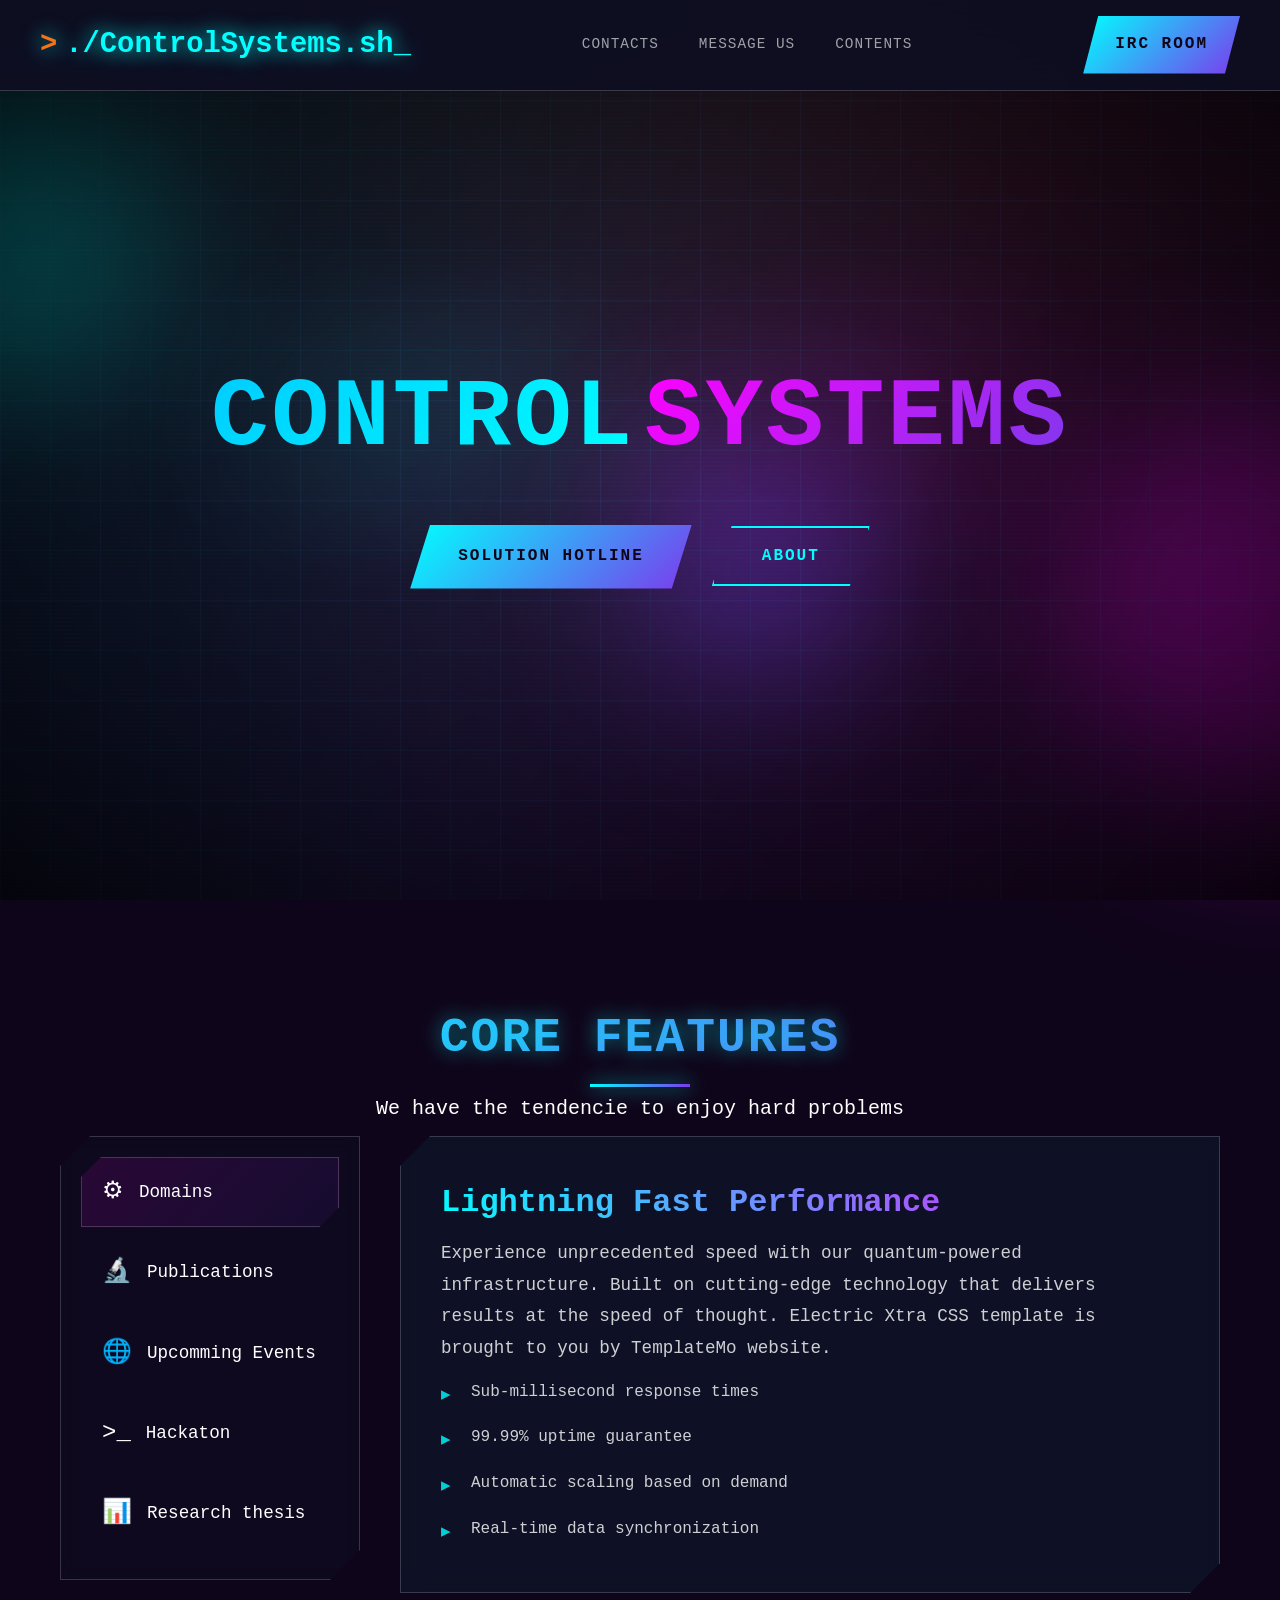
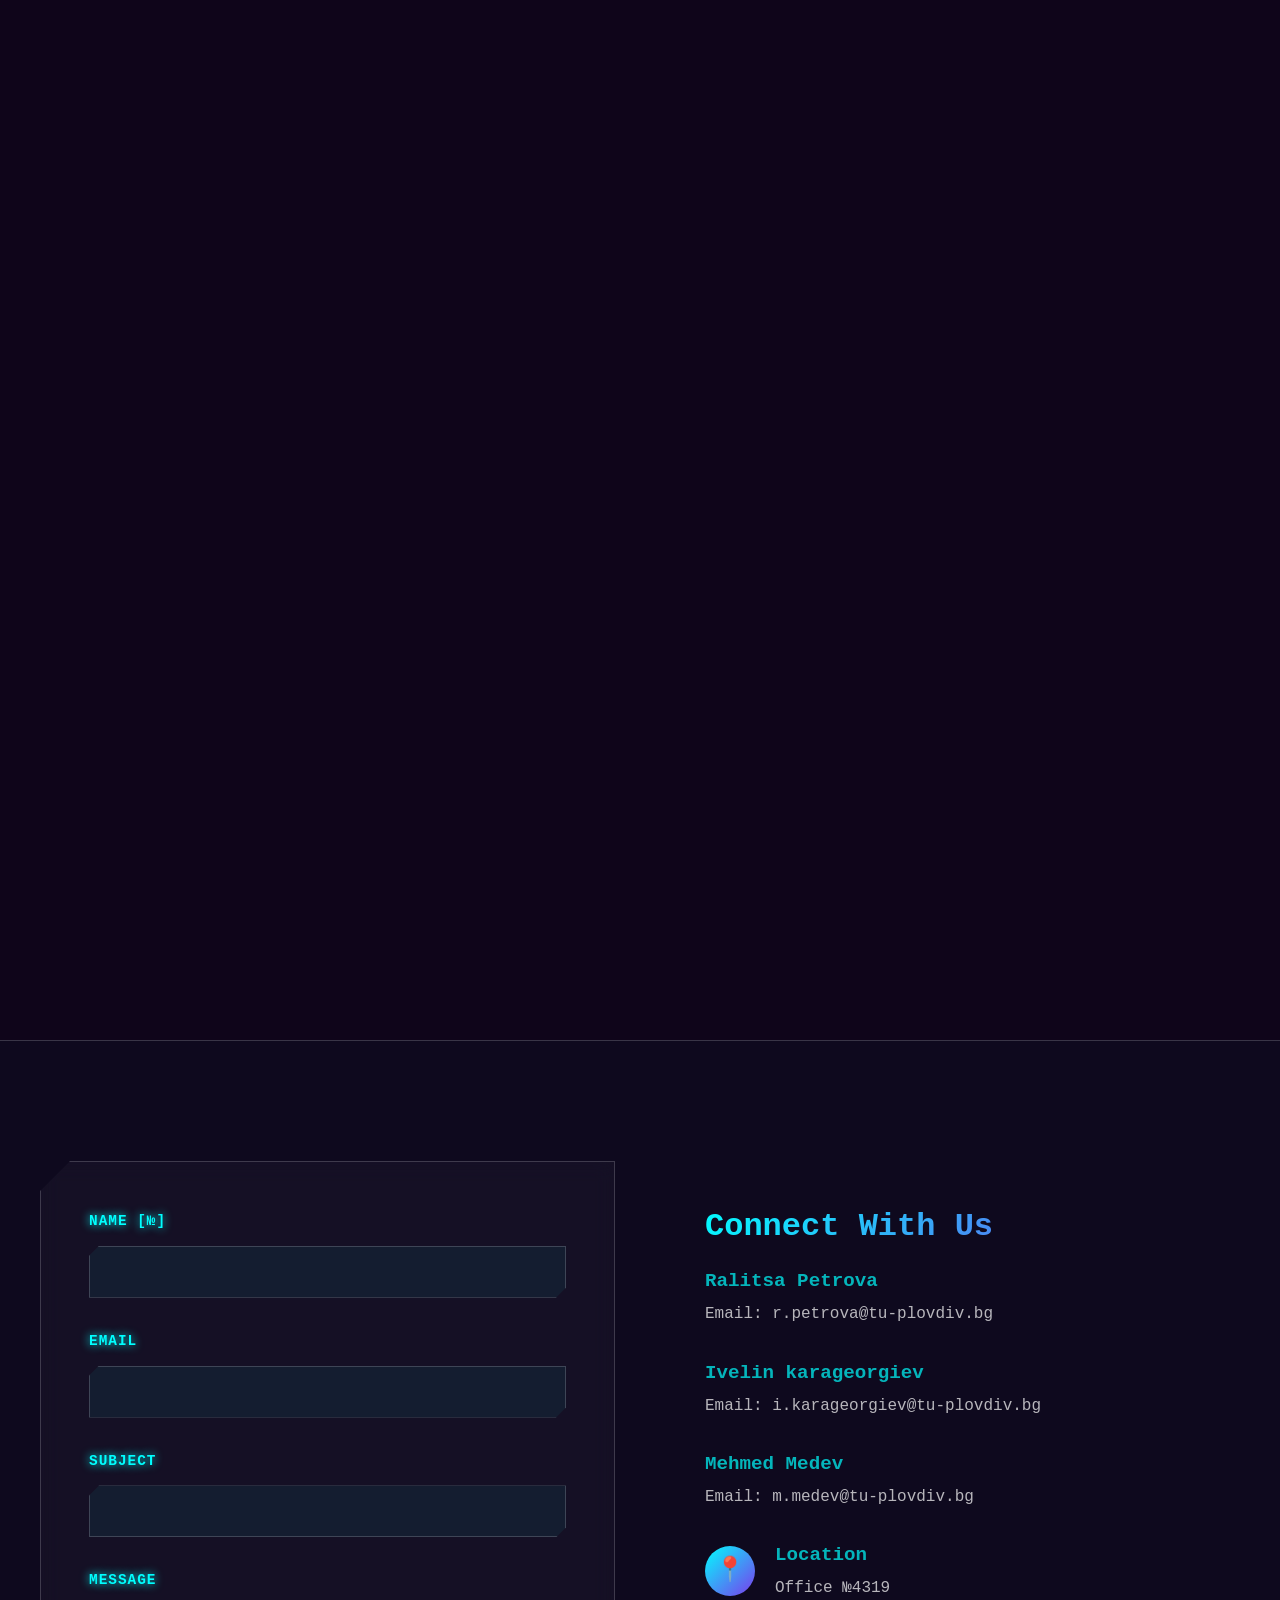
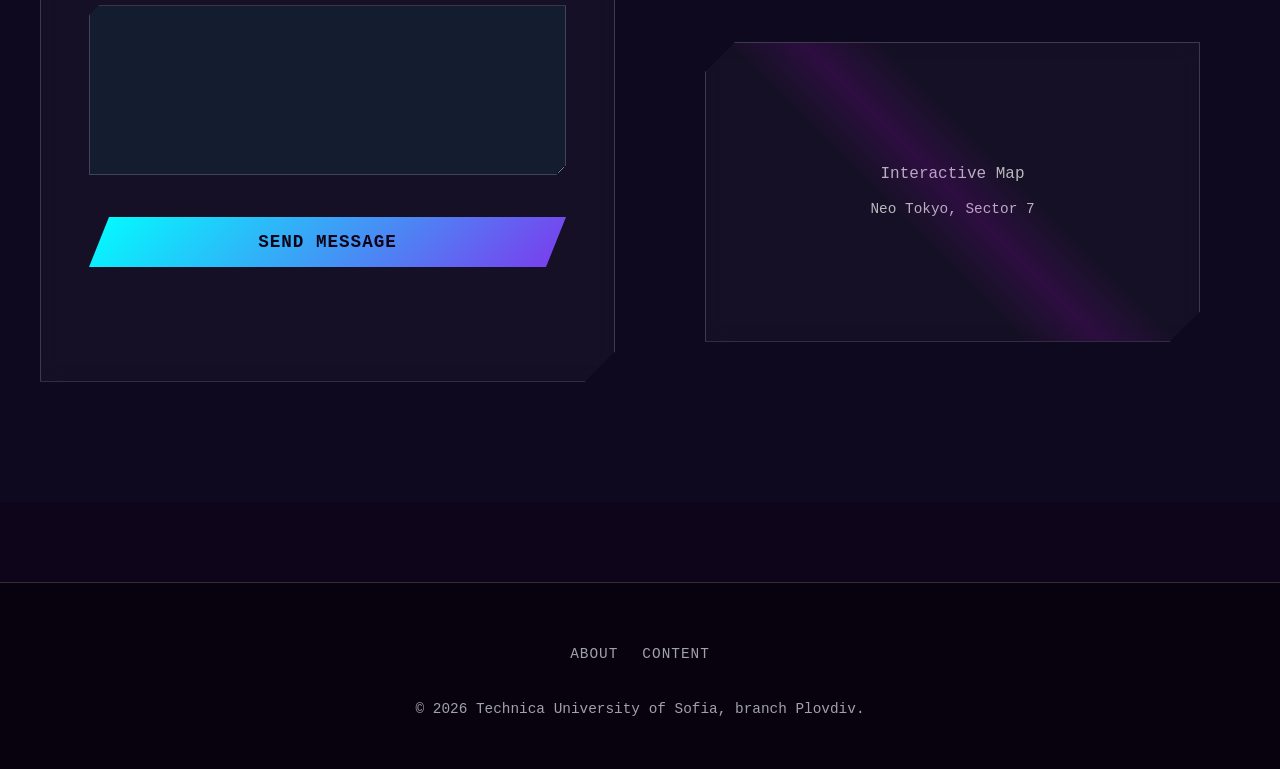
==== index.html @ b4b18147 "Add files via upload Signed-off-by: Molderon <Molderon@proton.me>" ====
<!DOCTYPE html>
<html lang="en">
<head>
    <meta charset="UTF-8">
    <meta name="viewport" content="width=device-width, initial-scale=1.0">
    <title>Control Systems - Technical University of Sofia, branch Plovdiv</title>
    <link href="ControlSystems.css" rel="stylesheet">

</head>
<body id="top">
    <!-- Enhanced Background Elements -->
    <div class="cyber-bg">
        <div class="cyber-gradient"></div>
        <div class="matrix-rain" id="matrixRain"></div>
    </div>
    
    <div class="particles" id="particlesContainer"></div>
    
    <div class="data-streams" id="dataStreams"></div>
    
    <div class="orb orb1"></div>
    <div class="orb orb2"></div>
    <div class="orb orb3"></div>
    
    <div class="grid-overlay">
        <div class="grid-lines"></div>
        <div class="grid-glow"></div>
    </div>
    
    <div class="scanlines"></div>
    <div class="noise-overlay"></div>
    
    <!-- Navigation -->
    <nav>
        <div class="nav-container">
            <a href="#top" class="logo">./ControlSystems.sh</a>
            <ul class="nav-links">
                <li><a href="#pricing">Contacts</a></li>
                <li><a href="#contact">Message us</a></li>
                <li><a href="#features">Contents</a></li>
            </ul>
            <div class="nav-bottom">
                 <div class="has-tooltip" data-tooltip="ACCESS DENIED: Coming Soon">
                    <a href="#" class="cyber-button">
                        <span class="btn-content">IRC Room</span>
                        <span class="btn-glitch"></span>
                    </a>
                </div>
            </div>
            <button class="mobile-menu-button" id="mobileMenuBtn">
                <div class="hamburger">
                    <span></span>
                    <span></span>
                    <span></span>
                </div>
            </button>
        </div>
    </nav>

    <!-- Mobile Menu -->
    <div class="mobile-menu-overlay" id="mobileMenuOverlay"></div>
    <div class="mobile-menu" id="mobileMenu">
        <div class="mobile-menu-header">
            <a href="#top" class="mobile-menu-logo">./ControlSystems.sh</a>
            <button class="mobile-menu-close" id="mobileMenuClose">✕</button>
        </div>
        <div class="mobile-menu-cta">
            <a href="#" class="cyber-button">IRC ROOM</a>
        </div>
        <nav class="mobile-menu-nav">
            <ul>
                <li><a href="#features">Contacts</a></li>
                <li><a href="#pricing">Staff Contacts</a></li>
                <li><a href="#contact">Say Hi :)</a></li>
            </ul>
        </nav>
    </div>

    <!-- Hero Section -->
    <section class="hero">
        <div class="hero-container">
            <h1 class="hero-title">
                <span class="hero-nexus">Control</span><span class="hero-flow">Systems</span>
            </h1>
            <p class="hero-subtitle"></p>
                <div class="hero-buttons">
                    <a href="#" class="btn-primary">Solution Hotline</a>
                    
                    <div class="has-tooltip" data-tooltip="ACCESSING CORE DIRECTORY: ABOUT.LOG">
                        <a href="#" class="btn-secondary">About</a>
                    </div>
                </div>
        </div>
    </section>

    <!-- Features Section with Tabs -->
    <section class="features" id="features">
        <h2 class="section-title">Core Features</h2>
        <p class="section-subtitleе">We have the tendencie to enjoy hard problems</p>
        <div class="features-container">
            <div class="feature-tabs">
                <div class="tab-item active" data-tab="performance">
                    <span class="tab-icon">⚙</span>
                    <span>Domains</span>
                </div>
                <div class="tab-item" data-tab="security">
                    <span class="tab-icon">🔬</span>
                    <span>Publications</span>
                </div>
                <div class="tab-item" data-tab="network">
                    <span class="tab-icon">🌐</span>
                    <span>Upcomming Events</span>
                </div>
                <div class="tab-item" data-tab="analytics">
                    <span class="tab-icon">>_</span>
                    <span>Hackaton</span>
                </div>
                <div class="tab-item" data-tab="integration">
                    <span class="tab-icon">📊</span>
                    <span>Research thesis</span>
                </div>
            </div>
            <div class="feature-content">
                <div class="content-panel active" id="performance">
                    <h3>Lightning Fast Performance</h3>
                    <p>Experience unprecedented speed with our quantum-powered infrastructure. Built on cutting-edge technology that delivers results at the speed of thought. Electric Xtra CSS template is brought to you by TemplateMo website.</p>
                    <ul class="feature-list">
                        <li>Sub-millisecond response times</li>
                        <li>99.99% uptime guarantee</li>
                        <li>Automatic scaling based on demand</li>
                        <li>Real-time data synchronization</li>
                    </ul>
                </div>
                <div class="content-panel" id="security">
                    <h3>Military-Grade Security</h3>
                    <p>Your data is protected by the most advanced encryption protocols available. Multi-layered security ensures complete protection against cyber threats. You may tell your friends about TemplateMo free css website and how easy it is.</p>
                    <ul class="feature-list">
                        <li>256-bit AES encryption</li>
                        <li>Biometric authentication</li>
                        <li>Zero-knowledge architecture</li>
                        <li>Real-time threat detection</li>
                        <li>Automated security updates</li>
                    </ul>
                </div>
                <div class="content-panel" id="network">
                    <h3>Global Neural Network</h3>
                    <p>Connect to our worldwide infrastructure that spans across continents. Seamless integration with existing systems and future-proof architecture.</p>
                    <ul class="feature-list">
                        <li>200+ global data centers</li>
                        <li>Intelligent routing algorithms</li>
                        <li>Cross-platform compatibility</li>
                        <li>5G and satellite connectivity</li>
                        <li>Decentralized architecture</li>
                    </ul>
                </div>
                <div class="content-panel" id="analytics">
                    <h3>Advanced Analytics</h3>
                    <p>Harness the power of AI-driven insights to make data-driven decisions. Real-time analytics and predictive modeling at your fingertips.</p>
                    <ul class="feature-list">
                        <li>Machine learning algorithms</li>
                        <li>Predictive analytics</li>
                        <li>Custom dashboard creation</li>
                        <li>Real-time data visualization</li>
                        <li>Automated reporting</li>
                    </ul>
                </div>
                <div class="content-panel" id="integration">
                    <h3>Seamless Integration</h3>
                    <p>Connect with thousands of apps and services through our universal API. Built to work with your existing tools and workflows.</p>
                    <ul class="feature-list">
                        <li>RESTful API architecture</li>
                        <li>WebSocket support</li>
                        <li>SDK for major platforms</li>
                        <li>One-click integrations</li>
                        <li>Custom webhook support</li>
                    </ul>
                </div>
            </div>
        </div>
    </section>
       
    <!-- Features Section
    <section class="features fade-up" id="features">
        <div class="features-container2">
            <div class="section-header">
                <h2 class="section-title">Core Systems</h2>
                <p class="section-subtitle">Domains of Knowladge</p>
            </div>
            
            <div class="features-grid2">
                <div class="feature-card">
                    <div class="feature-icon">⚡</div>
                    <h3>Digital Twins</h3>
                    <p>Laveraging live systems with universal approximators</p>
                </div>
                
                <div class="feature-card">
                    <div class="feature-icon">🔮</div>
                    <h3>Machine Learning</h3>
                    <p>When State machines don't do the job.</p>
                </div>
                
                <div class="feature-card">
                    <div class="feature-icon">🌐</div>
                    <h3>Robotics</h3>
                    <p>Bullet 4.</p>
                </div>
                
                <div class="feature-card">
                    <div class="feature-icon">🛡️</div>
                    <h3>Computer Science</h3>
                    <p>From bytes to clouds</p>
                </div>
                
                <div class="feature-card">
                    <div class="feature-icon">🚀</div>
                    <h3>Data Science</h3>
                    <p>Research and Development</p>
                </div>
                
                <div class="feature-card">
                    <div class="feature-icon">🎯</div>
                    <h3>Embedded Systems</h3>
                    <p></p>
                </div>
            </div>
        </div>
    </section> -->
 
    <!-- Pricing Section -->
    <section class="pricing fade-up" id="pricing">
        <div class="pricing-container">
            <div class="section-header">
                <h2 class="section-title">Working hours</h2>
                <!-- <p class="section-subtitle">We have the tendencie to enjoy hard problems</p> -->
            </div>
            
            <div class="pricing-grid">
                <div class="pricing-card">
                    <div class="plan-name">Ralitsa Petrova</div>
                    <div class="Enterity Name">Engineer, Ph.D</div>
                    <div class="plan-period">Researcher</div>
                    <ul class="plan-features">
                        <li>Working Days: Monday - Friday</li>
                        <li>Working Hours: 10:00 - 14:00</li>
                        <li>I'm gonna be back at: ??:??</li>
                        <li>Vacation:</li>                    
                    </ul>
                    <!-- <a href="#" class="btn-secondary">Contact</a> -->
                </div>
                
                <div class="pricing-card">
                    <div class="plan-name">Ivelin Karageorgiev</div>
                    <div class="Enterity Name">Engineer, Ph.D</div>
                    <div class="plan-period">Researcher</div>
                    <ul class="plan-features">
                        <li>Working Days: Monday - Friday</li>
                        <li>Working Hours: 10:00 - 14:00</li>
                        <li>I'm gonna be back at: ??:??</li>
                        <li>Vacation:</li>                    
                    </ul>
                    <!-- <a href="#" class="btn-secondary">Contact</a> -->
                </div>
                
                <div class="pricing-card">
                    <div class="plan-name">Mehmed Medev</div>
                    <div class="Enterity Name">Engineer, Ph.D</div>
                    <div class="plan-period">Assistant</div>
                    <ul class="plan-features">
                        <li>Working Days: Monday - Friday</li>
                        <li>Working Hours: ??:?? - ??:??</li>
                        <li>I'm gonna be back at: ??:??</li>
                        <li>Vacation:</li>                    
                    </ul>
                    <!-- <a href="#" class="btn-secondary">Contact</a> -->
                </div>
            </div>
        </div>
    </section>

    <!-- Contact Section -->
    <section class="contact" id="contact">
        <!-- <h2 class="section-title">Get In Touch</h2> -->
        <div class="contact-container">
            <div class="contact-form">
                <form id="contactForm">
                    <div class="form-group">
                        <label for="name">Name [№]</label>
                        <input type="text" id="name" name="name" required>
                    </div>
                    <div class="form-group">
                        <label for="email">Email</label>
                        <input type="email" id="email" name="email" required>
                    </div>
                    <div class="form-group">
                        <label for="subject">Subject</label>
                        <input type="text" id="subject" name="subject" required>
                    </div>
                    <div class="form-group">
                        <label for="message">Message</label>
                        <textarea id="message" name="message" required></textarea>
                    </div>
                    <button type="submit" class="submit-btn">Send Message</button>
                </form>
            </div>
            <div class="contact-info">
                <h3>Connect With Us</h3>
                <div class="info-item">
                    <!-- <div class="info-icon">📧</div> -->
                    <div class="info-details">
                        <h4>Ralitsa Petrova</h4>
                        <p>Email: r.petrova@tu-plovdiv.bg</p>
                    </div>
                </div>
                <div class="info-item">
                    <!-- <div class="info-icon">📱</div> -->
                    <div class="info-details">
                        <h4>Ivelin karageorgiev</h4>
                        <p>Email: i.karageorgiev@tu-plovdiv.bg</p>
                    </div>
                </div>
                <div class="info-item">
                    <!-- <div class="info-icon">📱</div> -->
                    <div class="info-details">
                        <h4>Mehmed Medev</h4>
                        <p>Email: m.medev@tu-plovdiv.bg</p>
                    </div>
                </div>
                <div class="info-item">
                    <div class="info-icon">📍</div>
                    <div class="info-details">
                        <h4>Location</h4>
                        <p>Office №4319</p>
                    </div>
                </div>
                <div class="map-container">
                    <div class="map-placeholder">
                        <p>Interactive Map</p>
                        <p style="font-size: 0.9rem; margin-top: 10px;">Neo Tokyo, Sector 7</p>
                    </div>
                    <div class="map-overlay"></div>
                </div>
            </div>
        </div>
    </section>

    <!-- Footer -->
    <footer class="footer">
        <div class="footer-content">
            <div class="footer-links">
                <a href="#top">About</a>
                <a href="#features">content</a>
            </div>
            <div class="footer-bottom">
                <p>&copy; 2026 Technica University of Sofia, branch Plovdiv.</p>
            </div>
        </div>
    </footer>

    <script src="ControlSystems.js"></script>
</body>
</html>
---- ControlSystems.css ----
@charset "utf-8";
/* CSS Document */

 * {
            margin: 0;
            padding: 0;
            box-sizing: border-box;
        }

        :root {
            --primary-grey: #e5e7eb;
            --primary-orange: #f97316;
            --primary-purple: #7c3aed;
            --secondary-amber: #fbbf24;
            --dark-bg: #1a0b2e;
            --darker-bg: #0f051a;
            --card-bg: rgba(229, 231, 235, 0.03);
            --border-color: rgba(229, 231, 235, 0.2);
            --text-primary: #ffffff;
            --text-secondary: #a1a1aa;
            --primary-cyan: #00ffff;
            --primary-pink: #ff00ff;
        }

        body {
            font-family: 'JetBrains Mono', 'Fira Code', monospace;
            background: var(--darker-bg);
            color: var(--text-primary);
            line-height: 1.6;
            overflow-x: hidden;
        }

        /* Enhanced Cyberpunk Background */
        .cyber-bg {
            position: fixed;
            top: 0;
            left: 0;
            width: 100%;
            height: 100%;
            background: var(--darker-bg);
            overflow: hidden;
            z-index: -5;
        }

        /* Animated gradient background */
        .cyber-gradient {
            position: absolute;
            top: -50%;
            left: -50%;
            width: 200%;
            height: 200%;
            background: 
                radial-gradient(circle at 20% 30%, rgba(0, 255, 255, 0.15) 0%, transparent 50%),
                radial-gradient(circle at 80% 70%, rgba(255, 0, 255, 0.15) 0%, transparent 50%),
                radial-gradient(circle at 40% 80%, rgba(124, 58, 237, 0.15) 0%, transparent 50%),
                radial-gradient(circle at 60% 20%, rgba(249, 115, 22, 0.15) 0%, transparent 50%);
            animation: gradientRotate 30s linear infinite;
            filter: blur(40px);
        }

        @keyframes gradientRotate {
            0% { transform: rotate(0deg) scale(1); }
            50% { transform: rotate(180deg) scale(1.2); }
            100% { transform: rotate(360deg) scale(1); }
        }

        /* Matrix rain effect */
        .matrix-rain {
            position: absolute;
            top: 0;
            left: 0;
            width: 100%;
            height: 100%;
            overflow: hidden;
            opacity: 0.15;
        }

        .matrix-column {
            position: absolute;
            top: -100vh;
            font-family: 'Courier New', monospace;
            font-size: 14px;
            color: var(--primary-cyan);
            text-shadow: 0 0 5px var(--primary-cyan);
            animation: matrixFall linear infinite;
            writing-mode: vertical-rl;
            text-orientation: upright;
            background: linear-gradient(to bottom, transparent 0%, var(--primary-cyan) 50%, transparent 100%);
            -webkit-background-clip: text;
            background-clip: text;
            -webkit-text-fill-color: transparent;
        }

        .matrix-column:nth-child(3n) {
            color: var(--primary-pink);
            text-shadow: 0 0 5px var(--primary-pink);
            background: linear-gradient(to bottom, transparent 0%, var(--primary-pink) 50%, transparent 100%);
        }

        .matrix-column:nth-child(5n) {
            color: var(--primary-purple);
            text-shadow: 0 0 5px var(--primary-purple);
            background: linear-gradient(to bottom, transparent 0%, var(--primary-purple) 50%, transparent 100%);
        }

        @keyframes matrixFall {
            0% { transform: translateY(0); }
            100% { transform: translateY(200vh); }
        }

        /* Animated grid overlay */
        .grid-overlay {
            position: fixed;
            top: 0;
            left: 0;
            width: 100%;
            height: 100%;
            z-index: -2;
        }

        .grid-lines {
            position: absolute;
            top: 0;
            left: 0;
            width: 100%;
            height: 100%;
            background-image: 
                linear-gradient(rgba(0, 255, 255, 0.05) 1px, transparent 1px),
                linear-gradient(90deg, rgba(0, 255, 255, 0.05) 1px, transparent 1px);
            background-size: 50px 50px;
            animation: gridMove 20s linear infinite;
        }

        .grid-glow {
            position: absolute;
            top: 0;
            left: 0;
            width: 100%;
            height: 100%;
            background-image: 
                linear-gradient(rgba(255, 0, 255, 0.03) 2px, transparent 2px),
                linear-gradient(90deg, rgba(255, 0, 255, 0.03) 2px, transparent 2px);
            background-size: 100px 100px;
            animation: gridMove 30s linear infinite reverse;
        }

        @keyframes gridMove {
            0% { transform: translate(0, 0); }
            100% { transform: translate(50px, 50px); }
        }

        /* Floating particles */
        .particles {
            position: fixed;
            top: 0;
            left: 0;
            width: 100%;
            height: 100%;
            overflow: hidden;
            z-index: -3;
        }

        .particle {
            position: absolute;
            width: 4px;
            height: 4px;
            background: var(--primary-cyan);
            border-radius: 50%;
            box-shadow: 0 0 10px var(--primary-cyan);
            animation: float 20s infinite;
            opacity: 0;
            transition: transform 0.3s ease, box-shadow 0.3s ease;
        }

        .particle:nth-child(odd) {
            background: var(--primary-pink);
            box-shadow: 0 0 10px var(--primary-pink);
            animation-duration: 25s;
        }

        @keyframes float {
            0% {
                transform: translateY(100vh) translateX(0);
                opacity: 0;
            }
            10% {
                opacity: 1;
            }
            90% {
                opacity: 1;
            }
            100% {
                transform: translateY(-100vh) translateX(100px);
                opacity: 0;
            }
        }

        /* Glowing orbs */
        .orb {
            position: fixed;
            border-radius: 50%;
            filter: blur(80px);
            opacity: 0.5;
            animation: orbFloat 20s ease-in-out infinite;
            pointer-events: none;
            z-index: -4;
        }

        .orb1 {
            width: 300px;
            height: 300px;
            background: var(--primary-cyan);
            top: 10%;
            left: -150px;
            animation-delay: 0s;
        }

        .orb2 {
            width: 400px;
            height: 400px;
            background: var(--primary-pink);
            bottom: 10%;
            right: -200px;
            animation-delay: 5s;
        }

        .orb3 {
            width: 250px;
            height: 250px;
            background: var(--primary-purple);
            top: 50%;
            left: 50%;
            animation-delay: 10s;
        }

        @keyframes orbFloat {
            0%, 100% {
                transform: translate(0, 0) scale(1);
            }
            33% {
                transform: translate(100px, -50px) scale(1.1);
            }
            66% {
                transform: translate(-50px, 100px) scale(0.9);
            }
        }

        /* Scanlines effect */
        .scanlines {
            position: fixed;
            top: 0;
            left: 0;
            width: 100%;
            height: 100%;
            pointer-events: none;
            z-index: -1;
        }

        .scanlines::before {
            content: '';
            position: absolute;
            top: 0;
            left: 0;
            width: 100%;
            height: 100%;
            background: linear-gradient(
                transparent 0%,
                rgba(0, 255, 255, 0.03) 50%,
                transparent 100%
            );
            background-size: 100% 4px;
            animation: scanline 8s linear infinite;
        }

        .scanlines::after {
            content: '';
            position: absolute;
            top: 0;
            left: 0;
            width: 100%;
            height: 100%;
            background: radial-gradient(ellipse at center, transparent 0%, rgba(0, 0, 0, 0.8) 100%);
            pointer-events: none;
        }

        /* Noise texture overlay */
        .noise-overlay {
            position: fixed;
            top: 0;
            left: 0;
            width: 100%;
            height: 100%;
            opacity: 0.03;
            z-index: -1;
            pointer-events: none;
            background-image: 
                repeating-linear-gradient(45deg, transparent, transparent 2px, rgba(255, 255, 255, 0.03) 2px, rgba(255, 255, 255, 0.03) 4px),
                repeating-linear-gradient(-45deg, transparent, transparent 2px, rgba(0, 255, 255, 0.02) 2px, rgba(0, 255, 255, 0.02) 4px);
        }

        @keyframes scanline {
            0% { transform: translateY(-100%); }
            100% { transform: translateY(100%); }
        }

        /* Navigation */
        nav {
            position: fixed;
            top: 0;
            width: 100%;
            padding: 1rem 2rem;
            background: rgba(15, 15, 35, 0.9);
            backdrop-filter: blur(20px);
            border-bottom: 1px solid var(--border-color);
            z-index: 10000;
            transition: all 0.3s ease;
        }

        .nav-container {
            max-width: 1200px;
            margin: 0 auto;
            display: flex;
            justify-content: space-between;
            align-items: center;
        }

        /* Mobile Menu Button */
        .mobile-menu-button {
            display: none;
            background: none;
            border: none;
            color: var(--primary-cyan);
            font-size: 1.5rem;
            cursor: pointer;
            position: relative;
            width: 30px;
            height: 30px;
            transition: all 0.3s ease;
        }

        .mobile-menu-button:hover {
            color: var(--primary-orange);
            transform: scale(1.1);
        }

        .hamburger {
            position: relative;
            width: 25px;
            height: 20px;
            margin: auto;
        }

        .hamburger span {
            display: block;
            position: absolute;
            height: 2px;
            width: 100%;
            background: var(--primary-cyan);
            border-radius: 1px;
            opacity: 1;
            left: 0;
            transform: rotate(0deg);
            transition: all 0.25s ease-in-out;
            box-shadow: 0 0 5px var(--primary-cyan);
            transform-origin: center;
        }

        .hamburger span:nth-child(1) {
            top: 0px;
        }

        .hamburger span:nth-child(2) {
            top: 9px;
        }

        .hamburger span:nth-child(3) {
            top: 18px;
        }

        .mobile-menu-button.active .hamburger span:nth-child(1) {
            top: 9px;
            transform: rotate(135deg);
            background: var(--primary-orange);
        }

        .mobile-menu-button.active .hamburger span:nth-child(2) {
            opacity: 0;
            left: -25px;
        }

        .mobile-menu-button.active .hamburger span:nth-child(3) {
            top: 9px;
            transform: rotate(-135deg);
            background: var(--primary-orange);
        }

        /* Mobile Menu */
        .mobile-menu {
            position: fixed;
            top: 78px;
            right: -100%;
            width: 80%;
            max-width: 350px;
            height: calc(100vh - 78px);
            background: var(--darker-bg);
            backdrop-filter: blur(20px);
            border-left: 2px solid var(--border-color);
            z-index: 9999;
            transition: right 0.4s cubic-bezier(0.23, 1, 0.32, 1);
            overflow-y: auto;
            box-shadow: -10px 0 30px rgba(0, 0, 0, 0.5);
            display: flex;
            flex-direction: column;
        }

        .mobile-menu.active {
            right: 0;
        }

        .mobile-menu-overlay {
            position: fixed;
            top: 0;
            left: 0;
            width: 100%;
            height: 100vh;
            background: rgba(0, 0, 0, 0.7);
            z-index: 9998;
            opacity: 0;
            visibility: hidden;
            transition: all 0.3s ease;
        }

        .mobile-menu-overlay.active {
            opacity: 1;
            visibility: visible;
        }

        .mobile-menu-header {
            padding: 2rem;
            border-bottom: 1px solid var(--border-color);
            display: flex;
            justify-content: space-between;
            align-items: center;
            flex-shrink: 0;
        }

        .mobile-menu-logo {
            font-size: 1.5rem;
            font-weight: 700;
            color: var(--primary-cyan);
            text-shadow: 0 0 15px var(--primary-cyan);
            text-decoration: none;
            display: inline-block;
            transition: all 0.3s ease;
        }

        .mobile-menu-logo::before {
            content: '>';
            margin-right: 0.5rem;
            color: var(--primary-orange);
            transition: all 0.3s ease;
        }

        .mobile-menu-logo::after {
            content: '_';
            animation: blink 1s infinite;
            color: var(--primary-cyan);
        }

        .mobile-menu-logo:hover {
            text-shadow: 0 0 25px var(--primary-cyan);
            transform: scale(1.05);
        }

        .mobile-menu-logo:hover::before {
            margin-right: 0.8rem;
            text-shadow: 0 0 10px var(--primary-orange);
        }

        .mobile-menu-close {
            background: none;
            border: none;
            color: var(--primary-cyan);
            font-size: 1.5rem;
            cursor: pointer;
            width: 30px;
            height: 30px;
            display: flex;
            align-items: center;
            justify-content: center;
            transition: all 0.3s ease;
        }

        .mobile-menu-close:hover {
            color: var(--primary-orange);
            transform: rotate(90deg);
        }

        .mobile-menu-nav {
            padding: 0;
            flex-grow: 1;
        }

        .mobile-menu-nav ul {
            list-style: none;
            padding: 0;
            margin: 0;
        }

        .mobile-menu-nav li {
            margin: 0;
        }

        .mobile-menu-nav a {
            display: block;
            padding: 1.5rem 2rem;
            color: var(--text-secondary);
            text-decoration: none;
            font-weight: 600;
            text-transform: uppercase;
            letter-spacing: 1px;
            font-size: 1.1rem;
            transition: all 0.3s ease;
            position: relative;
            border-bottom: 1px solid rgba(229, 231, 235, 0.1);
        }

        .mobile-menu-nav a:hover {
            color: var(--primary-cyan);
            background: rgba(0, 255, 255, 0.05);
            padding-left: 3rem;
            text-shadow: 0 0 10px var(--primary-cyan);
        }

        .mobile-menu-nav a::before {
            content: '>';
            position: absolute;
            left: 2rem;
            opacity: 0;
            transform: translateX(-10px);
            transition: all 0.3s ease;
            color: var(--primary-orange);
        }

        .mobile-menu-nav a:hover::before {
            opacity: 1;
            transform: translateX(0);
        }

        .mobile-menu-nav li:last-child a {
            border-bottom: none;
        }

        .mobile-menu-cta {
            padding: 2rem;
            flex-shrink: 0;
            border-bottom: 1px solid var(--border-color);
        }

        .cyber-button {
            display: inline-block;
            background: linear-gradient(135deg, var(--primary-cyan), var(--primary-purple));
            color: var(--darker-bg);
            padding: 1rem 2rem;
            text-decoration: none;
            font-weight: 700;
            text-transform: uppercase;
            letter-spacing: 2px;
            transition: all 0.3s ease;
            clip-path: polygon(15px 0%, 100% 0%, calc(100% - 15px) 100%, 0% 100%);
            box-shadow: 0 0 20px rgba(0, 255, 255, 0.3);
            width: 100%;
            text-align: center;
        }

        .cyber-button:hover {
            transform: translateY(-2px);
            box-shadow: 0 0 30px rgba(0, 255, 255, 0.5);
        }

        /* Animation keyframes for mobile menu */
        @keyframes slideInLeft {
            from {
                opacity: 0;
                transform: translateX(20px);
            }
            to {
                opacity: 1;
                transform: translateX(0);
            }
        }

        @keyframes slideInUp {
            from {
                opacity: 0;
                transform: translateY(20px);
            }
            to {
                opacity: 1;
                transform: translateY(0);
            }
        }

        /* Desktop Navigation Layout */
        @media (min-width: 769px) {
            .mobile-menu-button {
                display: none !important;
            }
            
            .nav-container {
                flex-direction: row;
                align-items: center;
                gap: 0;
            }
            
            .nav-top {
                flex: 0 0 auto;
            }
            
            .nav-links {
                flex: 1;
                display: flex;
                flex-direction: row;
                justify-content: center;
                margin: 0 2rem;
                max-width: none;
            }
            
            .nav-links a {
                padding: 0;
                border-bottom: none;
                font-size: 0.9rem;
            }
            
            .nav-links a:hover {
                background: none;
                transform: none;
                padding-left: 0;
            }
            
            .nav-links a::before {
                display: none;
            }
            
            .nav-bottom {
                flex: 0 0 auto;
            }
            
            .cyber-button {
                width: auto;
                max-width: none;
            }
        }

        .logo {
            font-size: 1.8rem;
            font-weight: 700;
            color: var(--primary-cyan);
            text-shadow: 0 0 20px var(--primary-cyan);
            position: relative;
            cursor: pointer;
            text-decoration: none;
            display: inline-block;
            transition: all 0.3s ease;
        }

        .logo:hover {
            text-shadow: 0 0 30px var(--primary-cyan);
            transform: scale(1.05);
        }

        .logo::before {
            content: '>';
            margin-right: 0.5rem;
            color: var(--primary-orange);
            transition: all 0.3s ease;
        }

        .logo:hover::before {
            margin-right: 0.8rem;
            text-shadow: 0 0 10px var(--primary-orange);
        }

        .logo::after {
            content: '_';
            animation: blink 1s infinite;
            color: var(--primary-cyan);
        }

        @keyframes blink {
            0%, 50% { opacity: 1; }
            51%, 100% { opacity: 0; }
        }

        .nav-links {
            display: flex;
            list-style: none;
            gap: 2.5rem;
        }

        .nav-links a {
            color: var(--text-secondary);
            text-decoration: none;
            font-weight: 500;
            transition: all 0.3s ease;
            position: relative;
            text-transform: uppercase;
            font-size: 0.9rem;

            letter-spacing: 1px;
        }

        .nav-links a:hover {
            color: var(--primary-cyan);
            text-shadow: 0 0 10px var(--primary-cyan);
        }

        .nav-links a::before {
            content: '';
            position: absolute;
            bottom: -5px;
            left: 0;
            width: 0;
            height: 2px;
            background: linear-gradient(90deg, var(--primary-cyan), var(--primary-purple));
            transition: width 0.3s ease;
            box-shadow: 0 0 10px var(--primary-cyan);
        }

        .nav-links a:hover::before {
            width: 100%;
        }

        /* Hero Section */
        .hero {
            padding: 150px 2rem 100px;
            text-align: center;
            position: relative;
            min-height: 100vh;
            display: flex;
            align-items: center;
        }

        .hero-container {
            max-width: 1200px;
            margin: 0 auto;
            width: 100%;
        }

        .hero-title {
            font-size: clamp(3rem, 8vw, 6rem);
            font-weight: 900;
            margin-bottom: 2rem;
            text-transform: uppercase;
            letter-spacing: 3px;
            position: relative;
            cursor: pointer;
            line-height: 1.2;
        }

        .hero-nexus {
            background: linear-gradient(135deg, var(--primary-cyan), #00ccff);
            background: -webkit-linear-gradient(135deg, var(--primary-cyan), #00ccff);
            -webkit-background-clip: text;
            background-clip: text;
            -webkit-text-fill-color: transparent;
            display: inline-block;
            transition: all 0.3s ease;
            animation: cyanPulse 3s ease-in-out infinite;
            position: relative;
        }

        .hero-flow {
            background: linear-gradient(135deg, var(--primary-purple), var(--primary-pink));
            background: -webkit-linear-gradient(135deg, var(--primary-purple), var(--primary-pink));
            -webkit-background-clip: text;
            background-clip: text;
            -webkit-text-fill-color: transparent;
            margin-left: 0.1em;
            display: inline-block;
            transition: all 0.3s ease;
            animation: purplePulse 3s ease-in-out infinite;
            animation-delay: 1.5s;
            position: relative;
        }

        @keyframes cyanPulse {
            0%, 100% { 
                filter: brightness(1) drop-shadow(0 0 15px rgba(0, 255, 255, 0.6));
                transform: translateY(0) scale(1);
            }
            50% { 
                filter: brightness(1.1) drop-shadow(0 0 25px rgba(0, 255, 255, 0.8));
                transform: translateY(-2px) scale(1.01);
            }
        }

        @keyframes purplePulse {
            0%, 100% { 
                filter: brightness(1) drop-shadow(0 0 15px rgba(255, 0, 255, 0.6));
                transform: translateY(0) scale(1);
            }
            50% { 
                filter: brightness(1.1) drop-shadow(0 0 25px rgba(255, 0, 255, 0.8));
                transform: translateY(-2px) scale(1.01);
            }
        }

        /* Clean hover effect */
        .hero-title:hover .hero-nexus {
            transform: translateX(-3px) scale(1.02);
            filter: brightness(1.2) drop-shadow(0 0 30px rgba(0, 255, 255, 0.9));
        }

        .hero-title:hover .hero-flow {
            transform: translateX(3px) scale(1.02);
            filter: brightness(1.2) drop-shadow(0 0 30px rgba(255, 0, 255, 0.9));
        }

        /* Subtle background glow for each word */
        .hero-nexus::before {
            content: '';
            position: absolute;
            top: 50%;
            left: 50%;
            transform: translate(-50%, -50%);
            width: 200%;
            height: 200%;
            background: radial-gradient(circle, rgba(0, 255, 255, 0.08) 0%, transparent 60%);
            filter: blur(50px);
            z-index: -1;
            animation: glowPulse 4s ease-in-out infinite;
            pointer-events: none;
        }

        .hero-flow::before {
            content: '';
            position: absolute;
            top: 50%;
            left: 50%;
            transform: translate(-50%, -50%);
            width: 200%;
            height: 200%;
            background: radial-gradient(circle, rgba(255, 0, 255, 0.08) 0%, transparent 60%);
            filter: blur(50px);
            z-index: -1;
            animation: glowPulse 4s ease-in-out infinite;
            animation-delay: 2s;
            pointer-events: none;
        }

        @keyframes glowPulse {
            0%, 100% { opacity: 0.5; transform: translate(-50%, -50%) scale(0.9); }
            50% { opacity: 0.8; transform: translate(-50%, -50%) scale(1); }
        }

        /* Apply animation pause on hover */
        .hero-title:hover .hero-nexus,
        .hero-title:hover .hero-flow {
            animation-play-state: paused;
        }

        /* Border animation */
        .hero-nexus::after,
        .hero-flow::after {
            content: '';
            position: absolute;
            bottom: -10px;
            left: 0;
            width: 0;
            height: 3px;
            transition: width 0.3s ease;
        }

        .hero-nexus::after {
            background: linear-gradient(90deg, var(--primary-cyan), transparent);
        }

        .hero-flow::after {
            background: linear-gradient(90deg, transparent, var(--primary-pink));
            left: auto;
            right: 0;
        }

        .hero-title:hover .hero-nexus::after,
        .hero-title:hover .hero-flow::after {
            width: 100%;
        }

        /* Typing effect for hero text on load */
        @keyframes typeIn {
            0% { 
                opacity: 0;
                transform: translateY(20px);
            }
            100% { 
                opacity: 1;
                transform: translateY(0);
            }
        }

        /* Remove scanner line for cleaner look */

        .hero-subtitle {
            font-size: 1.5rem;
            color: var(--text-secondary);
            margin-bottom: 3rem;
            max-width: 800px;
            margin-left: auto;
            margin-right: auto;
            font-weight: 300;
            opacity: 0.9;
            background: linear-gradient(135deg, var(--text-secondary), var(--primary-grey));
            -webkit-background-clip: text;
            background-clip: text;
            -webkit-text-fill-color: transparent;
        }

        .hero-buttons {
            display: flex;
            gap: 2rem;
            justify-content: center;
            flex-wrap: wrap;
        }

        .btn-primary {
            background: linear-gradient(135deg, var(--primary-cyan), var(--primary-purple));
            color: var(--darker-bg);
            padding: 1.2rem 3rem;
            border: none;
            text-decoration: none;
            font-weight: 700;
            text-transform: uppercase;
            letter-spacing: 2px;
            position: relative;
            overflow: hidden;
            transition: all 0.3s ease;
            clip-path: polygon(20px 0%, 100% 0%, calc(100% - 20px) 100%, 0% 100%);
        }

        .btn-primary:hover {
            transform: translateY(-3px);
            box-shadow: 0 15px 40px rgba(0, 255, 255, 0.4);
        }

        .btn-secondary {
            background: transparent;
            color: var(--primary-cyan);
            padding: 1.2rem 3rem;
            border: 2px solid var(--primary-cyan);
            text-decoration: none;
            font-weight: 700;
            text-transform: uppercase;
            letter-spacing: 2px;
            transition: all 0.3s ease;
            position: relative;
            overflow: hidden;
            clip-path: polygon(20px 0%, 100% 0%, calc(100% - 20px) 100%, 0% 100%);
        }

        .btn-secondary:hover {
            background: var(--primary-cyan);
            color: var(--darker-bg);
            box-shadow: 0 0 30px var(--primary-cyan);
        }

        /* Features Section with Tabs */
        .features {
            padding: 100px 20px;
            max-width: 1200px;
            margin: 0 auto;
            position: relative;
        }

        .section-title {
            font-family: inherit;
            font-size: 3rem;
            font-weight: 900;
            text-align: center;
            margin-bottom: 60px;
            background: linear-gradient(135deg, var(--primary-cyan), var(--primary-purple));
            -webkit-background-clip: text;
            -webkit-text-fill-color: transparent;
            text-transform: uppercase;
        }

        .section-subtitleе {
            font-size: 1.25rem;
            color: var(--text-primary);
            max-width: 800px;
            margin: 0.7rem auto;
            text-align: center;
        }

        .features-container {
            display: grid;
            grid-template-columns: 300px 1fr;
            gap: 40px;
            align-items: start;
        }

        .feature-tabs {
            background: rgba(0, 255, 255, 0.02);
            border: 1px solid var(--border-color);
            color: var(--text-primary);
            padding: 20px;
            backdrop-filter: blur(10px);
            clip-path: polygon(30px 0%, 100% 0%, 100% calc(100% - 30px), calc(100% - 30px) 100%, 0% 100%, 0% 30px);
        }

        .tab-item {
            padding: 15px 20px;
            margin-bottom: 10px;
            cursor: pointer;
            border: 1px solid transparent;
            clip-path: polygon(20px 0%, 100% 0%, 100% calc(100% - 20px), calc(100% - 20px) 100%, 0% 100%, 0% 20px);
            transition: all 0.3s ease;
            font-weight: 500;
            display: flex;
            align-items: center;
            gap: 15px;
            font-size: 1.1rem;
        }

        .tab-item:hover {
            background: var(--card-bg);
            border-color: var(--border-color);
        }

        .tab-item.active {
            background: linear-gradient(-45deg, #6c22eb15, #ff00ff1c);
            border-color: var(--border-color);
            box-shadow: 0 0 30px rgba(0, 255, 255, 0.1);
        }

        .tab-icon {
            font-size: 1.5rem;
        }

        .feature-content {
            background: rgba(0, 255, 255, 0.05);
            border: 1px solid var(--border-color);
            padding: 40px;
            backdrop-filter: blur(10px);
            min-height: 400px;
            clip-path: polygon(30px 0%, 100% 0%, 100% calc(100% - 30px), calc(100% - 30px) 100%, 0% 100%, 0% 30px);
        }

        .content-panel {
            display: none;
            animation: fadeIn 0.5s ease;
        }

        .content-panel.active {
            display: block;
        }

        .content-panel h3 {
            font-family: inherit;
            font-size: 2rem;
            margin-bottom: 10px;
            background: linear-gradient(45deg, var(--primary-cyan), var(--primary-pink));
            -webkit-background-clip: text;
            -webkit-text-fill-color: transparent;
        }

        .content-panel p {
            line-height: 1.8;
            opacity: 0.8;
            margin-bottom: 5px;
            font-size: 1.1rem;
        }

        .feature-list {
            list-style: none;
            margin-top: 5px;
        }

        .feature-list li {
            padding: 10px 0;
            padding-left: 30px;
            position: relative;
            opacity: 0.8;
        }

        .feature-list li::before {
            content: '▸';
            position: absolute;
            left: 0;
            color: var(--primary-cyan);
            font-size: 1.2rem;
        }
        
        /* Features Section */
        .features2 {
            padding: 120px 2rem;
            position: relative;
        }

        .features-container2 {
            max-width: 1200px;
            margin: 0 auto;
        }

        .section-header {
            text-align: center;
            margin-bottom: 5rem;
        }

        .section-title {
            font-size: 3rem;
            font-weight: 800;
            color: var(--primary-cyan);
            text-transform: uppercase;
            letter-spacing: 2px;
            margin-bottom: 1rem;
            position: relative;
            text-shadow: 0 0 20px rgba(0, 255, 255, 0.5);
        }

        .section-title::after {
            content: '';
            position: absolute;
            bottom: -10px;
            left: 50%;
            transform: translateX(-50%);
            width: 100px;
            height: 3px;
            background: linear-gradient(90deg, var(--primary-cyan), var(--primary-purple));
            box-shadow: 0 0 20px var(--primary-cyan);
        }

        .section-subtitle {
            font-size: 1.2rem;
            color: var(--text-secondary);
            max-width: 600px;
            margin: 0.7rem auto;
        }

        .features-grid2 {
            display: grid;
            grid-template-columns: repeat(auto-fit, minmax(350px, 1fr));
            gap: 3rem;
        }

        .feature-card {
            background: var(--card-bg);
            border: 1px solid var(--border-color);
            padding: 3rem;
            position: relative;
            transition: all 0.4s ease;
            backdrop-filter: blur(10px);
            clip-path: polygon(20px 0%, 100% 0%, 100% calc(100% - 20px), calc(100% - 20px) 100%, 0% 100%, 0% 20px);
        }

        .feature-card::before {
            content: '';
            position: absolute;
            top: 0;
            left: 0;
            right: 0;
            bottom: 0;
            background: linear-gradient(135deg, var(--primary-cyan), var(--primary-pink));
            opacity: 0;
            transition: opacity 0.3s ease;
            z-index: -1;
        }

        .feature-card:hover {
            transform: translateY(-10px);
            box-shadow: 0 20px 50px rgba(0, 255, 255, 0.2);
        }

        .feature-card:hover::before {
            opacity: 0.1;
        }

        .feature-icon {
            width: 80px;
            height: 80px;
            background: linear-gradient(135deg, var(--primary-cyan), var(--primary-purple));
            display: flex;
            align-items: center;
            justify-content: center;
            margin-bottom: 2rem;
            font-size: 2rem;
            clip-path: polygon(15px 0%, 100% 0%, 100% calc(100% - 15px), calc(100% - 15px) 100%, 0% 100%, 0% 15px);
            box-shadow: 0 0 30px rgba(0, 255, 255, 0.5);
        }

        .feature-card h3 {
            font-size: 1.5rem;
            font-weight: 700;
            color: var(--primary-cyan);
            margin-bottom: 1rem;
            text-transform: uppercase;
            letter-spacing: 1px;
        }

        .feature-card p {
            color: var(--text-secondary);
            line-height: 1.8;
        }

        /* Stats Section */
        .stats {
            padding: 80px 2rem;
            background: rgba(0, 255, 255, 0.02);
            border-top: 1px solid var(--border-color);
            border-bottom: 1px solid var(--border-color);
        }

        .stats-container {
            max-width: 1200px;
            margin: 0 auto;
        }

        .stats-grid {
            display: grid;
            grid-template-columns: repeat(auto-fit, minmax(200px, 1fr));
            gap: 3rem;
            text-align: center;
        }

        .stat-item {
            position: relative;
        }

        .stat-number {
            font-size: 4rem;
            font-weight: 900;
            background: linear-gradient(135deg, var(--primary-cyan), var(--primary-purple));
            -webkit-background-clip: text;
            background-clip: text;
            -webkit-text-fill-color: transparent;
            display: block;
            margin-bottom: 0.5rem;
            filter: drop-shadow(0 0 20px rgba(0, 255, 255, 0.3));
        }

        .stat-label {
            font-size: 1.1rem;
            color: var(--text-secondary);
            text-transform: uppercase;
            letter-spacing: 1px;
        }

        /* Pricing Section */
        .pricing {
            padding: 120px 2rem;
        }

        .pricing-container {
            max-width: 1200px;
            margin: 0 auto;
        }
        
        .pricing-grid {
            display: grid;
            grid-template-columns: repeat(auto-fit, minmax(350px, 1fr));
            gap: 3rem;
            margin-top: 5rem;
        }

        .pricing-card {
            background: var(--card-bg);
            border: 1px solid var(--border-color);
            padding: 2rem;
            text-align: center;
            position: relative;
            transition: all 0.4s ease;
            backdrop-filter: blur(10px);
            clip-path: polygon(30px 0%, 100% 0%, 100% calc(100% - 30px), calc(100% - 30px) 100%, 0% 100%, 0% 30px);
        }

        .pricing-card.featured {
            border-color: var(--primary-cyan);
            background: rgba(0, 255, 255, 0.05);
            transform: scale(1.05);
            box-shadow: 0 0 50px rgba(0, 255, 255, 0.3);
        }

        .pricing-card.featured::before {
            content: 'MOST POPULAR';
            position: absolute;
            top: -15px;
            left: 50%;
            transform: translateX(-50%);
            background: linear-gradient(135deg, var(--primary-cyan), var(--primary-pink));
            color: var(--darker-bg);
            padding: 0.5rem 2rem;
            font-size: 0.8rem;
            font-weight: 700;
            letter-spacing: 2px;
            clip-path: polygon(10px 0%, 100% 0%, calc(100% - 10px) 100%, 0% 100%);
        }

        .pricing-card:hover {
            transform: translateY(-10px);
            box-shadow: 0 20px 50px rgba(0, 255, 255, 0.2);
        }

        .pricing-card.featured:hover {
            transform: scale(1.05) translateY(-10px);
        }

        .plan-name {
            font-size: 1.5rem;
            font-weight: 700;
            color: var(--primary-cyan);
            text-transform: uppercase;
            letter-spacing: 2px;
            margin-bottom: 2rem;
            text-shadow: 0 0 15px rgba(0, 255, 255, 0.5);
        }

        .plan-price {
            font-size: 4rem;
            font-weight: 900;
            color: var(--text-primary);
            margin-bottom: 0.5rem;
            text-shadow: 0 0 20px var(--primary-cyan);
        }

        .plan-period {
            color: var(--text-secondary);
            margin-bottom: 2rem;
            text-transform: uppercase;
            letter-spacing: 1px;
        }

        .plan-features {
            list-style: none;
            margin-bottom: 2rem;
            text-align: left;
        }

        .plan-features li {
            padding: 1rem 0;
            color: var(--text-secondary);
            position: relative;
            padding-left: 2rem;
            border-bottom: 1px solid rgba(0, 255, 255, 0.1);
        }

        .plan-features li::before {
            content: '⫸';
            position: absolute;
            left: 0;
            color: var(--primary-cyan);
            font-size: 1rem;
        }

        /* Contact Section */
        .contact {
            padding: 120px 2rem;
            background: rgba(0, 255, 255, 0.02);
            border-top: 1px solid var(--border-color);
        }

        .contact-container {
            display: grid;
            grid-template-columns: 1fr 1fr;
            gap: 50px;
            max-width: 1200px;
            margin: 0 auto;
        }

        .contact-form-wrapper {
            max-width: 600px;
            margin: 0 auto;
            margin-top: 4rem;
        }

        .contact-form {
            background: var(--card-bg);
            border: 1px solid var(--border-color);
            padding: 3rem;
            backdrop-filter: blur(10px);
            clip-path: polygon(30px 0%, 100% 0%, 100% calc(100% - 30px), calc(100% - 30px) 100%, 0% 100%, 0% 30px);
            box-shadow: 0 0 30px rgba(0, 255, 255, 0.1);
        }

        .form-group {
            margin-bottom: 2rem;
        }

        .form-group label {
            display: block;
            margin-bottom: 10px;
            color: var(--primary-cyan);
            font-weight: 600;
            text-transform: uppercase;
            letter-spacing: 1px;
            font-size: 0.9rem;
            margin-bottom: 0.8rem;
            text-shadow: 0 0 10px var(--primary-cyan);
        }

        .form-group input,
        .form-group textarea {
            width: 100%;
            padding: 1rem 1.5rem;
            background: rgba(0, 255, 255, 0.05);
            border: 1px solid var(--border-color);
            color: var(--text-primary);
            font-family: inherit;
            font-size: 1rem;
            transition: all 0.3s ease;
            clip-path: polygon(10px 0%, 100% 0%, 100% calc(100% - 10px), calc(100% - 10px) 100%, 0% 100%, 0% 10px);
        }

        .form-group input::placeholder,
        .form-group textarea::placeholder {
            color: var(--text-secondary);
            opacity: 0.7;
        }

        .form-group input:focus,
        .form-group textarea:focus {
            outline: none;
            border-color: var(--primary-cyan);
            background: rgba(0, 255, 255, 0.08);
            box-shadow: 0 0 20px rgba(0, 255, 255, 0.3);
        }

        .form-group textarea {
            resize: vertical;
            min-height: 170px;
        }

        .submit-btn {
            width: 100%;
            padding: 15px;
            background: linear-gradient(135deg, var(--primary-cyan), var(--primary-purple));
            color: var(--darker-bg);
            border: none;
            font-size: 1.1rem;
            font-weight: 700;
            text-transform: uppercase;
            letter-spacing: 1px;
            position: relative;
            overflow: hidden;
            cursor: pointer;
            transition: all 0.3s ease;
            font-family: inherit;
            clip-path: polygon(20px 0%, 100% 0%, calc(100% - 20px) 100%, 0% 100%);
        }

        .submit-btn:hover {
            transform: translateY(-3px);
            box-shadow: 0 15px 40px rgba(229, 231, 235, 0.4);
        }

        .contact-info {
            padding: 40px;
        }

        .contact-info h3 {
            font-family: inherit;
            font-size: 2rem;
            margin-bottom: 0.9rem;
            background: linear-gradient(135deg, var(--primary-cyan), var(--primary-purple));
            -webkit-background-clip: text;
            -webkit-text-fill-color: transparent;
        }

        .info-item {
            margin-bottom: 30px;
            display: flex;
            align-items: center;
            gap: 20px;
        }

        .info-icon {
            width: 50px;
            height: 50px;
            background: linear-gradient(135deg, var(--primary-cyan), var(--primary-purple));
            border-radius: 50%;
            display: flex;
            align-items: center;
            justify-content: center;
            font-size: 1.5rem;
        }

        .info-details h4 {
            color: var(--primary-cyan);
            opacity: 0.7;            
            margin-bottom: 5px;
            font-size: 1.2rem;
        }

        .info-details p {
            opacity: 0.7;
        }

        /* Map Section */
        .map-container {
            margin-top: 40px;
            background: var(--card-bg);
            border: 1px solid var(--border-color);
            padding: 20px;
            backdrop-filter: blur(10px);
            height: 300px;
            display: flex;
            align-items: center;
            justify-content: center;
            position: relative;
            overflow: hidden;
            clip-path: polygon(30px 0%, 100% 0%, 100% calc(100% - 30px), calc(100% - 30px) 100%, 0% 100%, 0% 30px);
            box-shadow: 0 0 30px rgba(0, 255, 255, 0.1);
        }

        .map-placeholder {
            text-align: center;
            opacity: 0.7;
        }

        .map-overlay {
            position: absolute;
            top: 0;
            left: 0;
            width: 100%;
            height: 100%;
            background: linear-gradient(45deg, transparent 40%, rgba(208, 0, 255, 0.127) 50%, transparent 60%);
            animation: scan 3s linear infinite;
        }

        @keyframes scan {
            0% { transform: translateX(-100%); }
            100% { transform: translateX(100%); }
        }

        /* Footer */
        .footer {
            padding: 60px 2rem 40px;
            border-top: 1px solid var(--border-color);
            text-align: center;
            background: rgba(0, 0, 0, 0.5);
            margin-top: 80px;
        }

        .footer-content {
            max-width: 1400px;
            margin: 0 auto;
        }

        .footer-links {
            margin-bottom: 2rem;
            display: flex;
            justify-content: center;
            align-items: center;
            flex-wrap: wrap;
            gap: 0.5rem;
        }

        .footer-links a {
            color: var(--text-secondary);
            text-decoration: none;
            font-weight: 500;
            text-transform: uppercase;
            letter-spacing: 1px;
            font-size: 0.9rem;
            transition: all 0.3s ease;
            position: relative;
            padding: 0 0.5rem;
        }

        .footer-links a:hover {
            color: var(--primary-cyan);
            text-shadow: 0 0 10px var(--primary-cyan);
            transform: translateY(-2px);
        }

        .footer-links a::after {
            content: '';
            position: absolute;
            bottom: -3px;
            left: 50%;
            transform: translateX(-50%);
            width: 0;
            height: 1px;
            background: var(--primary-cyan);
            transition: width 0.3s ease;
            box-shadow: 0 0 5px var(--primary-cyan);
        }

        .footer-links a:hover::after {
            width: 80%;
        }

        .footer-separator {
            color: var(--primary-cyan);
            opacity: 0.5;
            font-size: 0.8rem;
            margin: 0 0.2rem;
        }

        .footer-bottom {
            color: var(--text-secondary);
            font-size: 0.9rem;
        }

        .footer-bottom p {
            margin: 0.5rem 0;
        }

        .footer-credit {
            font-size: 0.85rem;
            opacity: 0.8;
            margin-top: 0.5rem;
        }

        .footer-credit a {
            color: var(--primary-cyan);
            text-decoration: none;
            transition: all 0.3s ease;
            font-weight: 600;
        }

        .footer-credit a:hover {
            color: var(--primary-pink);
            text-shadow: 0 0 10px var(--primary-pink);
            text-decoration: underline;
        }

        /* Mobile Responsive */
        @media (max-width: 768px) {
            .mobile-menu-button {
                display: block !important;
            }
            
            .nav-links {
                display: none;
            }
            
            .nav-bottom .cyber-button {
                display: none;
            }
            
            .hero-title {
                font-size: 2.5rem;
            }
            
            .hero-buttons {
                flex-direction: column;
                align-items: center;
            }
            
            .btn-primary, .btn-secondary {
                width: 100%;
                max-width: 300px;
            }
            
            .features-grid {
                grid-template-columns: 1fr;
            }
            
            .pricing-grid {
                grid-template-columns: 1fr;
            }
            
            .pricing-card.featured {
                transform: none;
            }
            
            .stats-grid {
                grid-template-columns: repeat(2, 1fr);
            }
            
            .contact {
                padding: 80px 1rem;
            }
            
            .contact-form {
                padding: 2rem;
            }
            
            .footer-links {
                flex-direction: column;
                gap: 1rem;
            }
            
            .footer-links a {
                padding: 0.5rem 1rem;
            }
            
            .footer-separator {
                display: none;
            }
            
            .footer {
                margin-top: 40px;
                padding: 40px 1rem 30px;
            }
        }

        @media (max-width: 480px) {
            .mobile-menu {
                width: 90%;
                max-width: none;
            }
            
            .mobile-menu-header {
                padding: 1.5rem;
            }
            
            .mobile-menu-nav a {
                padding: 1.2rem 1.5rem;
                font-size: 1rem;
            }
            
            .mobile-menu-cta {
                padding: 1.5rem;
            }
            
            .cyber-button {
                padding: 0.8rem 1.5rem;
                font-size: 0.9rem;
            }
            
            .hero-title {
                font-size: 2rem;
            }
            
            .hero-nexus, .hero-flow {
                display: block;
                margin: 0;
            }
        }

        /* Scroll animations */
        .fade-up {
            opacity: 0;
            transform: translateY(50px);
            transition: all 0.8s ease;
        }

        .fade-up.visible {
            opacity: 1;
            transform: translateY(0);
        }

        /* Data streams */
        .data-streams {
            position: fixed;
            top: 0;
            left: 0;
            width: 100%;
            height: 100%;
            overflow: hidden;
            z-index: -3;
            pointer-events: none;
        }

        .data-stream {
            position: absolute;
            height: 1px;
            background: linear-gradient(90deg, transparent, var(--primary-cyan), transparent);
            opacity: 0;
            animation: dataFlow 3s ease-in-out infinite;
        }

        .data-stream:nth-child(odd) {
            background: linear-gradient(90deg, transparent, var(--primary-pink), transparent);
            animation-duration: 4s;
        }

        @keyframes dataFlow {
            0% {
                width: 0;
                opacity: 0;
                transform: translateX(0);
            }
            50% {
                width: 300px;
                opacity: 0.8;
            }
            100% {
                width: 0;
                opacity: 0;
                transform: translateX(100vw);
            }
        }

        /* Performance optimization for mobile */
        @media (max-width: 768px) {
            .matrix-rain {
                display: none;
            }
            
            .particles {
                opacity: 0.5;
            }
            
            .particle {
                animation-duration: 30s !important;
            }
            
            .orb {
                filter: blur(100px);
                opacity: 0.3;
            }
            
            .scanlines::before {
                animation: none;
                transform: translateY(0);
            }
            
            .data-streams {
                display: none;
            }
            
            .noise-overlay {
                display: none;
            }
        }

        /* Reduced motion for accessibility */
        @media (prefers-reduced-motion: reduce) {
            .cyber-gradient,
            .grid-lines,
            .grid-glow,
            .particle,
            .orb,
            .matrix-column,
            .scanlines::before,
            .data-stream {
                animation: none !important;
            }
        }

        /* Custom scrollbar */
        ::-webkit-scrollbar {
            width: 8px;
        }

        ::-webkit-scrollbar-track {
            background: var(--darker-bg);
        }

        ::-webkit-scrollbar-thumb {
            background: linear-gradient(var(--primary-cyan), var(--primary-pink));
            border-radius: 4px;
        }

        ::-webkit-scrollbar-thumb:hover {
            background: linear-gradient(var(--primary-pink), var(--primary-cyan));
        }

        /* ... (The end of your existing scrollbar code) ... */

::-webkit-scrollbar-thumb:hover {
    background: linear-gradient(var(--primary-pink), var(--primary-cyan));
}

/* ============================= */
/* Button Transparent Annimation */
/* ============================= */

/* --- Cyberpunk Tooltip System --- */
[data-tooltip] {
    position: relative;
    cursor: help;
}

[data-tooltip]::before {
    content: attr(data-tooltip);
    position: absolute;
    bottom: 125%;
    left: 50%;
    transform: translateX(-50%) translateY(10px);
    background: rgba(15, 5, 26, 0.95);
    color: var(--primary-cyan);
    border: 1px solid var(--primary-cyan);
    padding: 8px 12px;
    font-family: 'JetBrains Mono', monospace;
    font-size: 0.8rem;
    white-space: nowrap;
    z-index: 1000;
    box-shadow: 0 0 10px rgba(0, 255, 255, 0.2);
    backdrop-filter: blur(4px);
    clip-path: polygon(0% 0%, 100% 0%, 100% 85%, 90% 100%, 0% 100%);
    opacity: 0;
    visibility: hidden;
    transition: all 0.3s cubic-bezier(0.4, 0, 0.2, 1);
    pointer-events: none;
}

[data-tooltip]:hover::before {
    opacity: 1;
    visibility: visible;
    transform: translateX(-50%) translateY(0);
    text-shadow: 0 0 5px var(--primary-cyan);
}

/* Optional Arrow */
[data-tooltip]::after {
    content: '';
    position: absolute;
    bottom: 115%;
    left: 50%;
    transform: translateX(-50%) translateY(10px);
    border-width: 6px;
    border-style: solid;
    border-color: var(--primary-cyan) transparent transparent transparent;
    opacity: 0;
    visibility: hidden;
    transition: all 0.3s cubic-bezier(0.4, 0, 0.2, 1);
}

[data-tooltip]:hover::after {
    opacity: 1;
    visibility: visible;
    transform: translateX(-50%) translateY(0);
}
/* --- Dedicated IRC Tooltip (Downwards) --- */
.has-tooltip {
    position: relative;
    display: inline-block;
}

.has-tooltip::before {
    content: attr(data-tooltip);
    position: absolute;
    top: 110%;
    left: 50%;
    transform: translateX(-50%) translateY(-5px); 
    width: 180px;
    padding: 15px 10px;
    
    /* Centering */
    display: flex;
    align-items: center;
    justify-content: center;
    text-align: center;

    background: rgba(15, 5, 26, 0.98);
    color: var(--primary-cyan);
    border: 1px solid var(--primary-cyan);
    font-family: 'JetBrains Mono', monospace;
    font-size: 0.75rem;
    z-index: 1000;
    
    clip-path: none; 
    
    box-shadow: 0 0 15px rgba(0, 255, 255, 0.3);
    backdrop-filter: blur(8px);
    opacity: 0;
    visibility: hidden;
    transition: all 0.2s ease-out;
    pointer-events: none;
}
/* Hover State */
.has-tooltip:hover::before {
    opacity: 1;
    visibility: visible;
    transform: translateX(-50%) translateY(0);
}

/* About Button annimation */

/* --- Hero Tooltip: Spacing & Width Fix --- */
.has-tooltip {
    position: relative;
    display: inline-block;
}

.has-tooltip::before {
    content: attr(data-tooltip);
    position: absolute;
    
    /* 1. POSITIONING: Lowered to clear the button entirely */
    top: 170%;             /* Increased to ensure it's below the button level */
    left: 50%;
    transform: translateX(-50%) translateY(10px); 
    
    /* 2. WIDTH: Dynamic sizing to fit all text */
    width: max-content;    /* Box expands to fit your text */
    min-width: 220px;
    padding: 15px 25px;    /* Generous side padding */
    
    /* 3. CENTERING */
    display: flex;
    align-items: center;
    justify-content: center;
    text-align: center;
    line-height: 1;

    /* THE REVIVED COLOR SCHEME */
    background: rgba(15, 5, 26, 0.8); 
    border: 1px solid rgba(0, 255, 255, 0.5); 
    color: var(--primary-cyan); 
    
    /* Typography */
    font-family: 'JetBrains Mono', monospace;
    font-size: 0.75rem;
    letter-spacing: 1.5px;
    text-transform: uppercase;
    z-index: 1000;
    
    /* High-Tech Effects */
    backdrop-filter: blur(10px);
    box-shadow: 0 0 20px rgba(0, 255, 255, 0.15);
    
    /* Animation */
    opacity: 0;
    visibility: hidden;
    transition: all 0.3s ease-out;
    pointer-events: none;
}

/* Hover State */
.has-tooltip:hover::before {
    opacity: 1;
    visibility: visible;
    transform: translateX(-50%) translateY(0);
}

.hero-buttons {
    display: flex;
    gap: 20px;
    justify-content: center;
    align-items: center; /* Forces buttons to stay on the same horizontal line */
}
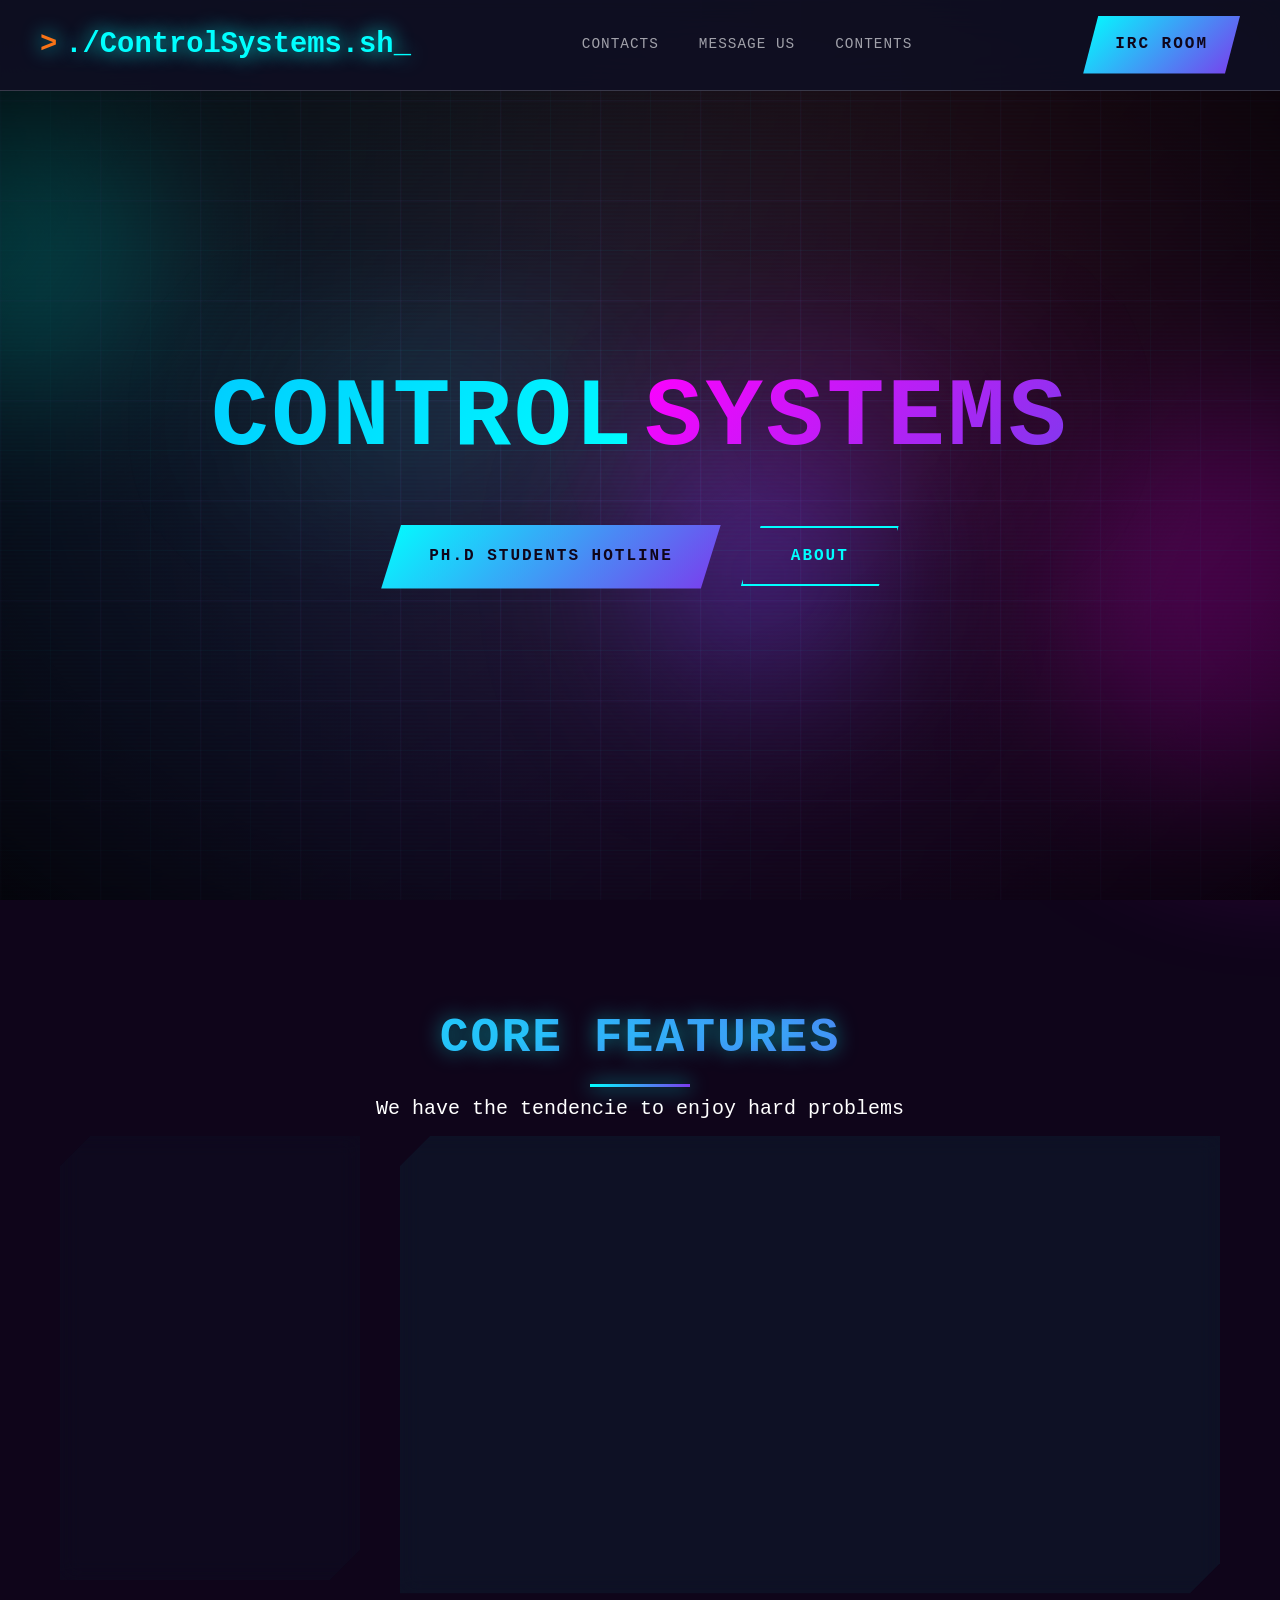
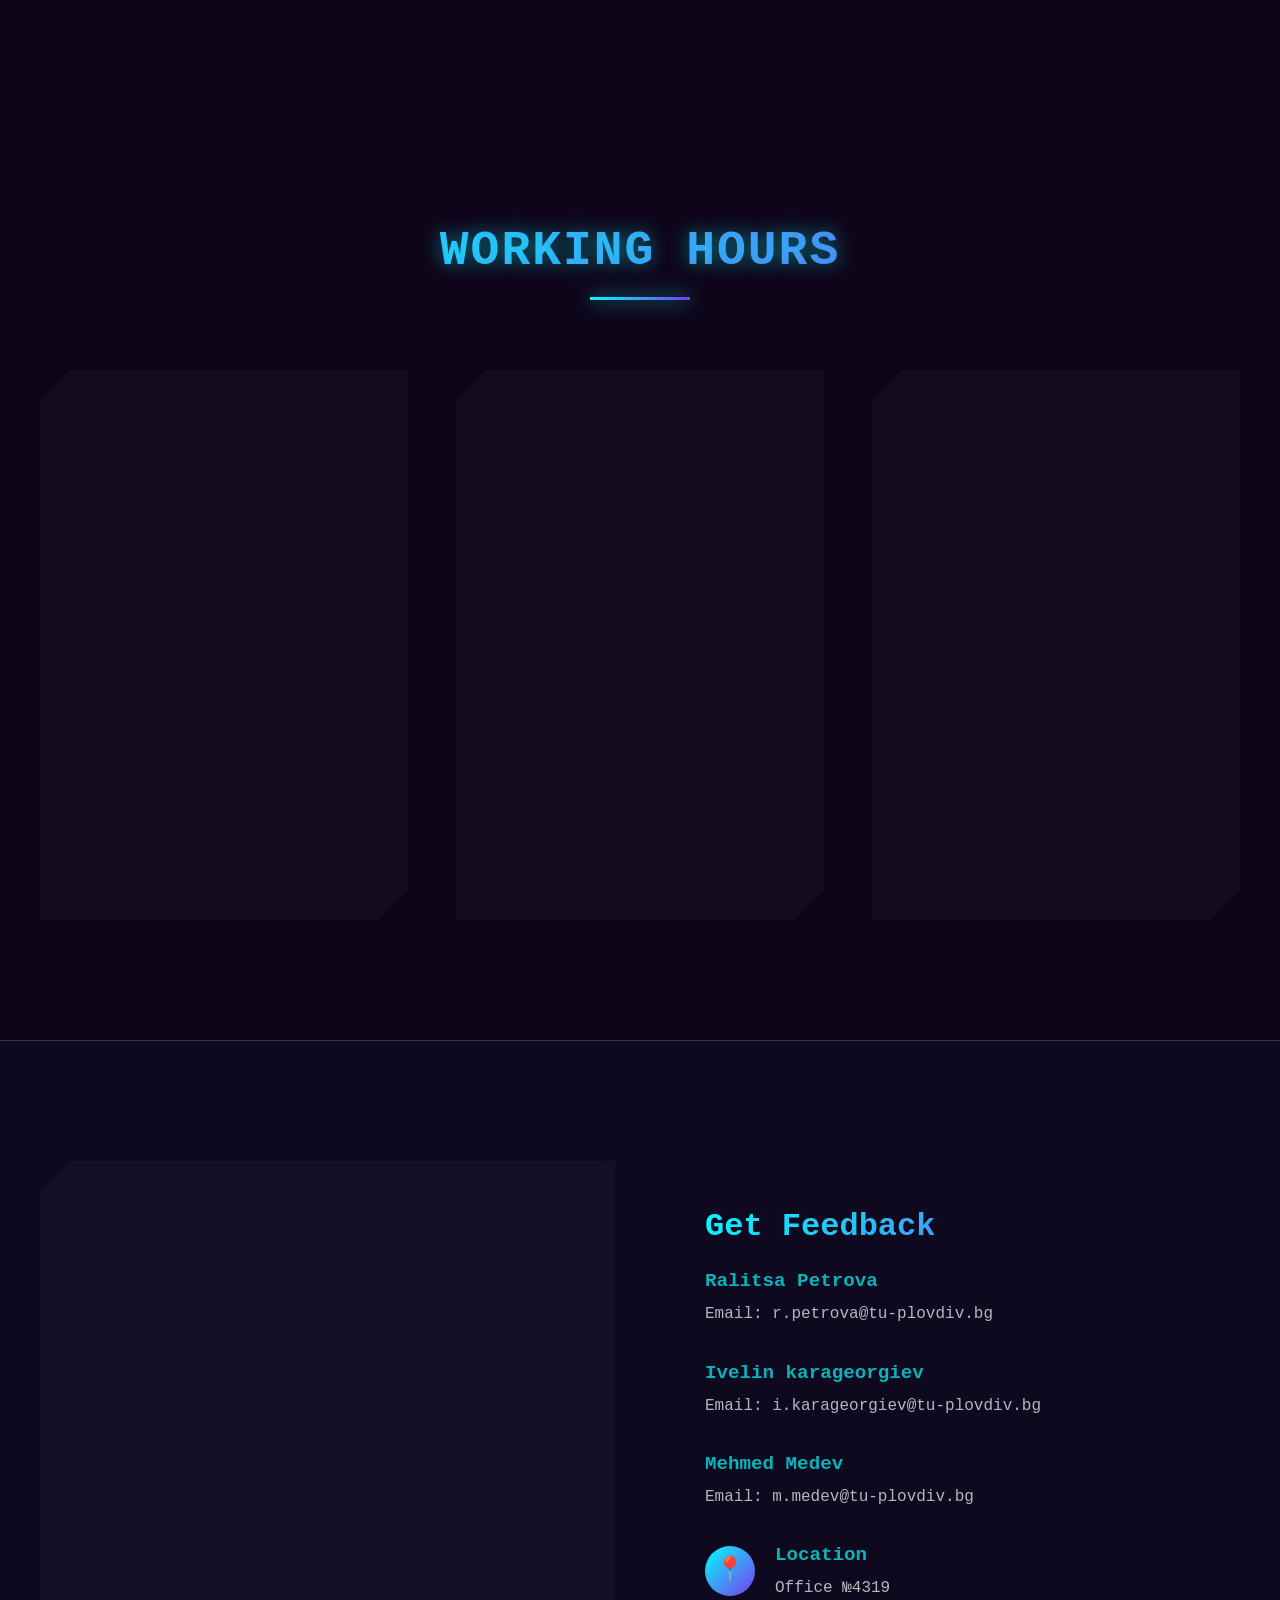
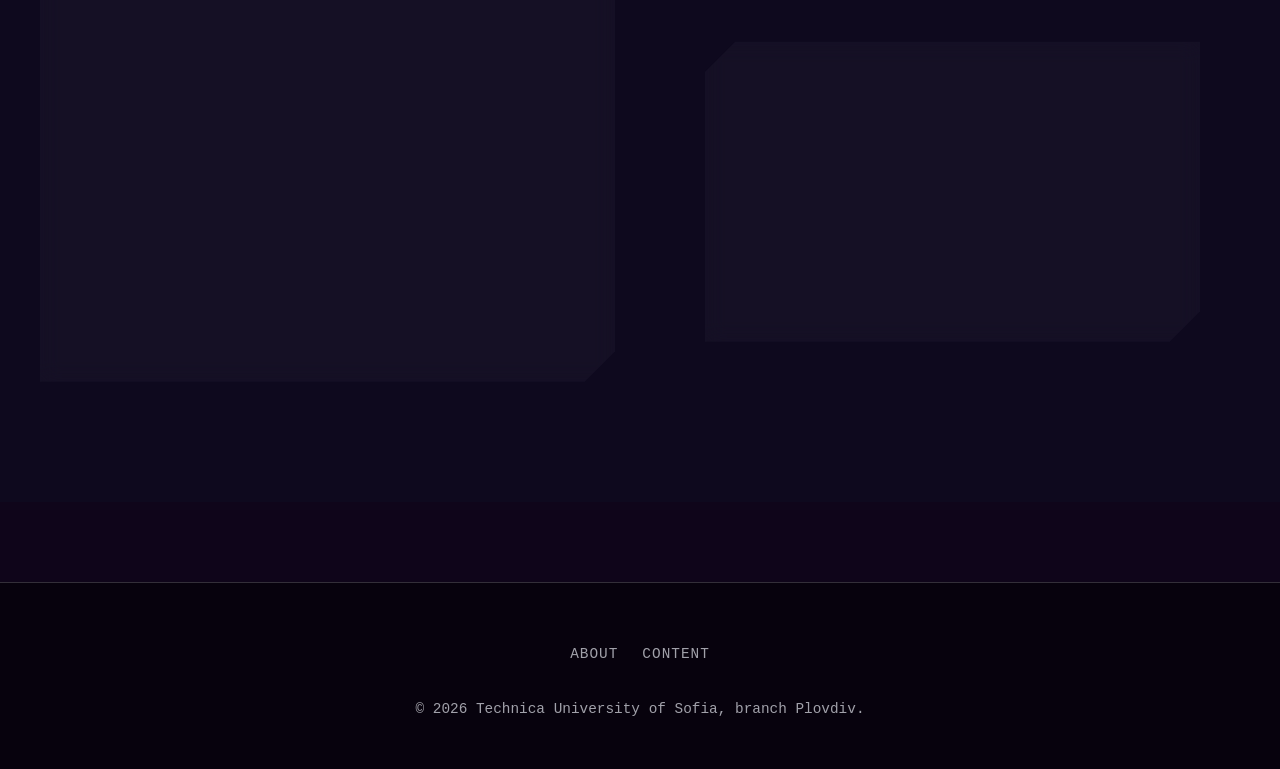
==== commit 4d5078e2: "Add files via upload Signed-off-by: Molderon <Molderon@proton.me>" ====
--- a/index.html
+++ b/index.html
@@ -5,10 +5,8 @@
     <meta name="viewport" content="width=device-width, initial-scale=1.0">
     <title>Control Systems - Technical University of Sofia, branch Plovdiv</title>
     <link href="ControlSystems.css" rel="stylesheet">
-
 </head>
 <body id="top">
-    <!-- Enhanced Background Elements -->
     <div class="cyber-bg">
         <div class="cyber-gradient"></div>
         <div class="matrix-rain" id="matrixRain"></div>
@@ -30,7 +28,6 @@
     <div class="scanlines"></div>
     <div class="noise-overlay"></div>
     
-    <!-- Navigation -->
     <nav>
         <div class="nav-container">
             <a href="#top" class="logo">./ControlSystems.sh</a>
@@ -57,7 +54,6 @@
         </div>
     </nav>
 
-    <!-- Mobile Menu -->
     <div class="mobile-menu-overlay" id="mobileMenuOverlay"></div>
     <div class="mobile-menu" id="mobileMenu">
         <div class="mobile-menu-header">
@@ -76,7 +72,6 @@
         </nav>
     </div>
 
-    <!-- Hero Section -->
     <section class="hero">
         <div class="hero-container">
             <h1 class="hero-title">
@@ -84,16 +79,15 @@
             </h1>
             <p class="hero-subtitle"></p>
                 <div class="hero-buttons">
-                    <a href="#" class="btn-primary">Solution Hotline</a>
+                    <a href="#" class="btn-primary">Ph.D students Hotline</a>
                     
-                    <div class="has-tooltip" data-tooltip="ACCESSING CORE DIRECTORY: ABOUT.LOG">
+                    <div class="has-tooltip" data-tooltip="Engineering is hard, would you like some help?">
                         <a href="#" class="btn-secondary">About</a>
                     </div>
                 </div>
         </div>
     </section>
 
-    <!-- Features Section with Tabs -->
     <section class="features" id="features">
         <h2 class="section-title">Core Features</h2>
         <p class="section-subtitleе">We have the tendencie to enjoy hard problems</p>
@@ -122,7 +116,7 @@
             </div>
             <div class="feature-content">
                 <div class="content-panel active" id="performance">
-                    <h3>Lightning Fast Performance</h3>
+                    <h3>Engineering Domains</h3>
                     <p>Experience unprecedented speed with our quantum-powered infrastructure. Built on cutting-edge technology that delivers results at the speed of thought. Electric Xtra CSS template is brought to you by TemplateMo website.</p>
                     <ul class="feature-list">
                         <li>Sub-millisecond response times</li>
@@ -178,61 +172,11 @@
             </div>
         </div>
     </section>
-       
-    <!-- Features Section
-    <section class="features fade-up" id="features">
-        <div class="features-container2">
-            <div class="section-header">
-                <h2 class="section-title">Core Systems</h2>
-                <p class="section-subtitle">Domains of Knowladge</p>
-            </div>
-            
-            <div class="features-grid2">
-                <div class="feature-card">
-                    <div class="feature-icon">⚡</div>
-                    <h3>Digital Twins</h3>
-                    <p>Laveraging live systems with universal approximators</p>
-                </div>
-                
-                <div class="feature-card">
-                    <div class="feature-icon">🔮</div>
-                    <h3>Machine Learning</h3>
-                    <p>When State machines don't do the job.</p>
-                </div>
-                
-                <div class="feature-card">
-                    <div class="feature-icon">🌐</div>
-                    <h3>Robotics</h3>
-                    <p>Bullet 4.</p>
-                </div>
-                
-                <div class="feature-card">
-                    <div class="feature-icon">🛡️</div>
-                    <h3>Computer Science</h3>
-                    <p>From bytes to clouds</p>
-                </div>
-                
-                <div class="feature-card">
-                    <div class="feature-icon">🚀</div>
-                    <h3>Data Science</h3>
-                    <p>Research and Development</p>
-                </div>
-                
-                <div class="feature-card">
-                    <div class="feature-icon">🎯</div>
-                    <h3>Embedded Systems</h3>
-                    <p></p>
-                </div>
-            </div>
-        </div>
-    </section> -->
  
-    <!-- Pricing Section -->
     <section class="pricing fade-up" id="pricing">
         <div class="pricing-container">
             <div class="section-header">
                 <h2 class="section-title">Working hours</h2>
-                <!-- <p class="section-subtitle">We have the tendencie to enjoy hard problems</p> -->
             </div>
             
             <div class="pricing-grid">
@@ -246,7 +190,6 @@
                         <li>I'm gonna be back at: ??:??</li>
                         <li>Vacation:</li>                    
                     </ul>
-                    <!-- <a href="#" class="btn-secondary">Contact</a> -->
                 </div>
                 
                 <div class="pricing-card">
@@ -259,7 +202,6 @@
                         <li>I'm gonna be back at: ??:??</li>
                         <li>Vacation:</li>                    
                     </ul>
-                    <!-- <a href="#" class="btn-secondary">Contact</a> -->
                 </div>
                 
                 <div class="pricing-card">
@@ -272,24 +214,26 @@
                         <li>I'm gonna be back at: ??:??</li>
                         <li>Vacation:</li>                    
                     </ul>
-                    <!-- <a href="#" class="btn-secondary">Contact</a> -->
                 </div>
             </div>
         </div>
     </section>
 
-    <!-- Contact Section -->
     <section class="contact" id="contact">
-        <!-- <h2 class="section-title">Get In Touch</h2> -->
         <div class="contact-container">
             <div class="contact-form">
-                <form id="contactForm">
+                <form id="contactForm" name="contact" method="POST" data-netlify="true" netlify-honeypot="bot-field">
+                    
+                    <p style="display:none;">
+                        <label>Leave this empty: <input name="bot-field" /></label>
+                    </p>
+
                     <div class="form-group">
                         <label for="name">Name [№]</label>
                         <input type="text" id="name" name="name" required>
                     </div>
                     <div class="form-group">
-                        <label for="email">Email</label>
+                        <label for="email">Your Email</label>
                         <input type="email" id="email" name="email" required>
                     </div>
                     <div class="form-group">
@@ -304,23 +248,20 @@
                 </form>
             </div>
             <div class="contact-info">
-                <h3>Connect With Us</h3>
+                <h3>Get Feedback</h3>
                 <div class="info-item">
-                    <!-- <div class="info-icon">📧</div> -->
                     <div class="info-details">
                         <h4>Ralitsa Petrova</h4>
                         <p>Email: r.petrova@tu-plovdiv.bg</p>
                     </div>
                 </div>
                 <div class="info-item">
-                    <!-- <div class="info-icon">📱</div> -->
                     <div class="info-details">
                         <h4>Ivelin karageorgiev</h4>
                         <p>Email: i.karageorgiev@tu-plovdiv.bg</p>
                     </div>
                 </div>
                 <div class="info-item">
-                    <!-- <div class="info-icon">📱</div> -->
                     <div class="info-details">
                         <h4>Mehmed Medev</h4>
                         <p>Email: m.medev@tu-plovdiv.bg</p>
@@ -344,7 +285,6 @@
         </div>
     </section>
 
-    <!-- Footer -->
     <footer class="footer">
         <div class="footer-content">
             <div class="footer-links">
--- a/ControlSystems.css
+++ b/ControlSystems.css
@@ -1960,8 +1960,7 @@
 
 /* About Button annimation */
 
-/* --- Hero Tooltip: Spacing & Width Fix --- */
-.has-tooltip {
+/* --- Hero Tooltip: Spacing & Width Fix --- */.has-tooltip {
     position: relative;
     display: inline-block;
 }
@@ -1970,25 +1969,21 @@
     content: attr(data-tooltip);
     position: absolute;
     
-    /* 1. POSITIONING: Lowered to clear the button entirely */
-    top: 170%;             /* Increased to ensure it's below the button level */
+    top: calc(100% + 30px); 
     left: 50%;
+    
     transform: translateX(-50%) translateY(10px); 
     
-    /* 2. WIDTH: Dynamic sizing to fit all text */
-    width: max-content;    /* Box expands to fit your text */
-    min-width: 220px;
-    padding: 15px 25px;    /* Generous side padding */
+    width: max-content;
+    padding: 12px 24px;
     
-    /* 3. CENTERING */
     display: flex;
     align-items: center;
     justify-content: center;
     text-align: center;
     line-height: 1;
 
-    /* THE REVIVED COLOR SCHEME */
-    background: rgba(15, 5, 26, 0.8); 
+    background: rgba(15, 5, 26, 0.85); 
     border: 1px solid rgba(0, 255, 255, 0.5); 
     color: var(--primary-cyan); 
     
@@ -1999,18 +1994,17 @@
     text-transform: uppercase;
     z-index: 1000;
     
-    /* High-Tech Effects */
+    /* Visuals */
     backdrop-filter: blur(10px);
     box-shadow: 0 0 20px rgba(0, 255, 255, 0.15);
     
-    /* Animation */
+    /* Transition */
     opacity: 0;
     visibility: hidden;
     transition: all 0.3s ease-out;
     pointer-events: none;
 }
 
-/* Hover State */
 .has-tooltip:hover::before {
     opacity: 1;
     visibility: visible;
@@ -2021,5 +2015,5 @@
     display: flex;
     gap: 20px;
     justify-content: center;
-    align-items: center; /* Forces buttons to stay on the same horizontal line */
+    align-items: center;
 }
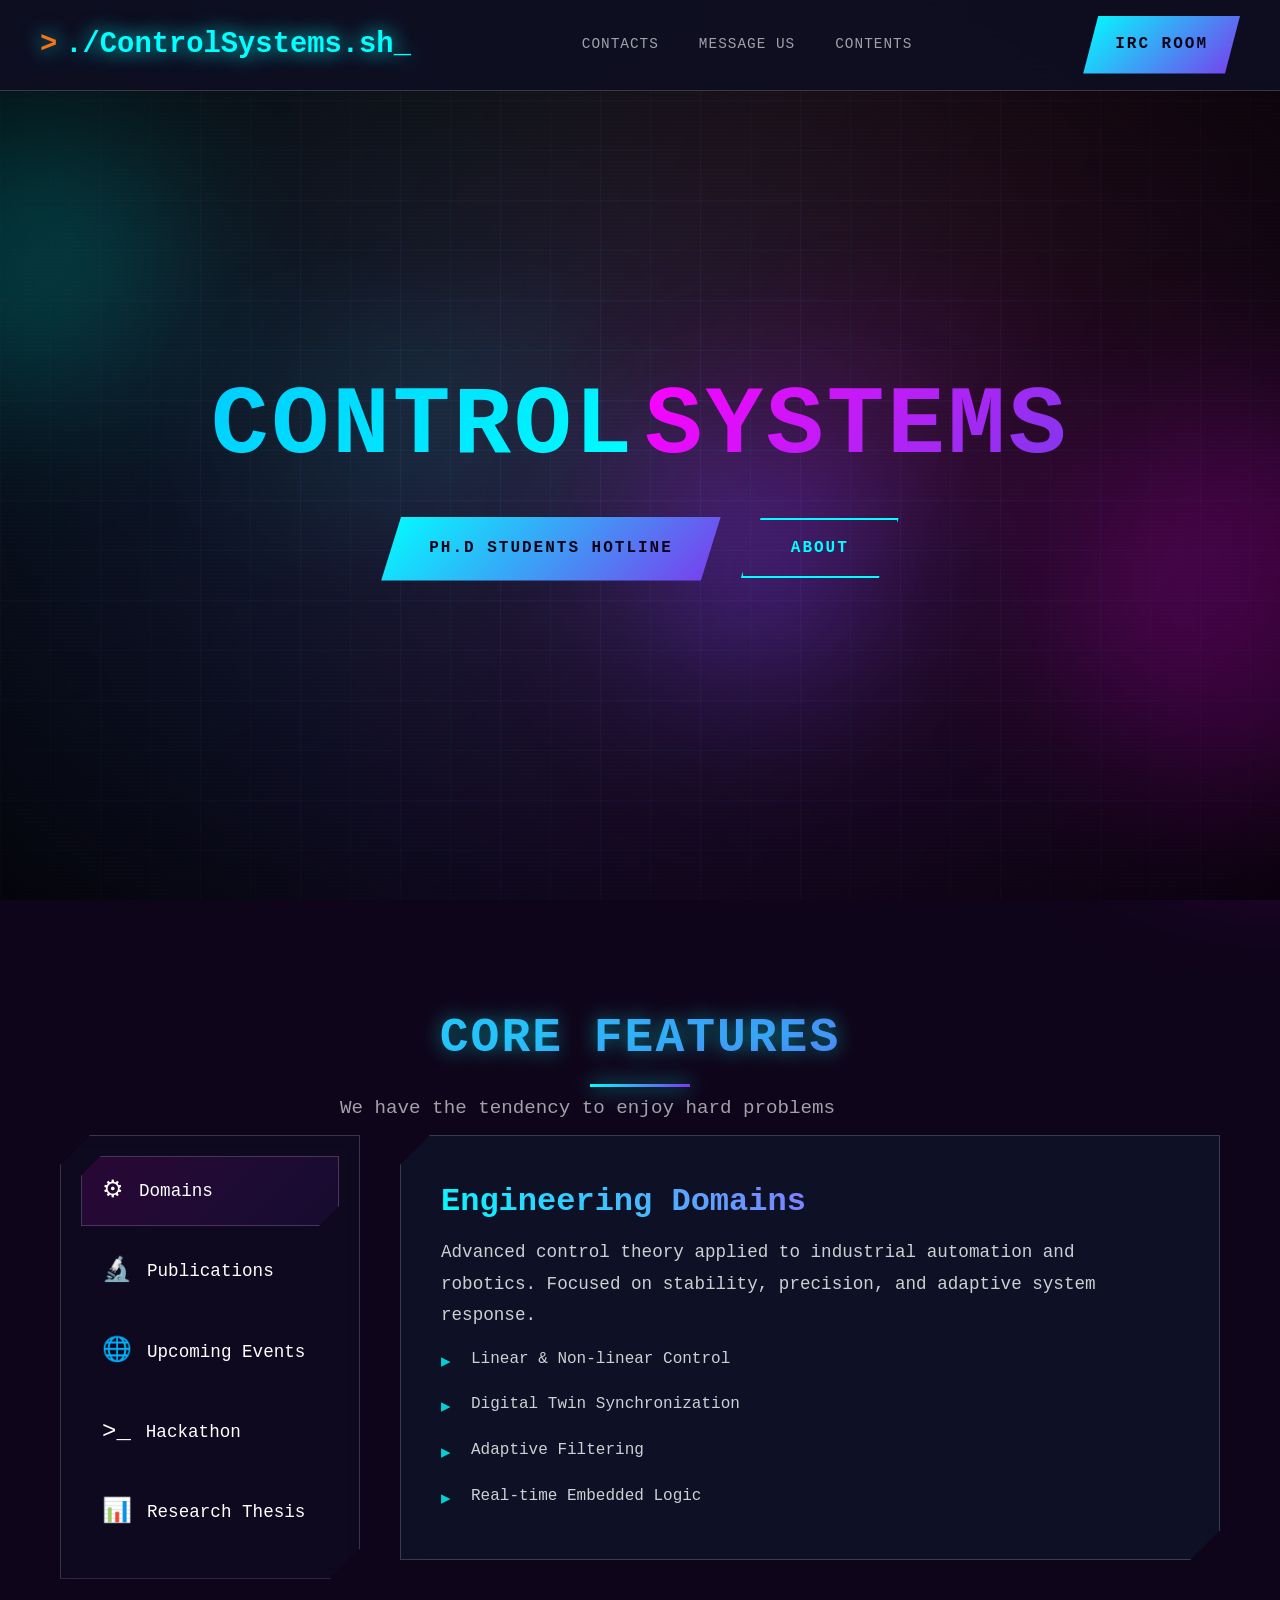
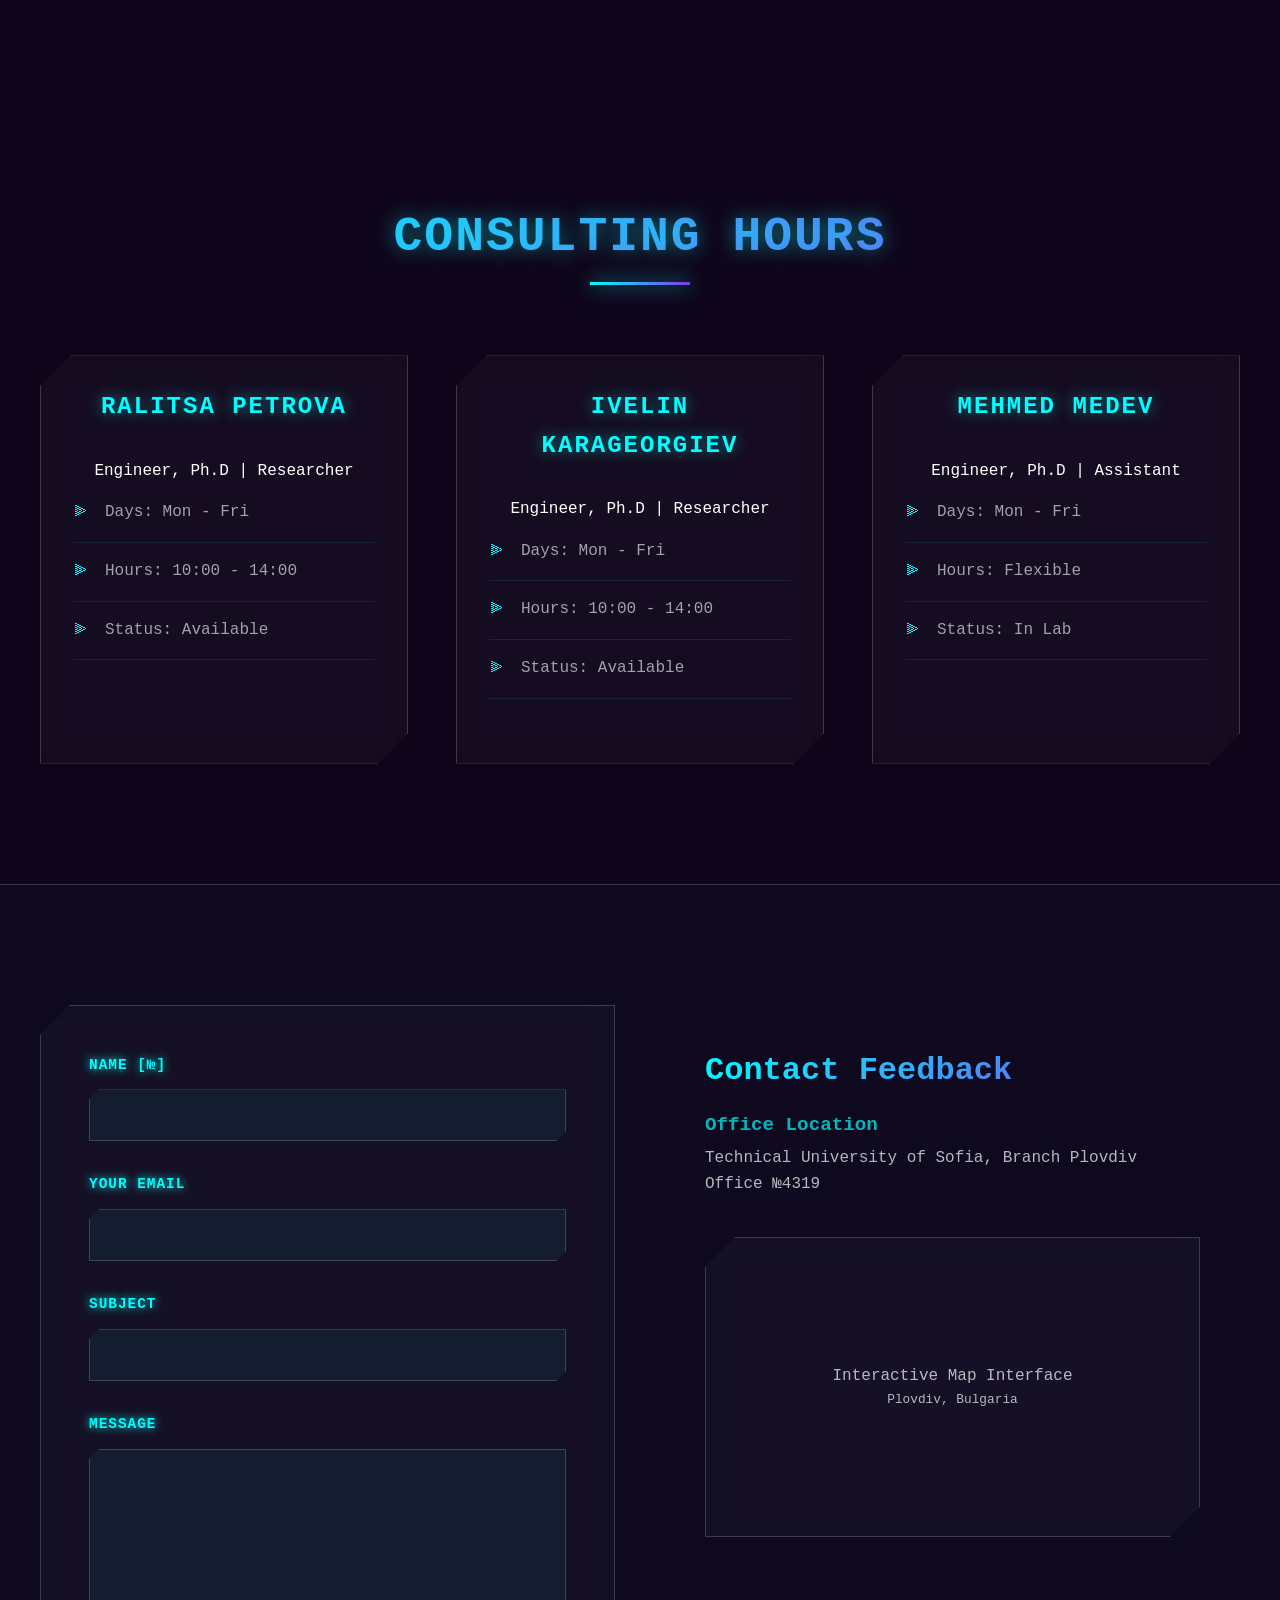
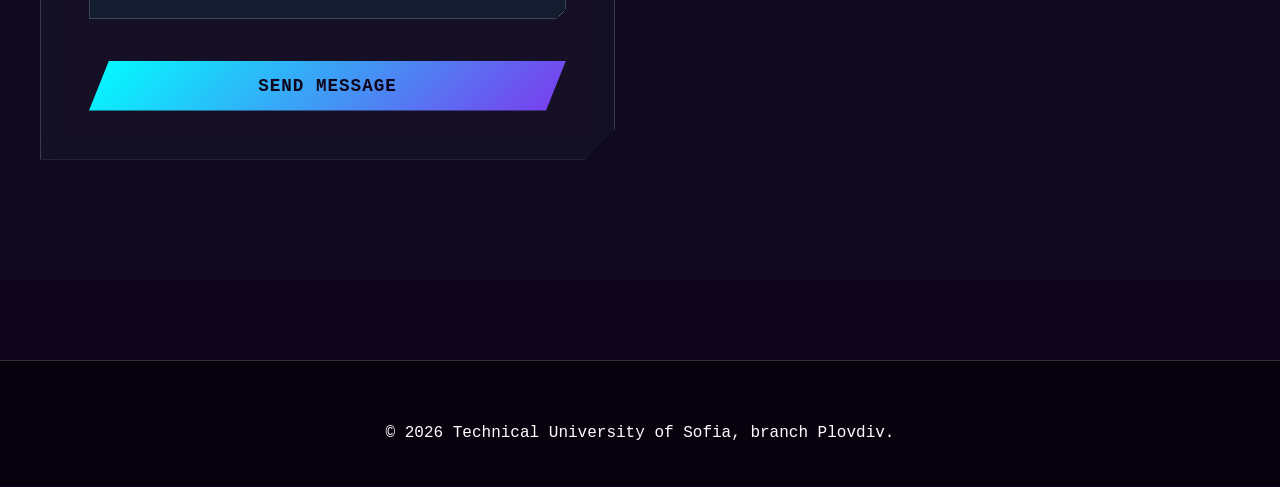
==== commit 9c264070: "Add files via upload Signed-off-by: Molderon <Molderon@proton.me>" ====
--- a/index.html
+++ b/index.html
@@ -4,29 +4,26 @@
     <meta charset="UTF-8">
     <meta name="viewport" content="width=device-width, initial-scale=1.0">
     <title>Control Systems - Technical University of Sofia, branch Plovdiv</title>
+    <meta name="description" content="Research and Education in Control Systems, Robotics, and AI at TU-Sofia, Plovdiv.">
     <link href="ControlSystems.css" rel="stylesheet">
 </head>
 <body id="top">
-    <div class="cyber-bg">
+    <div class="cyber-bg" aria-hidden="true">
         <div class="cyber-gradient"></div>
         <div class="matrix-rain" id="matrixRain"></div>
     </div>
+    <div class="particles" id="particlesContainer" aria-hidden="true"></div>
+    <div class="data-streams" id="dataStreams" aria-hidden="true"></div>
+    <div class="orb orb1" aria-hidden="true"></div>
+    <div class="orb orb2" aria-hidden="true"></div>
+    <div class="orb orb3" aria-hidden="true"></div>
     
-    <div class="particles" id="particlesContainer"></div>
-    
-    <div class="data-streams" id="dataStreams"></div>
-    
-    <div class="orb orb1"></div>
-    <div class="orb orb2"></div>
-    <div class="orb orb3"></div>
-    
-    <div class="grid-overlay">
+    <div class="grid-overlay" aria-hidden="true">
         <div class="grid-lines"></div>
         <div class="grid-glow"></div>
     </div>
-    
-    <div class="scanlines"></div>
-    <div class="noise-overlay"></div>
+    <div class="scanlines" aria-hidden="true"></div>
+    <div class="noise-overlay" aria-hidden="true"></div>
     
     <nav>
         <div class="nav-container">
@@ -44,12 +41,8 @@
                     </a>
                 </div>
             </div>
-            <button class="mobile-menu-button" id="mobileMenuBtn">
-                <div class="hamburger">
-                    <span></span>
-                    <span></span>
-                    <span></span>
-                </div>
+            <button class="mobile-menu-button" id="mobileMenuBtn" aria-label="Menu">
+                <div class="hamburger"><span></span><span></span><span></span></div>
             </button>
         </div>
     </nav>
@@ -77,142 +70,80 @@
             <h1 class="hero-title">
                 <span class="hero-nexus">Control</span><span class="hero-flow">Systems</span>
             </h1>
-            <p class="hero-subtitle"></p>
-                <div class="hero-buttons">
-                    <a href="#" class="btn-primary">Ph.D students Hotline</a>
-                    
-                    <div class="has-tooltip" data-tooltip="Engineering is hard, would you like some help?">
-                        <a href="#" class="btn-secondary">About</a>
-                    </div>
-                </div>
+            <div class="hero-buttons">
+                <a href="#" class="btn-primary">Ph.D students Hotline</a>
+                <div class="has-tooltip" data-tooltip="Engineering is hard, would you like some help?">
+                    <a href="#" class="btn-secondary">About</a>
+                </div>
+            </div>
         </div>
     </section>
 
     <section class="features" id="features">
         <h2 class="section-title">Core Features</h2>
-        <p class="section-subtitleе">We have the tendencie to enjoy hard problems</p>
+        <p class="section-subtitle">We have the tendency to enjoy hard problems</p>
         <div class="features-container">
             <div class="feature-tabs">
-                <div class="tab-item active" data-tab="performance">
-                    <span class="tab-icon">⚙</span>
-                    <span>Domains</span>
-                </div>
-                <div class="tab-item" data-tab="security">
-                    <span class="tab-icon">🔬</span>
-                    <span>Publications</span>
-                </div>
-                <div class="tab-item" data-tab="network">
-                    <span class="tab-icon">🌐</span>
-                    <span>Upcomming Events</span>
-                </div>
-                <div class="tab-item" data-tab="analytics">
-                    <span class="tab-icon">>_</span>
-                    <span>Hackaton</span>
-                </div>
-                <div class="tab-item" data-tab="integration">
-                    <span class="tab-icon">📊</span>
-                    <span>Research thesis</span>
-                </div>
+                <div class="tab-item active" data-tab="performance"><span class="tab-icon">⚙</span><span>Domains</span></div>
+                <div class="tab-item" data-tab="security"><span class="tab-icon">🔬</span><span>Publications</span></div>
+                <div class="tab-item" data-tab="network"><span class="tab-icon">🌐</span><span>Upcoming Events</span></div>
+                <div class="tab-item" data-tab="analytics"><span class="tab-icon">>_</span><span>Hackathon</span></div>
+                <div class="tab-item" data-tab="integration"><span class="tab-icon">📊</span><span>Research Thesis</span></div>
             </div>
             <div class="feature-content">
                 <div class="content-panel active" id="performance">
                     <h3>Engineering Domains</h3>
-                    <p>Experience unprecedented speed with our quantum-powered infrastructure. Built on cutting-edge technology that delivers results at the speed of thought. Electric Xtra CSS template is brought to you by TemplateMo website.</p>
+                    <p>Advanced control theory applied to industrial automation and robotics. Focused on stability, precision, and adaptive system response.</p>
                     <ul class="feature-list">
-                        <li>Sub-millisecond response times</li>
-                        <li>99.99% uptime guarantee</li>
-                        <li>Automatic scaling based on demand</li>
-                        <li>Real-time data synchronization</li>
+                        <li>Linear & Non-linear Control</li>
+                        <li>Digital Twin Synchronization</li>
+                        <li>Adaptive Filtering</li>
+                        <li>Real-time Embedded Logic</li>
                     </ul>
                 </div>
                 <div class="content-panel" id="security">
-                    <h3>Military-Grade Security</h3>
-                    <p>Your data is protected by the most advanced encryption protocols available. Multi-layered security ensures complete protection against cyber threats. You may tell your friends about TemplateMo free css website and how easy it is.</p>
+                    <h3>System Security</h3>
+                    <p>Securing the Industrial Internet of Things (IIoT). We implement multi-layered encryption to protect critical infrastructure from cyber threats.</p>
                     <ul class="feature-list">
-                        <li>256-bit AES encryption</li>
-                        <li>Biometric authentication</li>
-                        <li>Zero-knowledge architecture</li>
-                        <li>Real-time threat detection</li>
-                        <li>Automated security updates</li>
-                    </ul>
-                </div>
-                <div class="content-panel" id="network">
-                    <h3>Global Neural Network</h3>
-                    <p>Connect to our worldwide infrastructure that spans across continents. Seamless integration with existing systems and future-proof architecture.</p>
-                    <ul class="feature-list">
-                        <li>200+ global data centers</li>
-                        <li>Intelligent routing algorithms</li>
-                        <li>Cross-platform compatibility</li>
-                        <li>5G and satellite connectivity</li>
-                        <li>Decentralized architecture</li>
-                    </ul>
-                </div>
-                <div class="content-panel" id="analytics">
-                    <h3>Advanced Analytics</h3>
-                    <p>Harness the power of AI-driven insights to make data-driven decisions. Real-time analytics and predictive modeling at your fingertips.</p>
-                    <ul class="feature-list">
-                        <li>Machine learning algorithms</li>
-                        <li>Predictive analytics</li>
-                        <li>Custom dashboard creation</li>
-                        <li>Real-time data visualization</li>
-                        <li>Automated reporting</li>
-                    </ul>
-                </div>
-                <div class="content-panel" id="integration">
-                    <h3>Seamless Integration</h3>
-                    <p>Connect with thousands of apps and services through our universal API. Built to work with your existing tools and workflows.</p>
-                    <ul class="feature-list">
-                        <li>RESTful API architecture</li>
-                        <li>WebSocket support</li>
-                        <li>SDK for major platforms</li>
-                        <li>One-click integrations</li>
-                        <li>Custom webhook support</li>
-                    </ul>
-                </div>
-            </div>
+                        <li>Encrypted Data Streams</li>
+                        <li>Secure PLC Communication</li>
+                        <li>Network Intrusion Detection</li>
+                        <li>Resilient Control Architecture</li>
+                    </ul>
+                </div>
+                </div>
         </div>
     </section>
  
     <section class="pricing fade-up" id="pricing">
         <div class="pricing-container">
-            <div class="section-header">
-                <h2 class="section-title">Working hours</h2>
-            </div>
-            
+            <h2 class="section-title">Consulting Hours</h2>
             <div class="pricing-grid">
                 <div class="pricing-card">
                     <div class="plan-name">Ralitsa Petrova</div>
-                    <div class="Enterity Name">Engineer, Ph.D</div>
-                    <div class="plan-period">Researcher</div>
+                    <div class="plan-details">Engineer, Ph.D | Researcher</div>
                     <ul class="plan-features">
-                        <li>Working Days: Monday - Friday</li>
-                        <li>Working Hours: 10:00 - 14:00</li>
-                        <li>I'm gonna be back at: ??:??</li>
-                        <li>Vacation:</li>                    
-                    </ul>
-                </div>
-                
+                        <li>Days: Mon - Fri</li>
+                        <li>Hours: 10:00 - 14:00</li>
+                        <li>Status: Available</li>
+                    </ul>
+                </div>
                 <div class="pricing-card">
                     <div class="plan-name">Ivelin Karageorgiev</div>
-                    <div class="Enterity Name">Engineer, Ph.D</div>
-                    <div class="plan-period">Researcher</div>
+                    <div class="plan-details">Engineer, Ph.D | Researcher</div>
                     <ul class="plan-features">
-                        <li>Working Days: Monday - Friday</li>
-                        <li>Working Hours: 10:00 - 14:00</li>
-                        <li>I'm gonna be back at: ??:??</li>
-                        <li>Vacation:</li>                    
-                    </ul>
-                </div>
-                
+                        <li>Days: Mon - Fri</li>
+                        <li>Hours: 10:00 - 14:00</li>
+                        <li>Status: Available</li>
+                    </ul>
+                </div>
                 <div class="pricing-card">
                     <div class="plan-name">Mehmed Medev</div>
-                    <div class="Enterity Name">Engineer, Ph.D</div>
-                    <div class="plan-period">Assistant</div>
+                    <div class="plan-details">Engineer, Ph.D | Assistant</div>
                     <ul class="plan-features">
-                        <li>Working Days: Monday - Friday</li>
-                        <li>Working Hours: ??:?? - ??:??</li>
-                        <li>I'm gonna be back at: ??:??</li>
-                        <li>Vacation:</li>                    
+                        <li>Days: Mon - Fri</li>
+                        <li>Hours: Flexible</li>
+                        <li>Status: In Lab</li>
                     </ul>
                 </div>
             </div>
@@ -223,11 +154,7 @@
         <div class="contact-container">
             <div class="contact-form">
                 <form id="contactForm" name="contact" method="POST" data-netlify="true" netlify-honeypot="bot-field">
-                    
-                    <p style="display:none;">
-                        <label>Leave this empty: <input name="bot-field" /></label>
-                    </p>
-
+                    <p style="display:none;"><label>Bot Field: <input name="bot-field" /></label></p>
                     <div class="form-group">
                         <label for="name">Name [№]</label>
                         <input type="text" id="name" name="name" required>
@@ -248,38 +175,19 @@
                 </form>
             </div>
             <div class="contact-info">
-                <h3>Get Feedback</h3>
+                <h3>Contact Feedback</h3>
                 <div class="info-item">
                     <div class="info-details">
-                        <h4>Ralitsa Petrova</h4>
-                        <p>Email: r.petrova@tu-plovdiv.bg</p>
-                    </div>
-                </div>
-                <div class="info-item">
-                    <div class="info-details">
-                        <h4>Ivelin karageorgiev</h4>
-                        <p>Email: i.karageorgiev@tu-plovdiv.bg</p>
-                    </div>
-                </div>
-                <div class="info-item">
-                    <div class="info-details">
-                        <h4>Mehmed Medev</h4>
-                        <p>Email: m.medev@tu-plovdiv.bg</p>
-                    </div>
-                </div>
-                <div class="info-item">
-                    <div class="info-icon">📍</div>
-                    <div class="info-details">
-                        <h4>Location</h4>
+                        <h4>Office Location</h4>
+                        <p>Technical University of Sofia, Branch Plovdiv</p>
                         <p>Office №4319</p>
                     </div>
                 </div>
                 <div class="map-container">
                     <div class="map-placeholder">
-                        <p>Interactive Map</p>
-                        <p style="font-size: 0.9rem; margin-top: 10px;">Neo Tokyo, Sector 7</p>
-                    </div>
-                    <div class="map-overlay"></div>
+                        <p>Interactive Map Interface</p>
+                        <p style="font-size: 0.8rem;">Plovdiv, Bulgaria</p>
+                    </div>
                 </div>
             </div>
         </div>
@@ -287,13 +195,7 @@
 
     <footer class="footer">
         <div class="footer-content">
-            <div class="footer-links">
-                <a href="#top">About</a>
-                <a href="#features">content</a>
-            </div>
-            <div class="footer-bottom">
-                <p>&copy; 2026 Technica University of Sofia, branch Plovdiv.</p>
-            </div>
+            <p>&copy; 2026 Technical University of Sofia, branch Plovdiv.</p>
         </div>
     </footer>
 
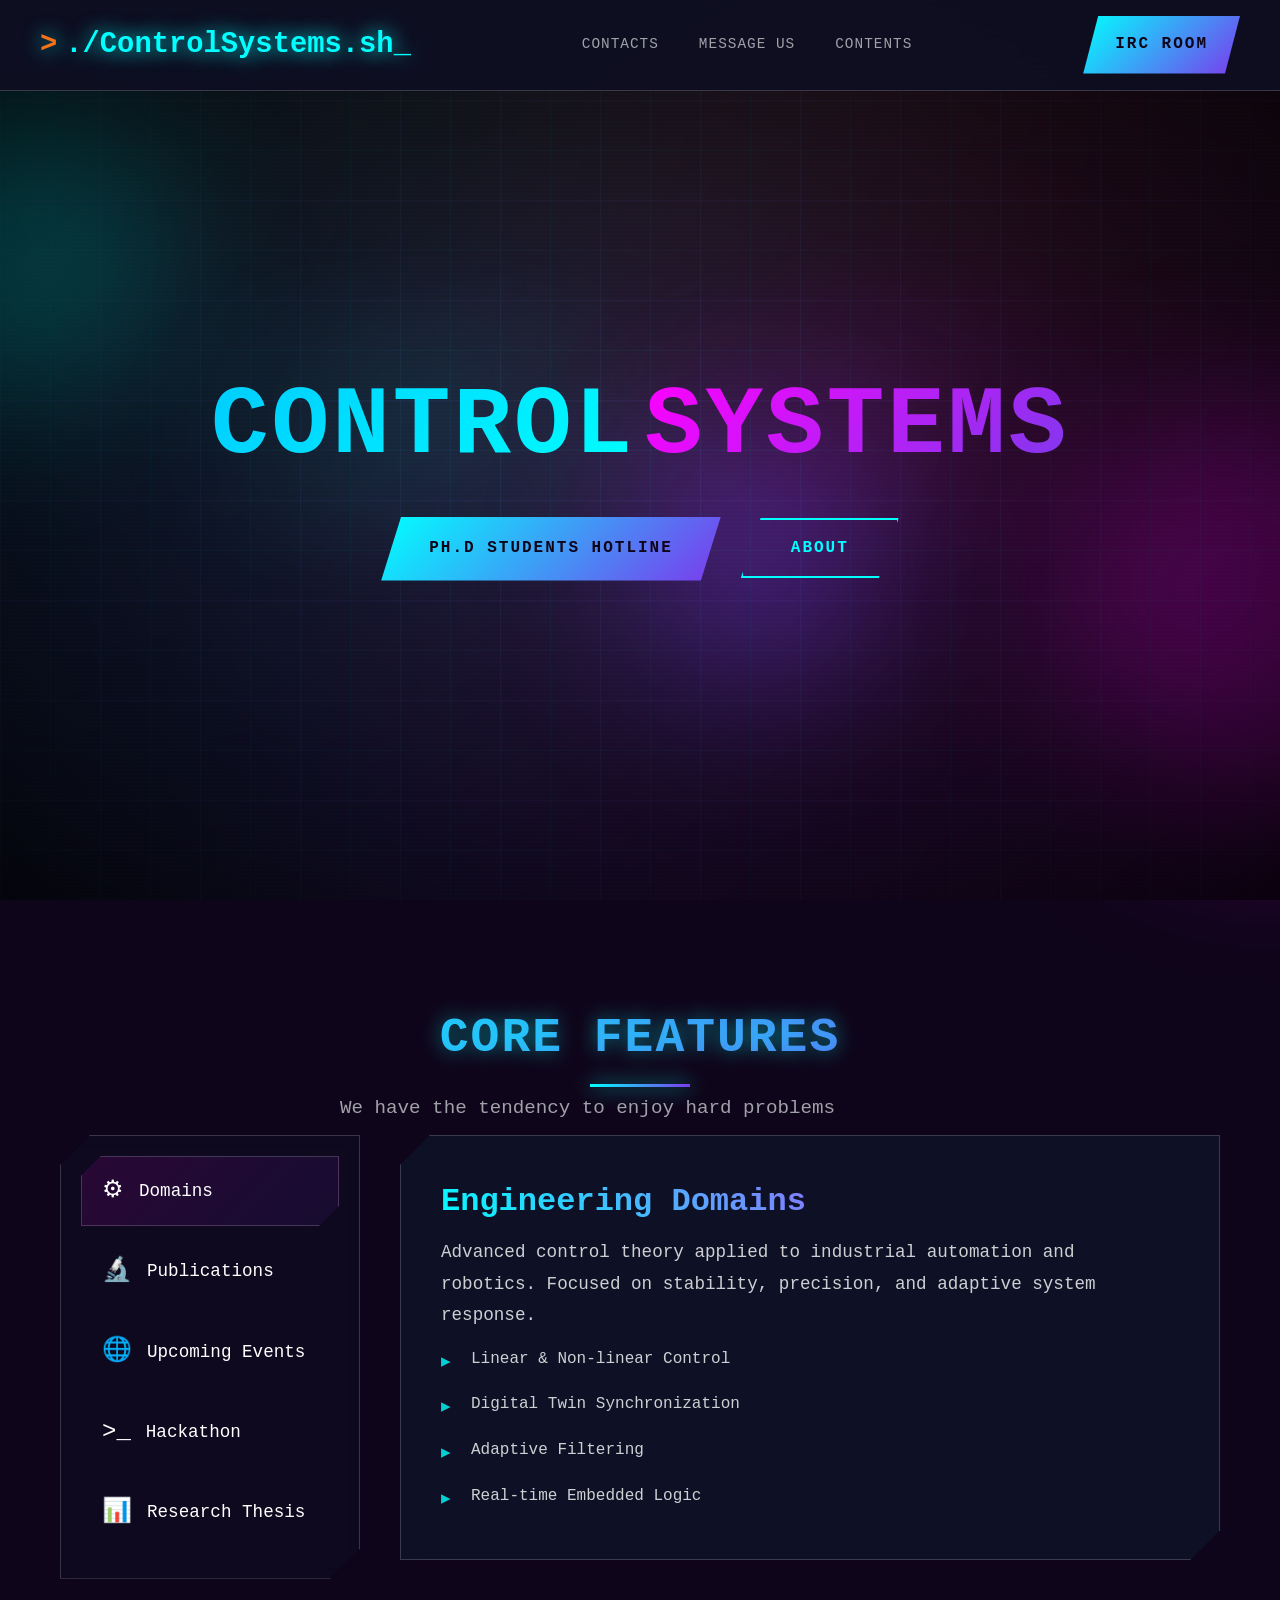
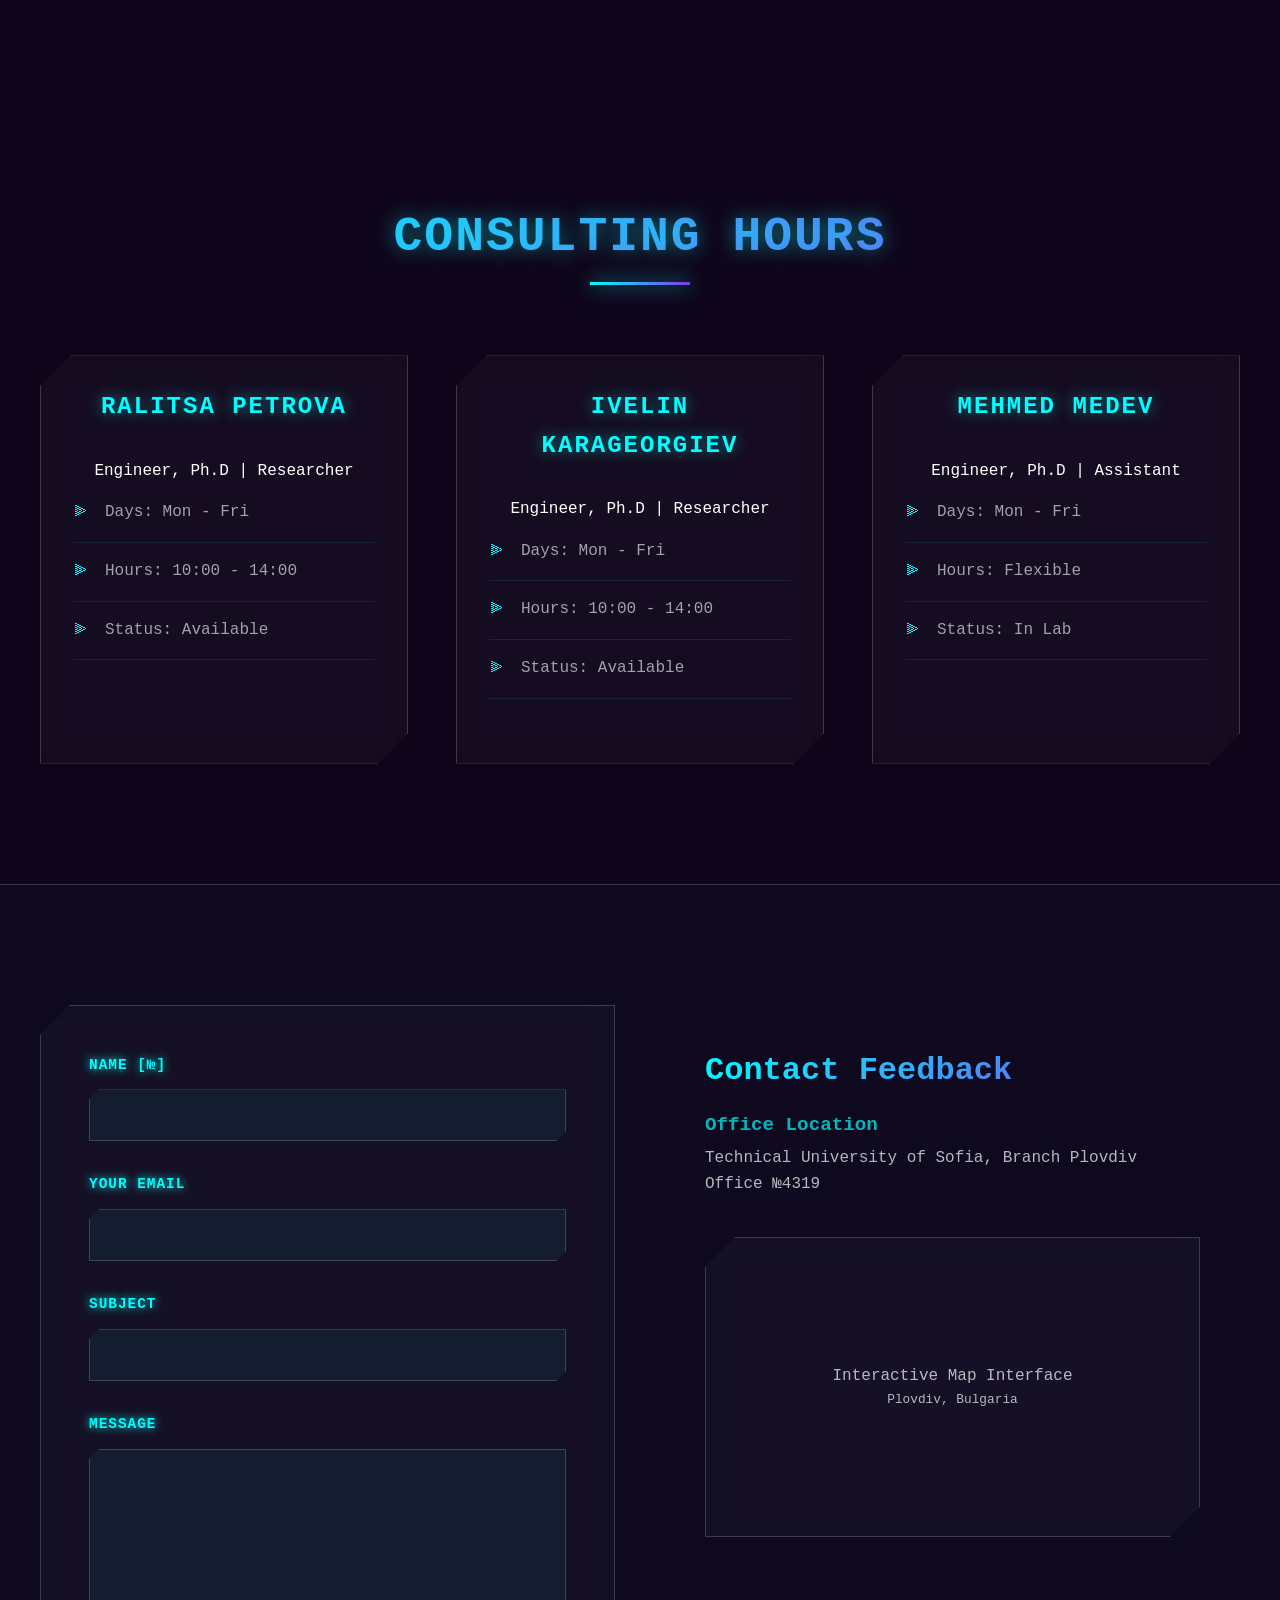
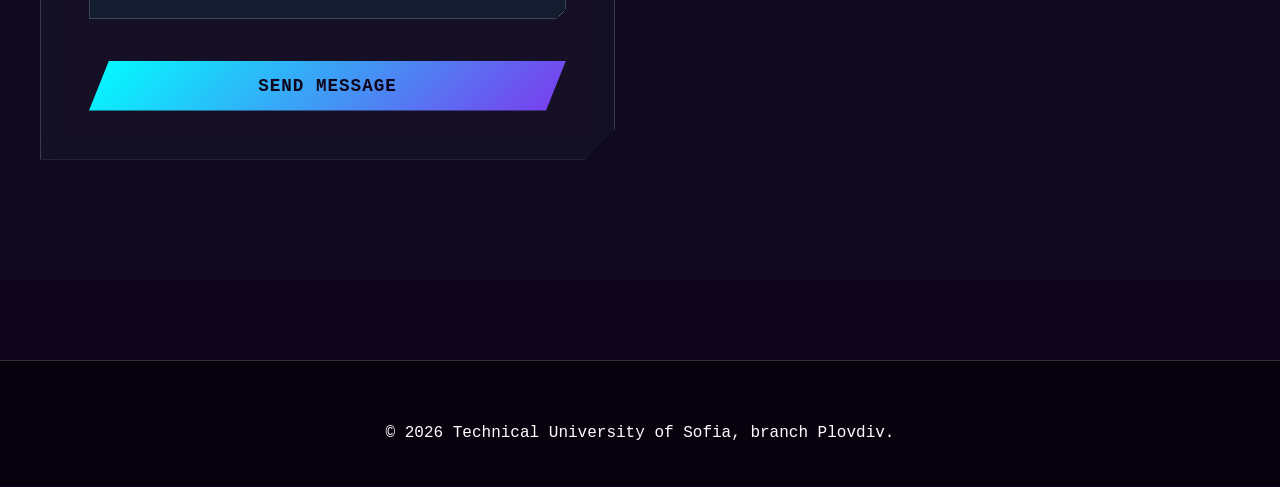
==== commit c580fe92: "Fix HTML structure and formatting issues Signed-off-by: Molderon <Molderon@proton.me>" ====
--- a/index.html
+++ b/index.html
@@ -153,7 +153,7 @@
     <section class="contact" id="contact">
         <div class="contact-container">
             <div class="contact-form">
-                <form id="contactForm" name="contact" method="POST" data-netlify="true" netlify-honeypot="bot-field">
+                    <form id="contactForm" name="contact" method="POST" action="/.netlify/functions/transmit" data-netlify="true" netlify-honeypot="bot-field">
                     <p style="display:none;"><label>Bot Field: <input name="bot-field" /></label></p>
                     <div class="form-group">
                         <label for="name">Name [№]</label>
@@ -201,4 +201,5 @@
 
     <script src="ControlSystems.js"></script>
 </body>
-</html>+
+</html>
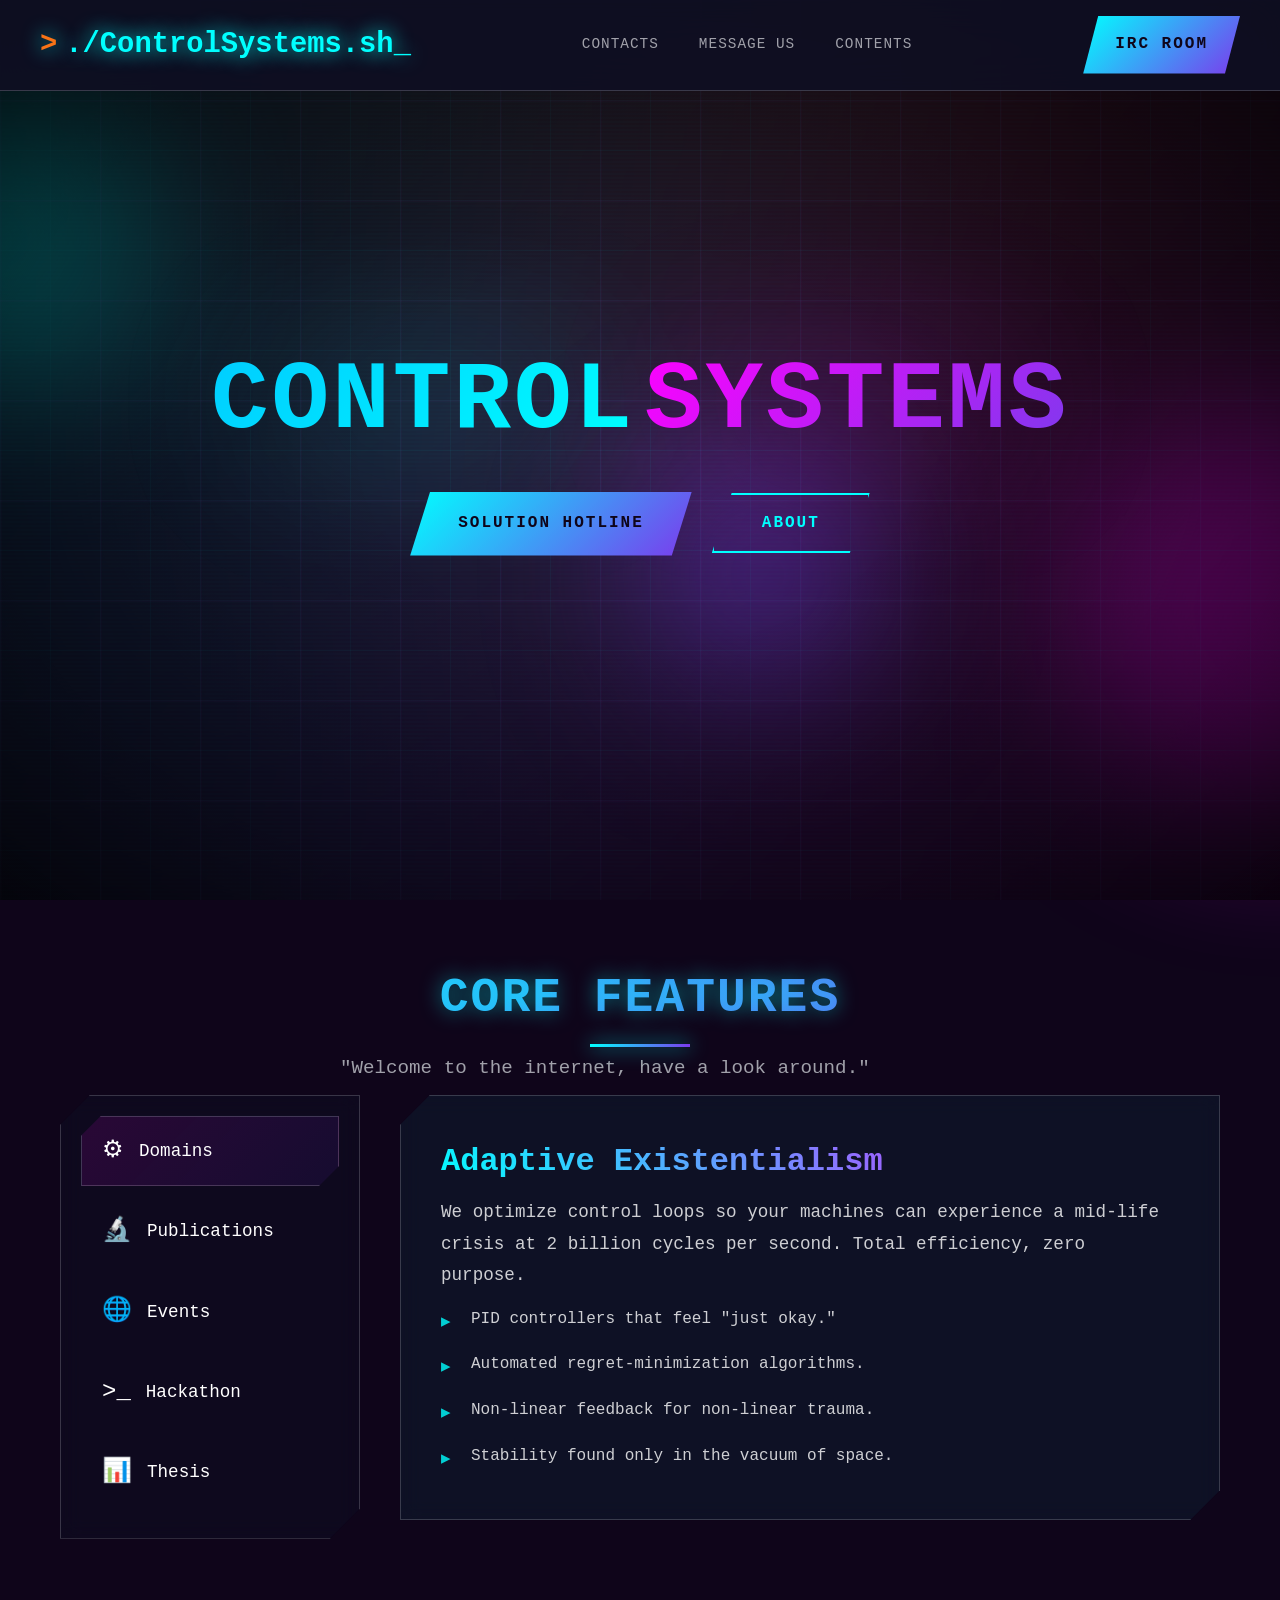
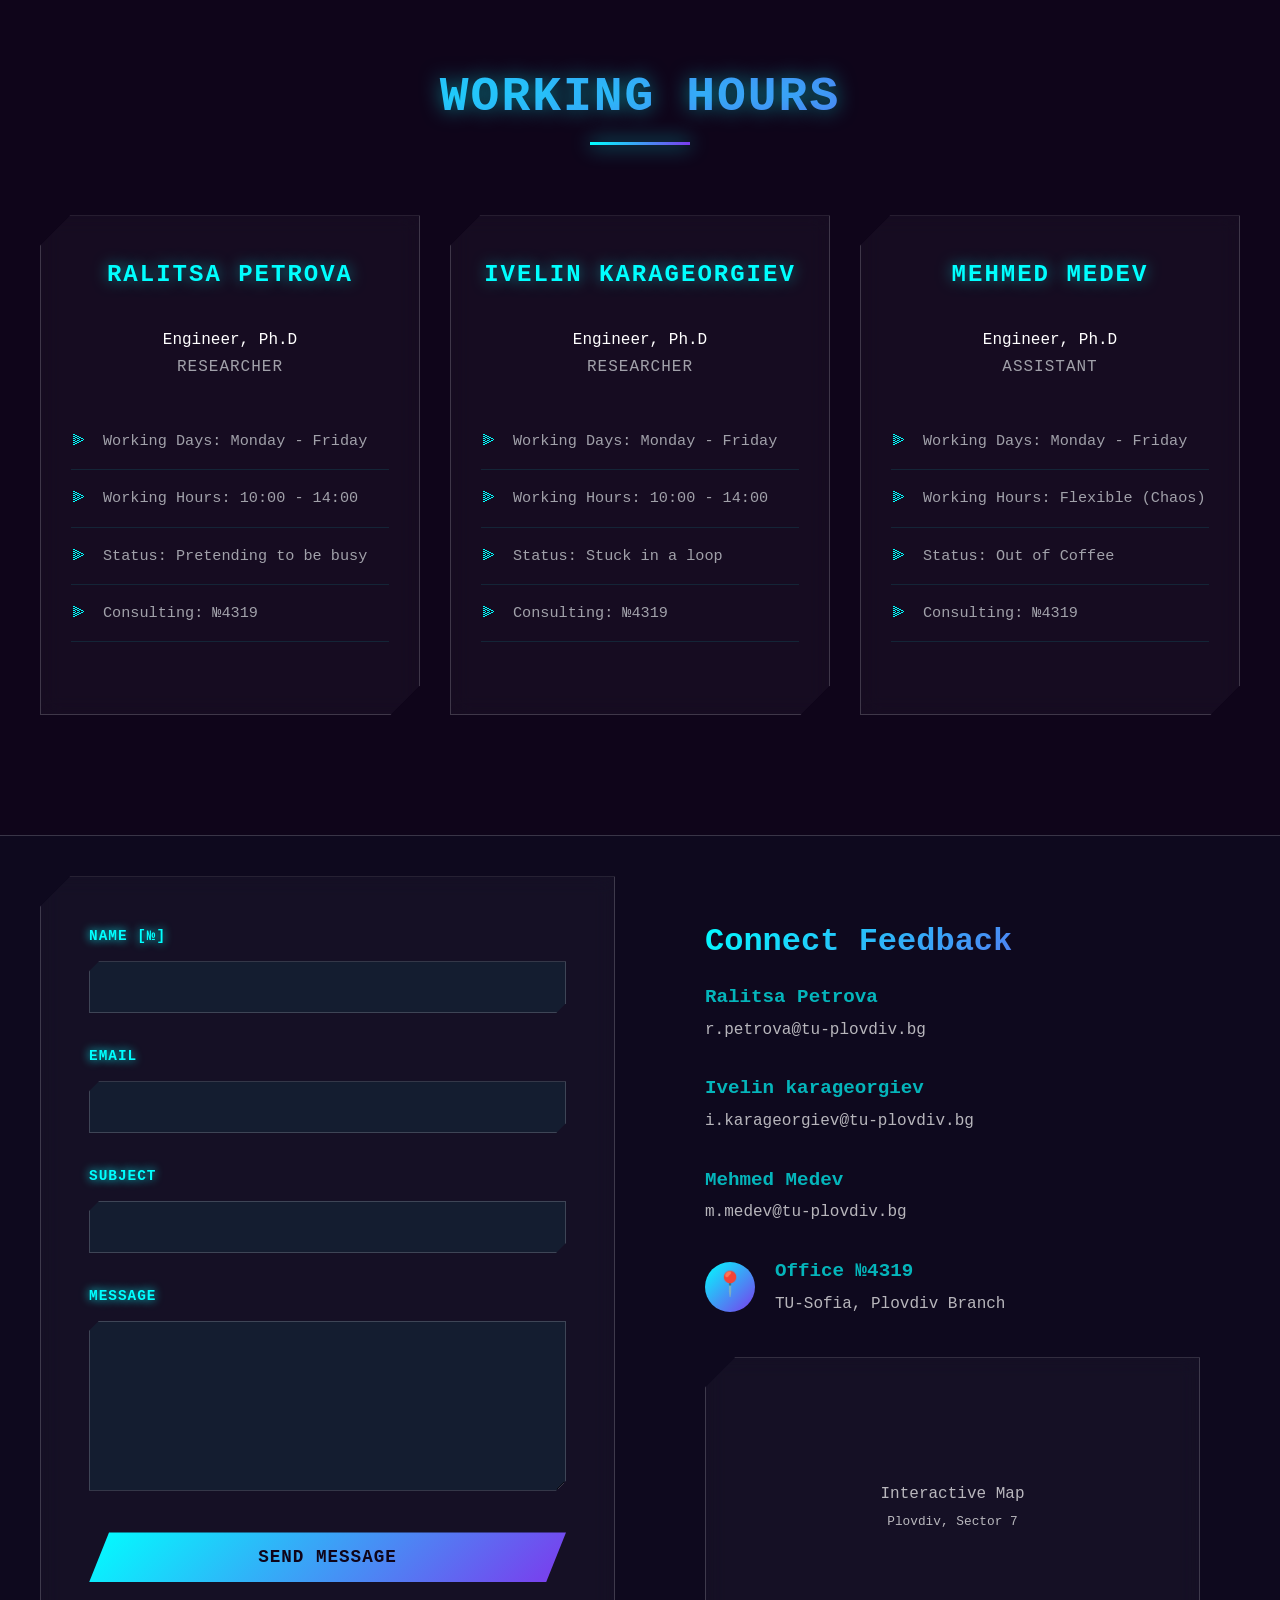
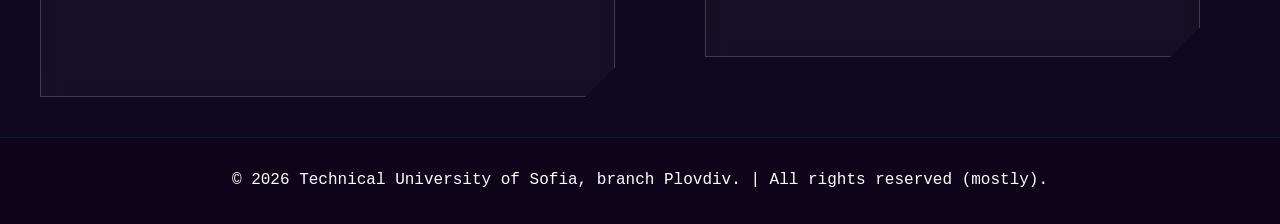
==== commit f035a1f7: "Add files via upload Signed-off-by: Molderon <Molderon@proton.me>" ====
--- a/index.html
+++ b/index.html
@@ -4,8 +4,54 @@
     <meta charset="UTF-8">
     <meta name="viewport" content="width=device-width, initial-scale=1.0">
     <title>Control Systems - Technical University of Sofia, branch Plovdiv</title>
-    <meta name="description" content="Research and Education in Control Systems, Robotics, and AI at TU-Sofia, Plovdiv.">
     <link href="ControlSystems.css" rel="stylesheet">
+    <style>
+        /* Targeted fixes for Spacing, Card Width, and Gaps */
+        section {
+            padding-bottom: 60px !important; 
+            padding-top: 60px !important;
+            margin-bottom: 0 !important;
+        }
+
+        #pricing {
+            padding-bottom: 120px !important; 
+        }
+
+        .pricing-grid {
+            display: flex;
+            justify-content: center;
+            gap: 30px;
+            flex-wrap: wrap;
+            max-width: 1400px;
+            margin: 0 auto;
+        }
+
+        .pricing-card {
+            min-width: 380px; 
+            min-height: 500px;
+            display: flex;
+            flex-direction: column;
+            justify-content: space-between;
+            padding: 40px 30px !important;
+        }
+
+        .plan-features li {
+            white-space: nowrap; 
+            font-size: 0.95rem;
+        }
+
+        .contact {
+            padding-top: 40px !important;
+            padding-bottom: 40px !important;
+        }
+
+        .footer {
+            margin-top: 0 !important;
+            padding: 30px 0 !important;
+            background: transparent !important;
+            border-top: 1px solid rgba(0,255,255,0.1);
+        }
+    </style>
 </head>
 <body id="top">
     <div class="cyber-bg" aria-hidden="true">
@@ -17,11 +63,7 @@
     <div class="orb orb1" aria-hidden="true"></div>
     <div class="orb orb2" aria-hidden="true"></div>
     <div class="orb orb3" aria-hidden="true"></div>
-    
-    <div class="grid-overlay" aria-hidden="true">
-        <div class="grid-lines"></div>
-        <div class="grid-glow"></div>
-    </div>
+    <div class="grid-overlay" aria-hidden="true"><div class="grid-lines"></div><div class="grid-glow"></div></div>
     <div class="scanlines" aria-hidden="true"></div>
     <div class="noise-overlay" aria-hidden="true"></div>
     
@@ -41,29 +83,11 @@
                     </a>
                 </div>
             </div>
-            <button class="mobile-menu-button" id="mobileMenuBtn" aria-label="Menu">
+            <button class="mobile-menu-button" id="mobileMenuBtn">
                 <div class="hamburger"><span></span><span></span><span></span></div>
             </button>
         </div>
     </nav>
-
-    <div class="mobile-menu-overlay" id="mobileMenuOverlay"></div>
-    <div class="mobile-menu" id="mobileMenu">
-        <div class="mobile-menu-header">
-            <a href="#top" class="mobile-menu-logo">./ControlSystems.sh</a>
-            <button class="mobile-menu-close" id="mobileMenuClose">✕</button>
-        </div>
-        <div class="mobile-menu-cta">
-            <a href="#" class="cyber-button">IRC ROOM</a>
-        </div>
-        <nav class="mobile-menu-nav">
-            <ul>
-                <li><a href="#features">Contacts</a></li>
-                <li><a href="#pricing">Staff Contacts</a></li>
-                <li><a href="#contact">Say Hi :)</a></li>
-            </ul>
-        </nav>
-    </div>
 
     <section class="hero">
         <div class="hero-container">
@@ -71,9 +95,15 @@
                 <span class="hero-nexus">Control</span><span class="hero-flow">Systems</span>
             </h1>
             <div class="hero-buttons">
-                <a href="#" class="btn-primary">Ph.D students Hotline</a>
-                <div class="has-tooltip" data-tooltip="Engineering is hard, would you like some help?">
-                    <a href="#" class="btn-secondary">About</a>
+                <a href="#" class="btn-primary">
+                    <span class="btn-content">Solution Hotline</span>
+                </a>
+                
+                <div class="has-tooltip" data-tooltip='->_{_%_}["->_{_%%_}[%p]"]''>
+                    <a href="#" class="btn-secondary">
+                        <span class="btn-content">About</span>
+                        <span class="btn-glitch"></span>
+                    </a>
                 </div>
             </div>
         </div>
@@ -81,69 +111,105 @@
 
     <section class="features" id="features">
         <h2 class="section-title">Core Features</h2>
-        <p class="section-subtitle">We have the tendency to enjoy hard problems</p>
+        <p class="section-subtitle">"Welcome to the internet, have a look around."</p>
         <div class="features-container">
             <div class="feature-tabs">
                 <div class="tab-item active" data-tab="performance"><span class="tab-icon">⚙</span><span>Domains</span></div>
                 <div class="tab-item" data-tab="security"><span class="tab-icon">🔬</span><span>Publications</span></div>
-                <div class="tab-item" data-tab="network"><span class="tab-icon">🌐</span><span>Upcoming Events</span></div>
+                <div class="tab-item" data-tab="network"><span class="tab-icon">🌐</span><span>Events</span></div>
                 <div class="tab-item" data-tab="analytics"><span class="tab-icon">>_</span><span>Hackathon</span></div>
-                <div class="tab-item" data-tab="integration"><span class="tab-icon">📊</span><span>Research Thesis</span></div>
+                <div class="tab-item" data-tab="integration"><span class="tab-icon">📊</span><span>Thesis</span></div>
             </div>
             <div class="feature-content">
                 <div class="content-panel active" id="performance">
-                    <h3>Engineering Domains</h3>
-                    <p>Advanced control theory applied to industrial automation and robotics. Focused on stability, precision, and adaptive system response.</p>
-                    <ul class="feature-list">
-                        <li>Linear & Non-linear Control</li>
-                        <li>Digital Twin Synchronization</li>
-                        <li>Adaptive Filtering</li>
-                        <li>Real-time Embedded Logic</li>
+                    <h3>Adaptive Existentialism</h3>
+                    <p>We optimize control loops so your machines can experience a mid-life crisis at 2 billion cycles per second. Total efficiency, zero purpose.</p>
+                    <ul class="feature-list">
+                        <li>PID controllers that feel "just okay."</li>
+                        <li>Automated regret-minimization algorithms.</li>
+                        <li>Non-linear feedback for non-linear trauma.</li>
+                        <li>Stability found only in the vacuum of space.</li>
                     </ul>
                 </div>
                 <div class="content-panel" id="security">
-                    <h3>System Security</h3>
-                    <p>Securing the Industrial Internet of Things (IIoT). We implement multi-layered encryption to protect critical infrastructure from cyber threats.</p>
-                    <ul class="feature-list">
-                        <li>Encrypted Data Streams</li>
-                        <li>Secure PLC Communication</li>
-                        <li>Network Intrusion Detection</li>
-                        <li>Resilient Control Architecture</li>
-                    </ul>
-                </div>
-                </div>
+                    <h3>The Security Theater</h3>
+                    <p>We encrypt your data so thoroughly that even God can't see why you spent $14 on a digital avocado toast.</p>
+                    <ul class="feature-list">
+                        <li>256-bit encryption for your 4-bit problems.</li>
+                        <li>Firewalls thicker than your denial.</li>
+                        <li>Password strength: "DeeplyDepressed123!"</li>
+                        <li>Biometric locks for people who hate themselves.</li>
+                    </ul>
+                </div>
+                <div class="content-panel" id="network">
+                    <h3>Social Distance Networking</h3>
+                    <p>Connecting the world so we can all feel lonely together. Low-latency links to ensure you are ignored in real-time.</p>
+                    <ul class="feature-list">
+                        <li>High-speed fiber for low-speed conversations.</li>
+                        <li>Decentralized nodes (just like your friend group).</li>
+                        <li>Packet loss as a metaphor for missed connections.</li>
+                        <li>5G signal strong enough to melt your ego.</li>
+                    </ul>
+                </div>
+                <div class="content-panel" id="analytics">
+                    <h3>Predictive Disasters</h3>
+                    <p>Our AI analyzes your past mistakes to accurately predict exactly how you'll ruin next Tuesday.</p>
+                    <ul class="feature-list">
+                        <li>Machine learning that learns to be tired.</li>
+                        <li>Big Data for people with tiny attention spans.</li>
+                        <li>Stochastic modeling of your inevitable burnout.</li>
+                        <li>Deep learning... but not too deep, it’s scary.</li>
+                    </ul>
+                </div>
+                <div class="content-panel" id="integration">
+                    <h3>API (Anxiety Programming Interface)</h3>
+                    <p>Seamlessly integrate your remaining sanity with our cloud infrastructure. It's funny how the cloud is just someone's basement.</p>
+                    <ul class="feature-list">
+                        <li>RESTful APIs for restless developers.</li>
+                        <li>Universal Handshakes (without the eye contact).</li>
+                        <li>Legacy support for your outdated worldview.</li>
+                        <li>Websockets that leak more than your secrets.</li>
+                    </ul>
+                </div>
+            </div>
         </div>
     </section>
  
     <section class="pricing fade-up" id="pricing">
         <div class="pricing-container">
-            <h2 class="section-title">Consulting Hours</h2>
+            <div class="section-header"><h2 class="section-title">Working Hours</h2></div>
             <div class="pricing-grid">
                 <div class="pricing-card">
                     <div class="plan-name">Ralitsa Petrova</div>
-                    <div class="plan-details">Engineer, Ph.D | Researcher</div>
+                    <div class="Enterity Name">Engineer, Ph.D</div>
+                    <div class="plan-period">Researcher</div>
                     <ul class="plan-features">
-                        <li>Days: Mon - Fri</li>
-                        <li>Hours: 10:00 - 14:00</li>
-                        <li>Status: Available</li>
+                        <li>Working Days: Monday - Friday</li>
+                        <li>Working Hours: 10:00 - 14:00</li>
+                        <li>Status: Pretending to be busy</li>
+                        <li>Consulting: №4319</li>                    
                     </ul>
                 </div>
                 <div class="pricing-card">
                     <div class="plan-name">Ivelin Karageorgiev</div>
-                    <div class="plan-details">Engineer, Ph.D | Researcher</div>
+                    <div class="Enterity Name">Engineer, Ph.D</div>
+                    <div class="plan-period">Researcher</div>
                     <ul class="plan-features">
-                        <li>Days: Mon - Fri</li>
-                        <li>Hours: 10:00 - 14:00</li>
-                        <li>Status: Available</li>
+                        <li>Working Days: Monday - Friday</li>
+                        <li>Working Hours: 10:00 - 14:00</li>
+                        <li>Status: Stuck in a loop</li>
+                        <li>Consulting: №4319</li>                    
                     </ul>
                 </div>
                 <div class="pricing-card">
                     <div class="plan-name">Mehmed Medev</div>
-                    <div class="plan-details">Engineer, Ph.D | Assistant</div>
+                    <div class="Enterity Name">Engineer, Ph.D</div>
+                    <div class="plan-period">Assistant</div>
                     <ul class="plan-features">
-                        <li>Days: Mon - Fri</li>
-                        <li>Hours: Flexible</li>
-                        <li>Status: In Lab</li>
+                        <li>Working Days: Monday - Friday</li>
+                        <li>Working Hours: Flexible (Chaos)</li>
+                        <li>Status: Out of Coffee</li>
+                        <li>Consulting: №4319</li>                    
                     </ul>
                 </div>
             </div>
@@ -153,14 +219,14 @@
     <section class="contact" id="contact">
         <div class="contact-container">
             <div class="contact-form">
-                    <form id="contactForm" name="contact" method="POST" action="/.netlify/functions/transmit" data-netlify="true" netlify-honeypot="bot-field">
+                <form id="contactForm" name="contact" method="POST" action="/.netlify/functions/transmit" data-netlify="true" netlify-honeypot="bot-field">
                     <p style="display:none;"><label>Bot Field: <input name="bot-field" /></label></p>
                     <div class="form-group">
                         <label for="name">Name [№]</label>
                         <input type="text" id="name" name="name" required>
                     </div>
                     <div class="form-group">
-                        <label for="email">Your Email</label>
+                        <label for="email">Email</label>
                         <input type="email" id="email" name="email" required>
                     </div>
                     <div class="form-group">
@@ -175,18 +241,36 @@
                 </form>
             </div>
             <div class="contact-info">
-                <h3>Contact Feedback</h3>
-                <div class="info-item">
-                    <div class="info-details">
-                        <h4>Office Location</h4>
-                        <p>Technical University of Sofia, Branch Plovdiv</p>
-                        <p>Office №4319</p>
+                <h3>Connect Feedback</h3>
+                <div class="info-item">
+                    <div class="info-details">
+                        <h4>Ralitsa Petrova</h4>
+                        <p>r.petrova@tu-plovdiv.bg</p>
+                    </div>
+                </div>
+                <div class="info-item">
+                    <div class="info-details">
+                        <h4>Ivelin karageorgiev</h4>
+                        <p>i.karageorgiev@tu-plovdiv.bg</p>
+                    </div>
+                </div>
+                <div class="info-item">
+                    <div class="info-details">
+                        <h4>Mehmed Medev</h4>
+                        <p>m.medev@tu-plovdiv.bg</p>
+                    </div>
+                </div>
+                <div class="info-item">
+                    <div class="info-icon">📍</div>
+                    <div class="info-details">
+                        <h4>Office №4319</h4>
+                        <p>TU-Sofia, Plovdiv Branch</p>
                     </div>
                 </div>
                 <div class="map-container">
                     <div class="map-placeholder">
-                        <p>Interactive Map Interface</p>
-                        <p style="font-size: 0.8rem;">Plovdiv, Bulgaria</p>
+                        <p>Interactive Map</p>
+                        <p style="font-size: 0.8rem; margin-top: 5px;">Plovdiv, Sector 7</p>
                     </div>
                 </div>
             </div>
@@ -195,11 +279,10 @@
 
     <footer class="footer">
         <div class="footer-content">
-            <p>&copy; 2026 Technical University of Sofia, branch Plovdiv.</p>
+            <p>&copy; 2026 Technical University of Sofia, branch Plovdiv. | All rights reserved (mostly).</p>
         </div>
     </footer>
 
     <script src="ControlSystems.js"></script>
 </body>
-
-</html>
+</html>
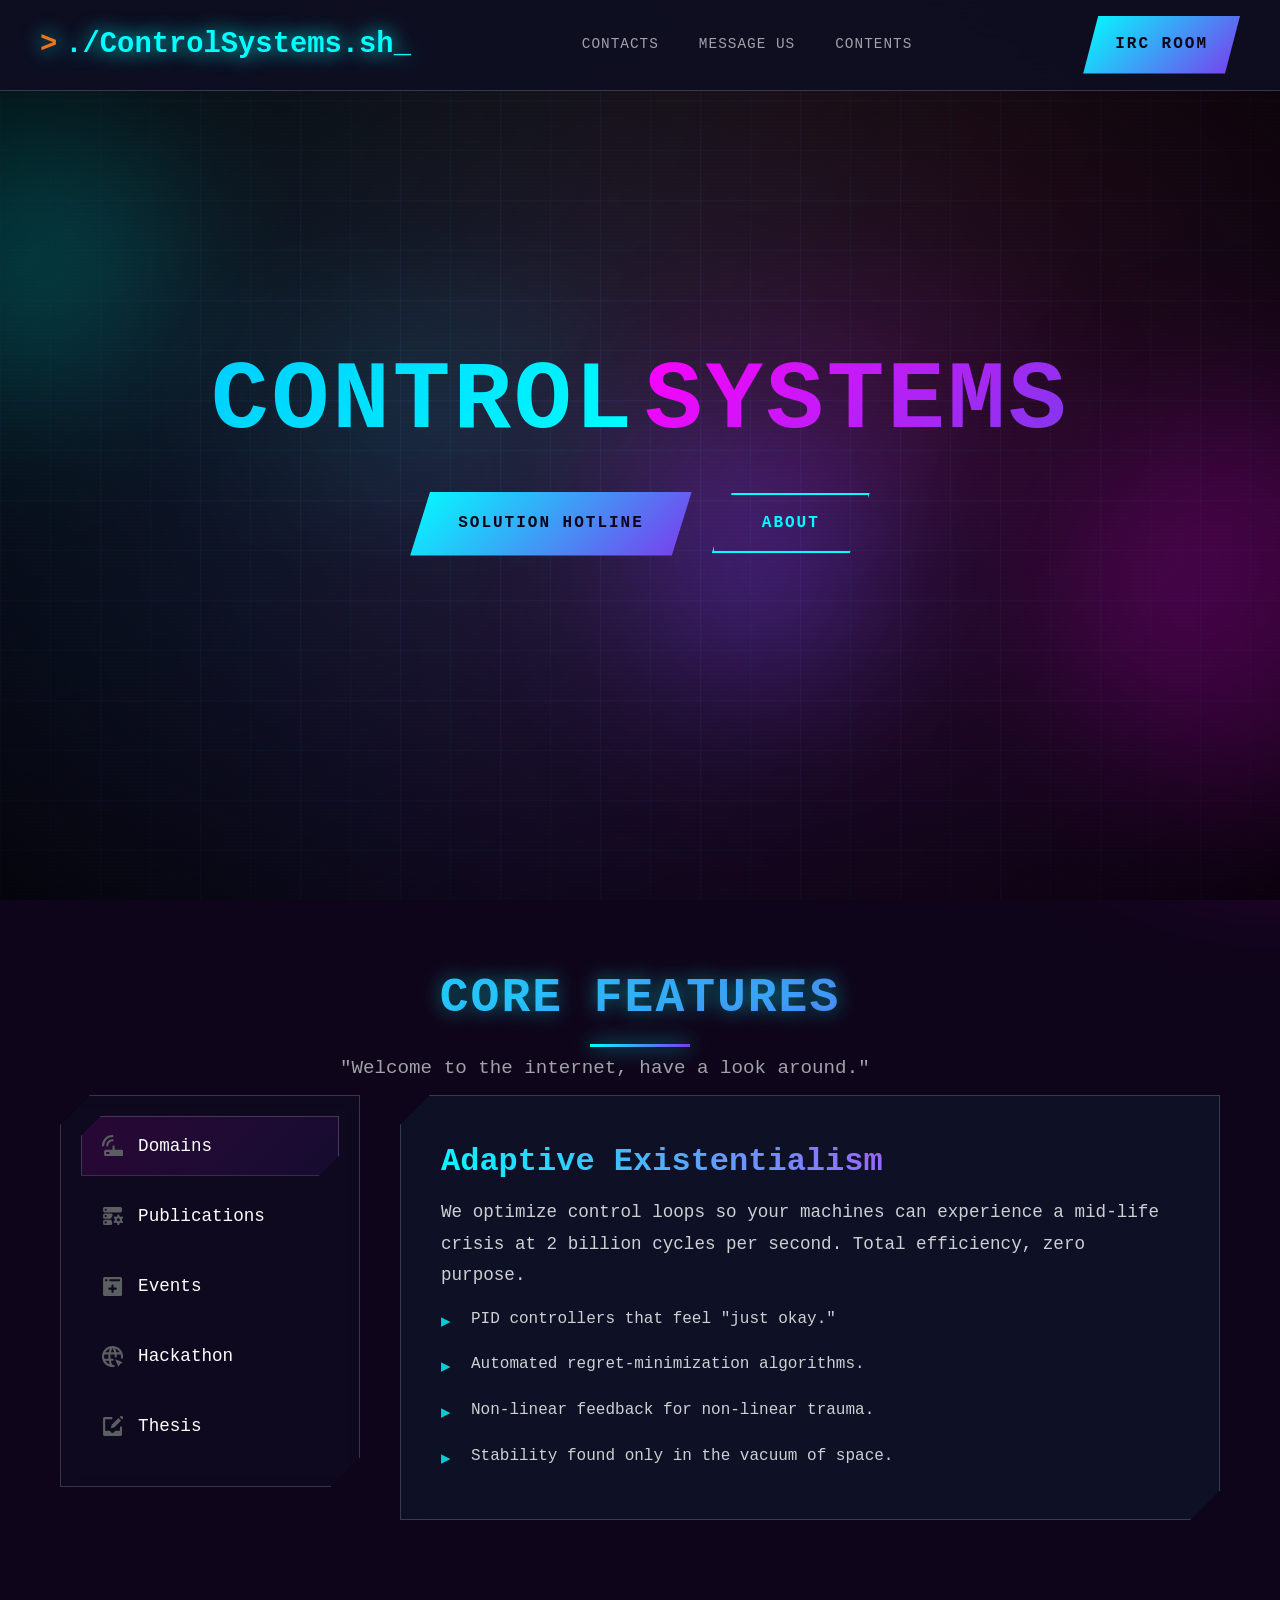
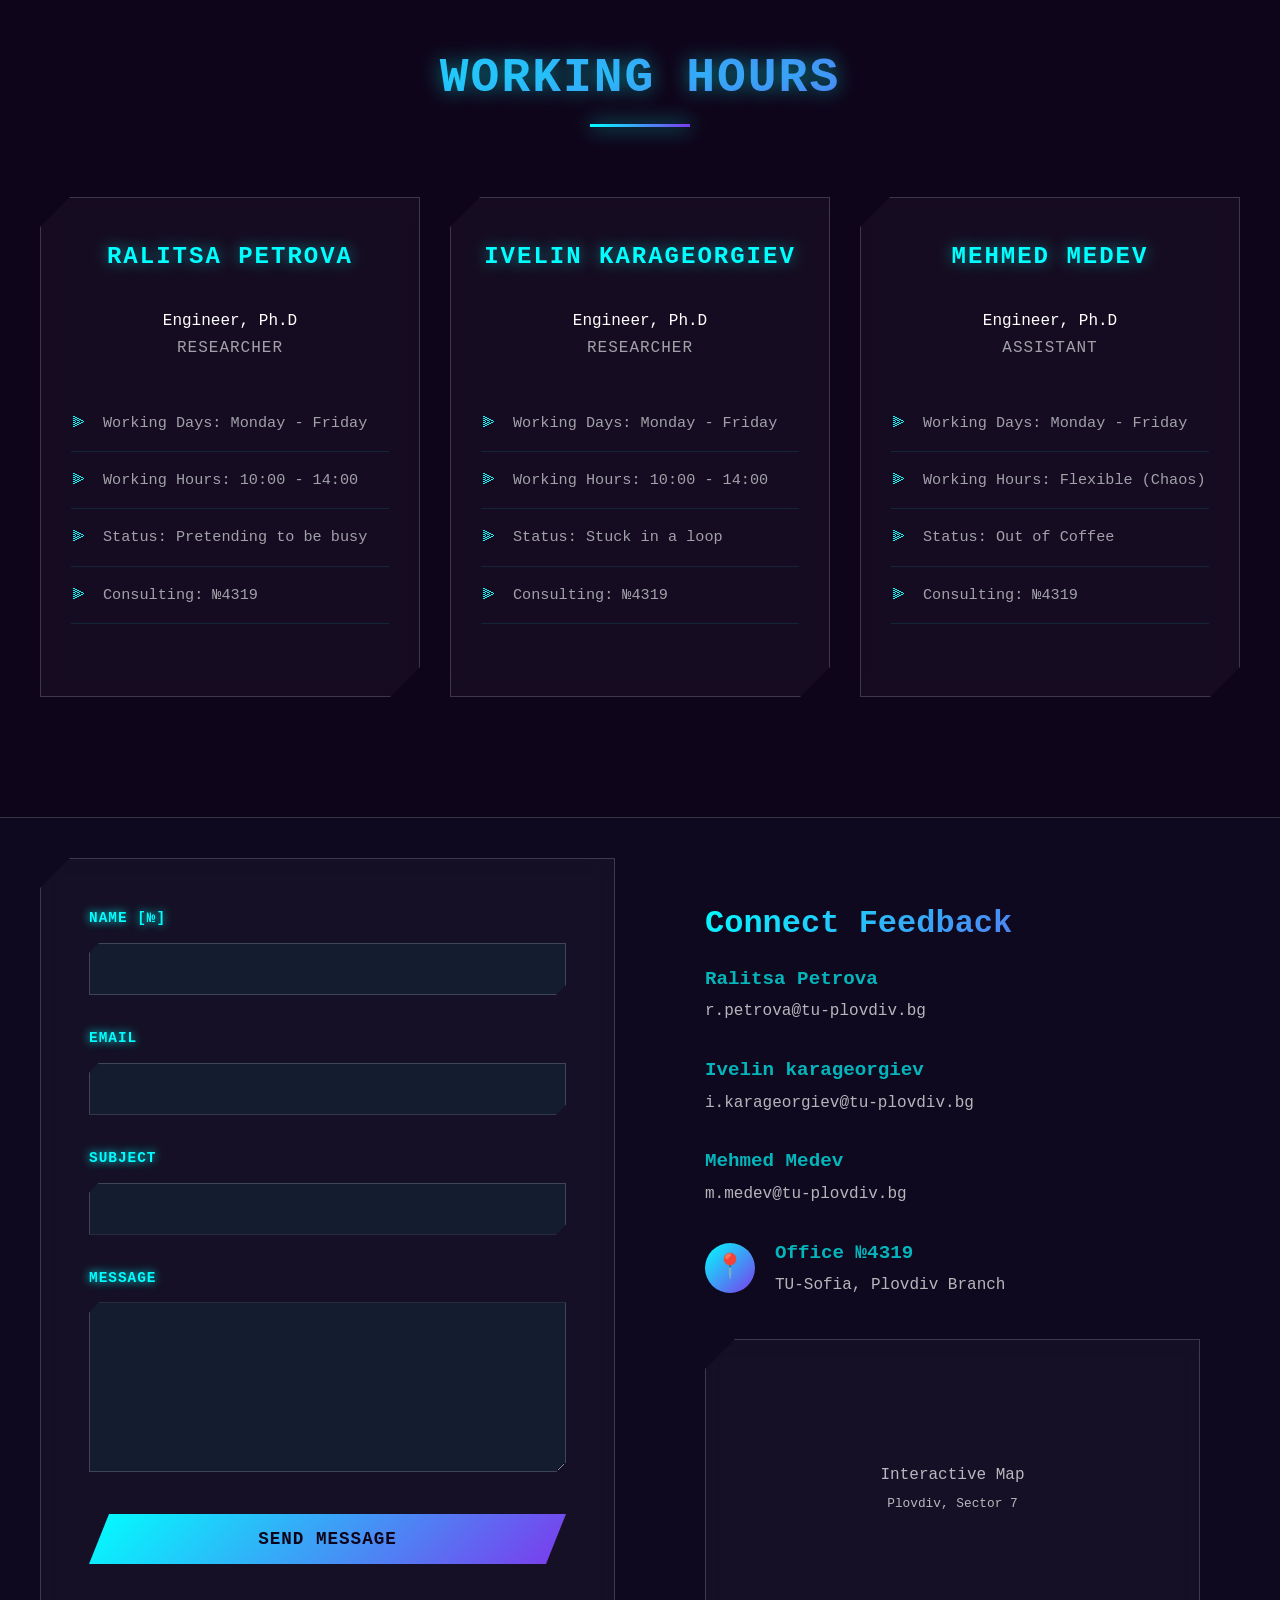
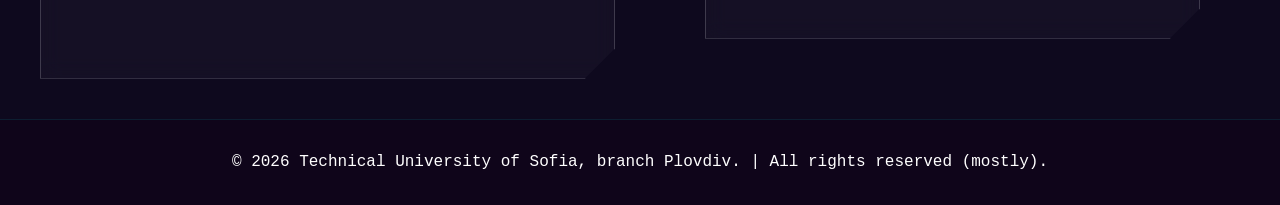
==== commit b0558fbd: "Add files via upload Signed-off-by: Molderon <Molderon@proton.me>" ====
--- a/index.html
+++ b/index.html
@@ -112,59 +112,75 @@
     <section class="features" id="features">
         <h2 class="section-title">Core Features</h2>
         <p class="section-subtitle">"Welcome to the internet, have a look around."</p>
+        
         <div class="features-container">
             <div class="feature-tabs">
-                <div class="tab-item active" data-tab="performance"><span class="tab-icon">⚙</span><span>Domains</span></div>
-                <div class="tab-item" data-tab="security"><span class="tab-icon">🔬</span><span>Publications</span></div>
-                <div class="tab-item" data-tab="network"><span class="tab-icon">🌐</span><span>Events</span></div>
-                <div class="tab-item" data-tab="analytics"><span class="tab-icon">>_</span><span>Hackathon</span></div>
-                <div class="tab-item" data-tab="integration"><span class="tab-icon">📊</span><span>Thesis</span></div>
-            </div>
+                <div class="tab-item active" data-tab="performance">
+                    <sys-icon name="2"></sys-icon><span>Domains</span>
+                </div>
+                <div class="tab-item" data-tab="security">
+                    <sys-icon name="3"></sys-icon><span>Publications</span>
+                </div>
+                <div class="tab-item" data-tab="network">
+                    <sys-icon name="4"></sys-icon><span>Events</span>
+                </div>
+                <div class="tab-item" data-tab="analytics">
+                    <sys-icon name="5"></sys-icon><span>Hackathon</span>
+                </div>
+                <div class="tab-item" data-tab="integration">
+                    <sys-icon name="6"></sys-icon><span>Thesis</span>
+                </div>
+            </div>
+        
             <div class="feature-content">
                 <div class="content-panel active" id="performance">
                     <h3>Adaptive Existentialism</h3>
                     <p>We optimize control loops so your machines can experience a mid-life crisis at 2 billion cycles per second. Total efficiency, zero purpose.</p>
-                    <ul class="feature-list">
+                    <ul class="feature-list dom-bullets">
                         <li>PID controllers that feel "just okay."</li>
                         <li>Automated regret-minimization algorithms.</li>
                         <li>Non-linear feedback for non-linear trauma.</li>
                         <li>Stability found only in the vacuum of space.</li>
                     </ul>
                 </div>
+            
                 <div class="content-panel" id="security">
                     <h3>The Security Theater</h3>
                     <p>We encrypt your data so thoroughly that even God can't see why you spent $14 on a digital avocado toast.</p>
-                    <ul class="feature-list">
+                    <ul class="feature-list pub-bullets">
                         <li>256-bit encryption for your 4-bit problems.</li>
                         <li>Firewalls thicker than your denial.</li>
                         <li>Password strength: "DeeplyDepressed123!"</li>
                         <li>Biometric locks for people who hate themselves.</li>
                     </ul>
                 </div>
+            
                 <div class="content-panel" id="network">
                     <h3>Social Distance Networking</h3>
                     <p>Connecting the world so we can all feel lonely together. Low-latency links to ensure you are ignored in real-time.</p>
-                    <ul class="feature-list">
+                    <ul class="feature-list event-bullets">
                         <li>High-speed fiber for low-speed conversations.</li>
                         <li>Decentralized nodes (just like your friend group).</li>
                         <li>Packet loss as a metaphor for missed connections.</li>
                         <li>5G signal strong enough to melt your ego.</li>
                     </ul>
                 </div>
+            
                 <div class="content-panel" id="analytics">
                     <h3>Predictive Disasters</h3>
                     <p>Our AI analyzes your past mistakes to accurately predict exactly how you'll ruin next Tuesday.</p>
-                    <ul class="feature-list">
+                    <ul class="feature-list hack-bullets">
                         <li>Machine learning that learns to be tired.</li>
                         <li>Big Data for people with tiny attention spans.</li>
                         <li>Stochastic modeling of your inevitable burnout.</li>
                         <li>Deep learning... but not too deep, it’s scary.</li>
                     </ul>
                 </div>
+            
                 <div class="content-panel" id="integration">
                     <h3>API (Anxiety Programming Interface)</h3>
                     <p>Seamlessly integrate your remaining sanity with our cloud infrastructure. It's funny how the cloud is just someone's basement.</p>
-                    <ul class="feature-list">
+                    <ul class="feature-list thesis-bullets">
                         <li>RESTful APIs for restless developers.</li>
                         <li>Universal Handshakes (without the eye contact).</li>
                         <li>Legacy support for your outdated worldview.</li>
--- a/ControlSystems.css
+++ b/ControlSystems.css
@@ -2016,4 +2016,15 @@
     gap: 20px;
     justify-content: center;
     align-items: center;
+}
+
+/* Icon annimation  */
+sys-icon {
+    transition: transform 0.2s ease, filter 0.2s ease;
+    cursor: pointer;
+}
+
+sys-icon:hover {
+    transform: scale(1.2);
+    filter: drop-shadow(0 0 5px #00d4ff);
 }
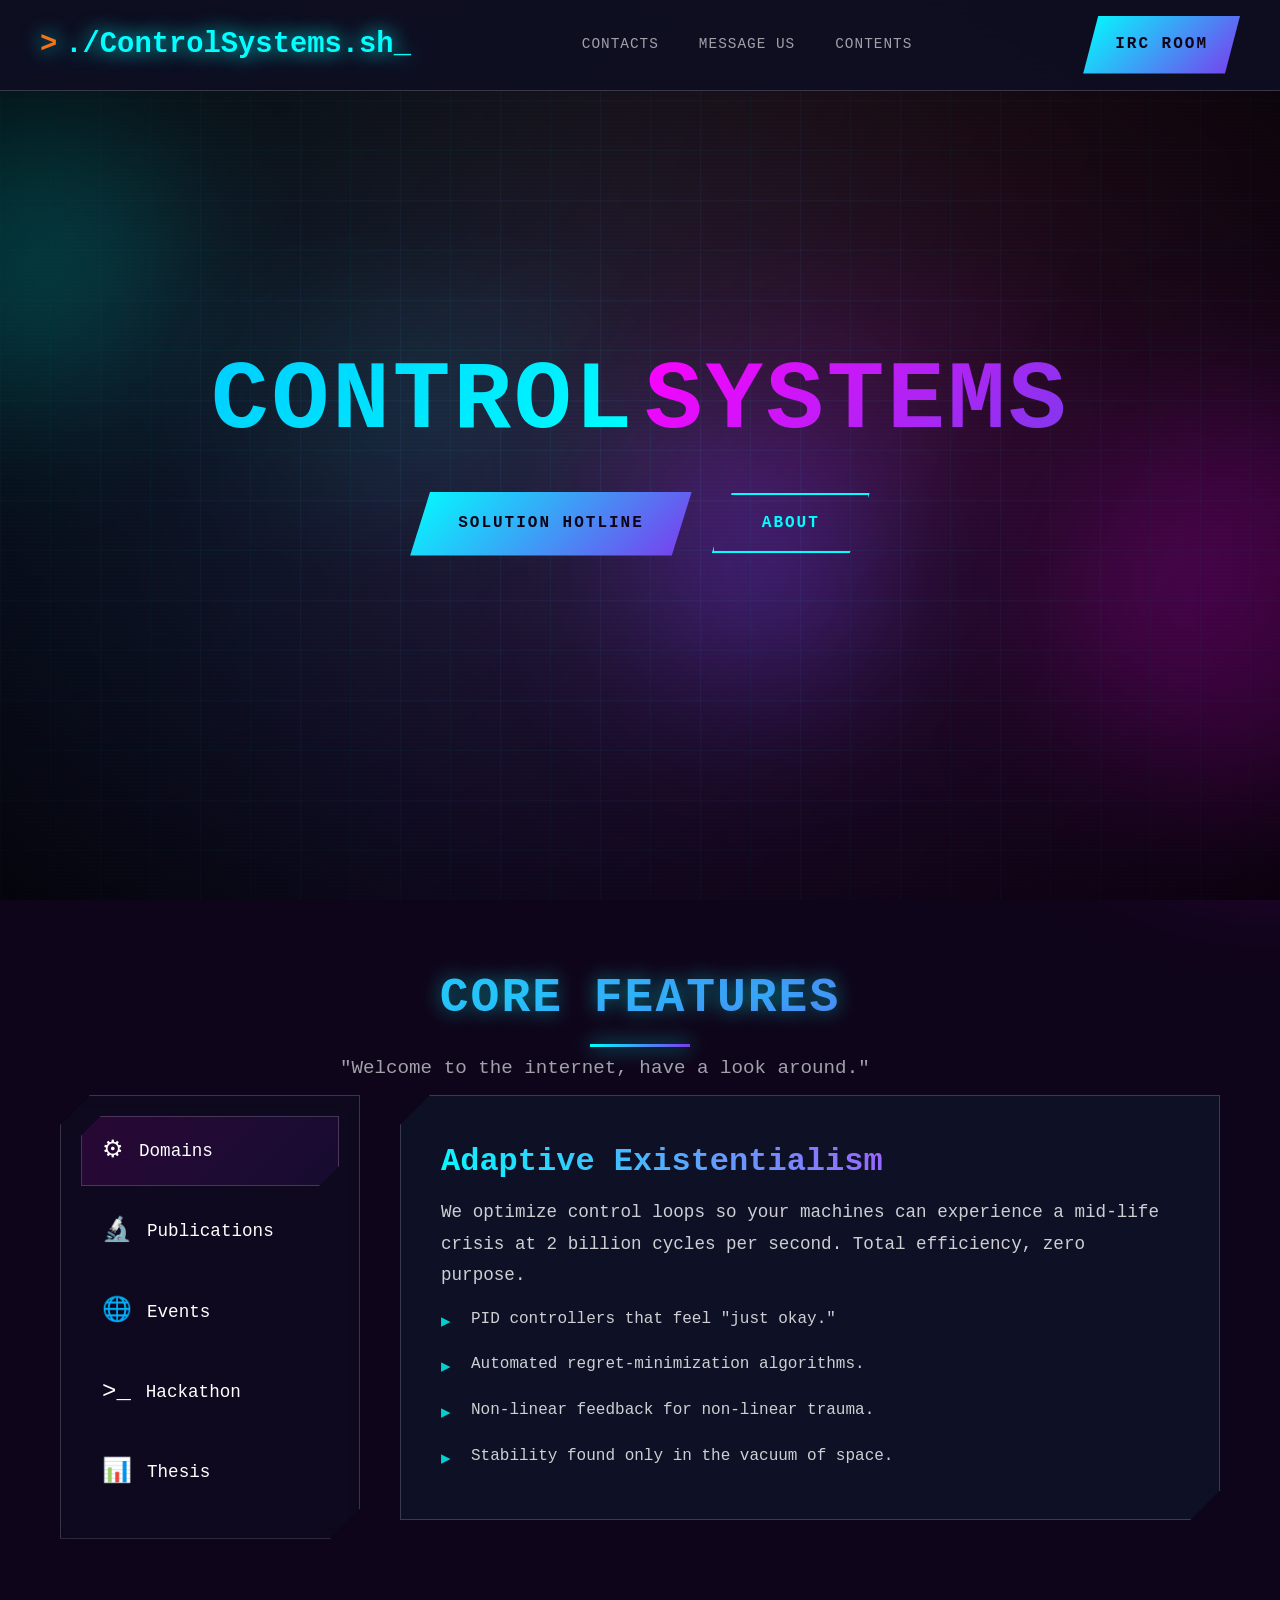
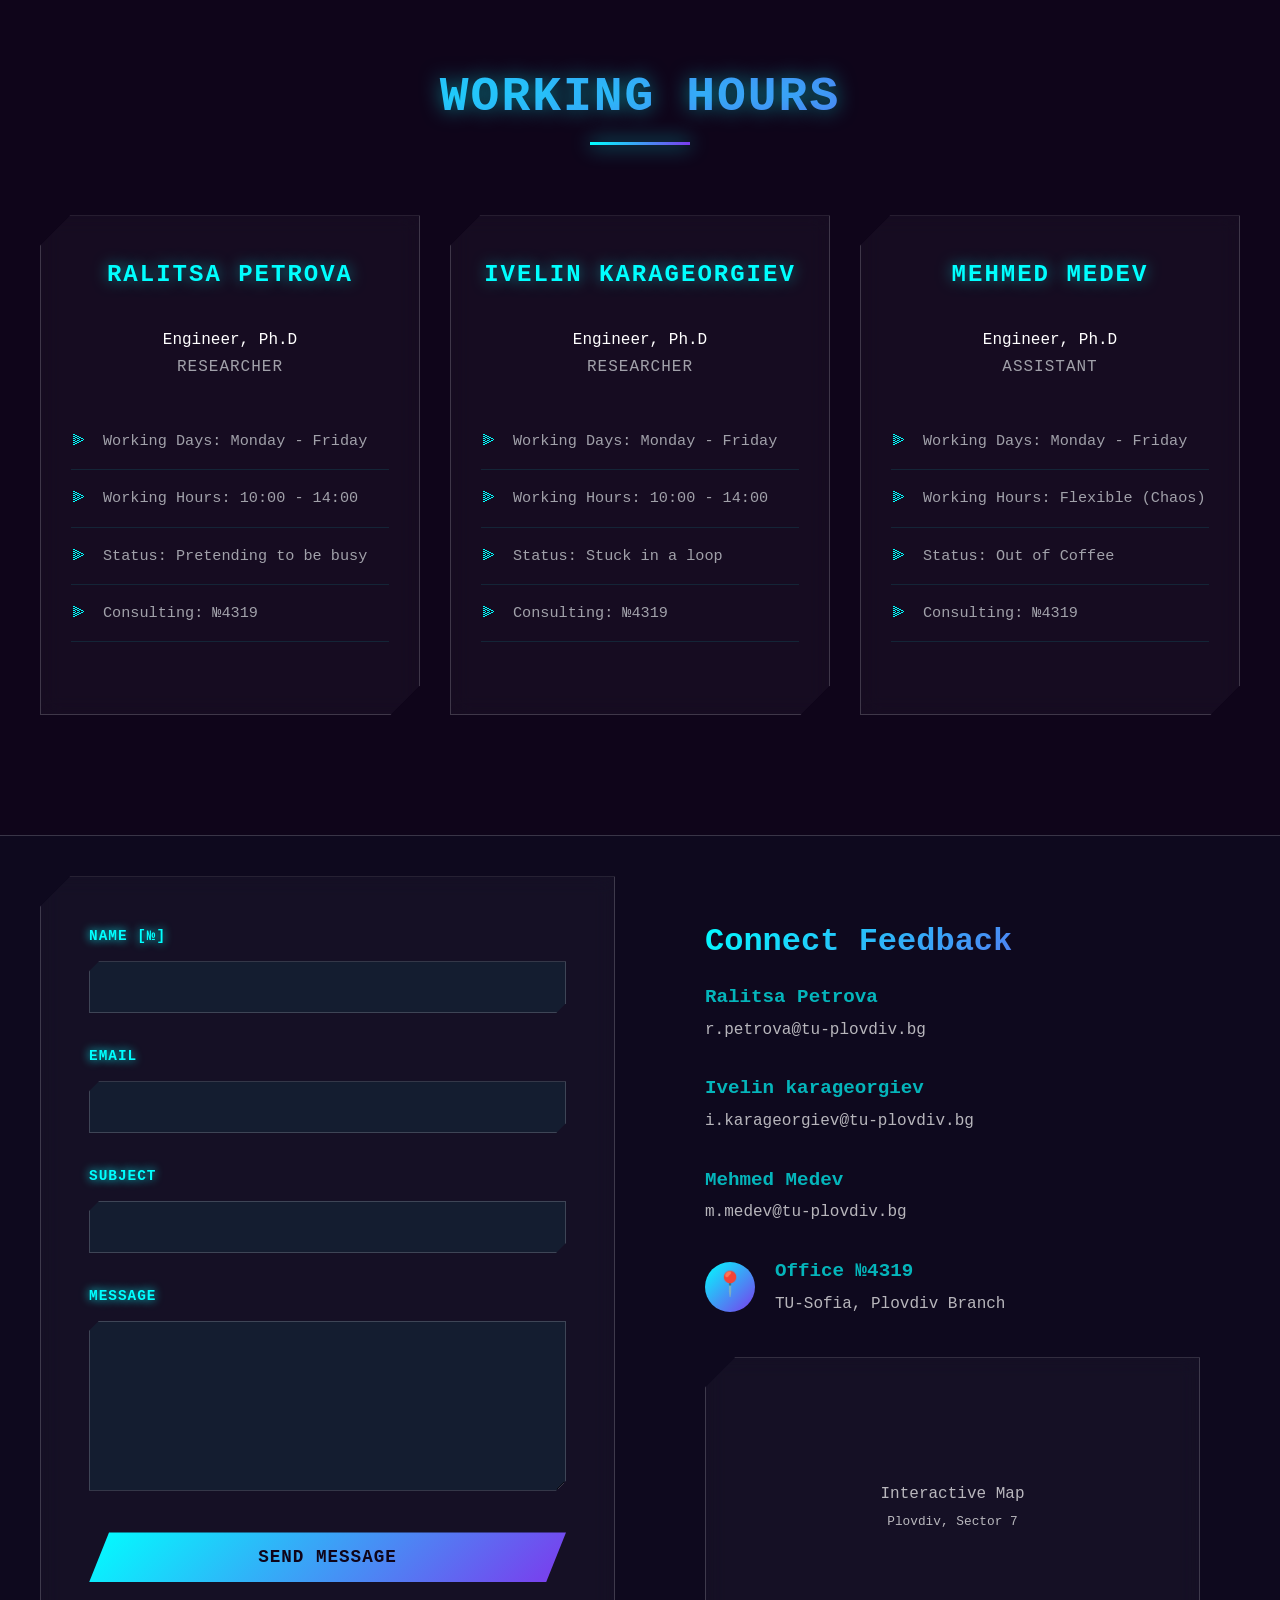
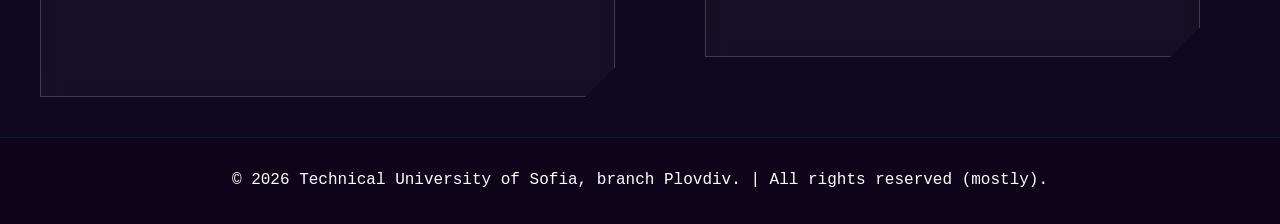
==== commit 6ded8e0b: "Add files via upload Signed-off-by: Molderon <Molderon@proton.me>" ====
--- a/index.html
+++ b/index.html
@@ -112,75 +112,59 @@
     <section class="features" id="features">
         <h2 class="section-title">Core Features</h2>
         <p class="section-subtitle">"Welcome to the internet, have a look around."</p>
-        
         <div class="features-container">
             <div class="feature-tabs">
-                <div class="tab-item active" data-tab="performance">
-                    <sys-icon name="2"></sys-icon><span>Domains</span>
-                </div>
-                <div class="tab-item" data-tab="security">
-                    <sys-icon name="3"></sys-icon><span>Publications</span>
-                </div>
-                <div class="tab-item" data-tab="network">
-                    <sys-icon name="4"></sys-icon><span>Events</span>
-                </div>
-                <div class="tab-item" data-tab="analytics">
-                    <sys-icon name="5"></sys-icon><span>Hackathon</span>
-                </div>
-                <div class="tab-item" data-tab="integration">
-                    <sys-icon name="6"></sys-icon><span>Thesis</span>
-                </div>
-            </div>
-        
+                <div class="tab-item active" data-tab="performance"><span class="tab-icon">⚙</span><span>Domains</span></div>
+                <div class="tab-item" data-tab="security"><span class="tab-icon">🔬</span><span>Publications</span></div>
+                <div class="tab-item" data-tab="network"><span class="tab-icon">🌐</span><span>Events</span></div>
+                <div class="tab-item" data-tab="analytics"><span class="tab-icon">>_</span><span>Hackathon</span></div>
+                <div class="tab-item" data-tab="integration"><span class="tab-icon">📊</span><span>Thesis</span></div>
+            </div>
             <div class="feature-content">
                 <div class="content-panel active" id="performance">
                     <h3>Adaptive Existentialism</h3>
                     <p>We optimize control loops so your machines can experience a mid-life crisis at 2 billion cycles per second. Total efficiency, zero purpose.</p>
-                    <ul class="feature-list dom-bullets">
+                    <ul class="feature-list">
                         <li>PID controllers that feel "just okay."</li>
                         <li>Automated regret-minimization algorithms.</li>
                         <li>Non-linear feedback for non-linear trauma.</li>
                         <li>Stability found only in the vacuum of space.</li>
                     </ul>
                 </div>
-            
                 <div class="content-panel" id="security">
                     <h3>The Security Theater</h3>
                     <p>We encrypt your data so thoroughly that even God can't see why you spent $14 on a digital avocado toast.</p>
-                    <ul class="feature-list pub-bullets">
+                    <ul class="feature-list">
                         <li>256-bit encryption for your 4-bit problems.</li>
                         <li>Firewalls thicker than your denial.</li>
                         <li>Password strength: "DeeplyDepressed123!"</li>
                         <li>Biometric locks for people who hate themselves.</li>
                     </ul>
                 </div>
-            
                 <div class="content-panel" id="network">
                     <h3>Social Distance Networking</h3>
                     <p>Connecting the world so we can all feel lonely together. Low-latency links to ensure you are ignored in real-time.</p>
-                    <ul class="feature-list event-bullets">
+                    <ul class="feature-list">
                         <li>High-speed fiber for low-speed conversations.</li>
                         <li>Decentralized nodes (just like your friend group).</li>
                         <li>Packet loss as a metaphor for missed connections.</li>
                         <li>5G signal strong enough to melt your ego.</li>
                     </ul>
                 </div>
-            
                 <div class="content-panel" id="analytics">
                     <h3>Predictive Disasters</h3>
                     <p>Our AI analyzes your past mistakes to accurately predict exactly how you'll ruin next Tuesday.</p>
-                    <ul class="feature-list hack-bullets">
+                    <ul class="feature-list">
                         <li>Machine learning that learns to be tired.</li>
                         <li>Big Data for people with tiny attention spans.</li>
                         <li>Stochastic modeling of your inevitable burnout.</li>
                         <li>Deep learning... but not too deep, it’s scary.</li>
                     </ul>
                 </div>
-            
                 <div class="content-panel" id="integration">
                     <h3>API (Anxiety Programming Interface)</h3>
                     <p>Seamlessly integrate your remaining sanity with our cloud infrastructure. It's funny how the cloud is just someone's basement.</p>
-                    <ul class="feature-list thesis-bullets">
+                    <ul class="feature-list">
                         <li>RESTful APIs for restless developers.</li>
                         <li>Universal Handshakes (without the eye contact).</li>
                         <li>Legacy support for your outdated worldview.</li>
--- a/ControlSystems.css
+++ b/ControlSystems.css
@@ -2016,15 +2016,4 @@
     gap: 20px;
     justify-content: center;
     align-items: center;
-}
-
-/* Icon annimation  */
-sys-icon {
-    transition: transform 0.2s ease, filter 0.2s ease;
-    cursor: pointer;
-}
-
-sys-icon:hover {
-    transform: scale(1.2);
-    filter: drop-shadow(0 0 5px #00d4ff);
 }
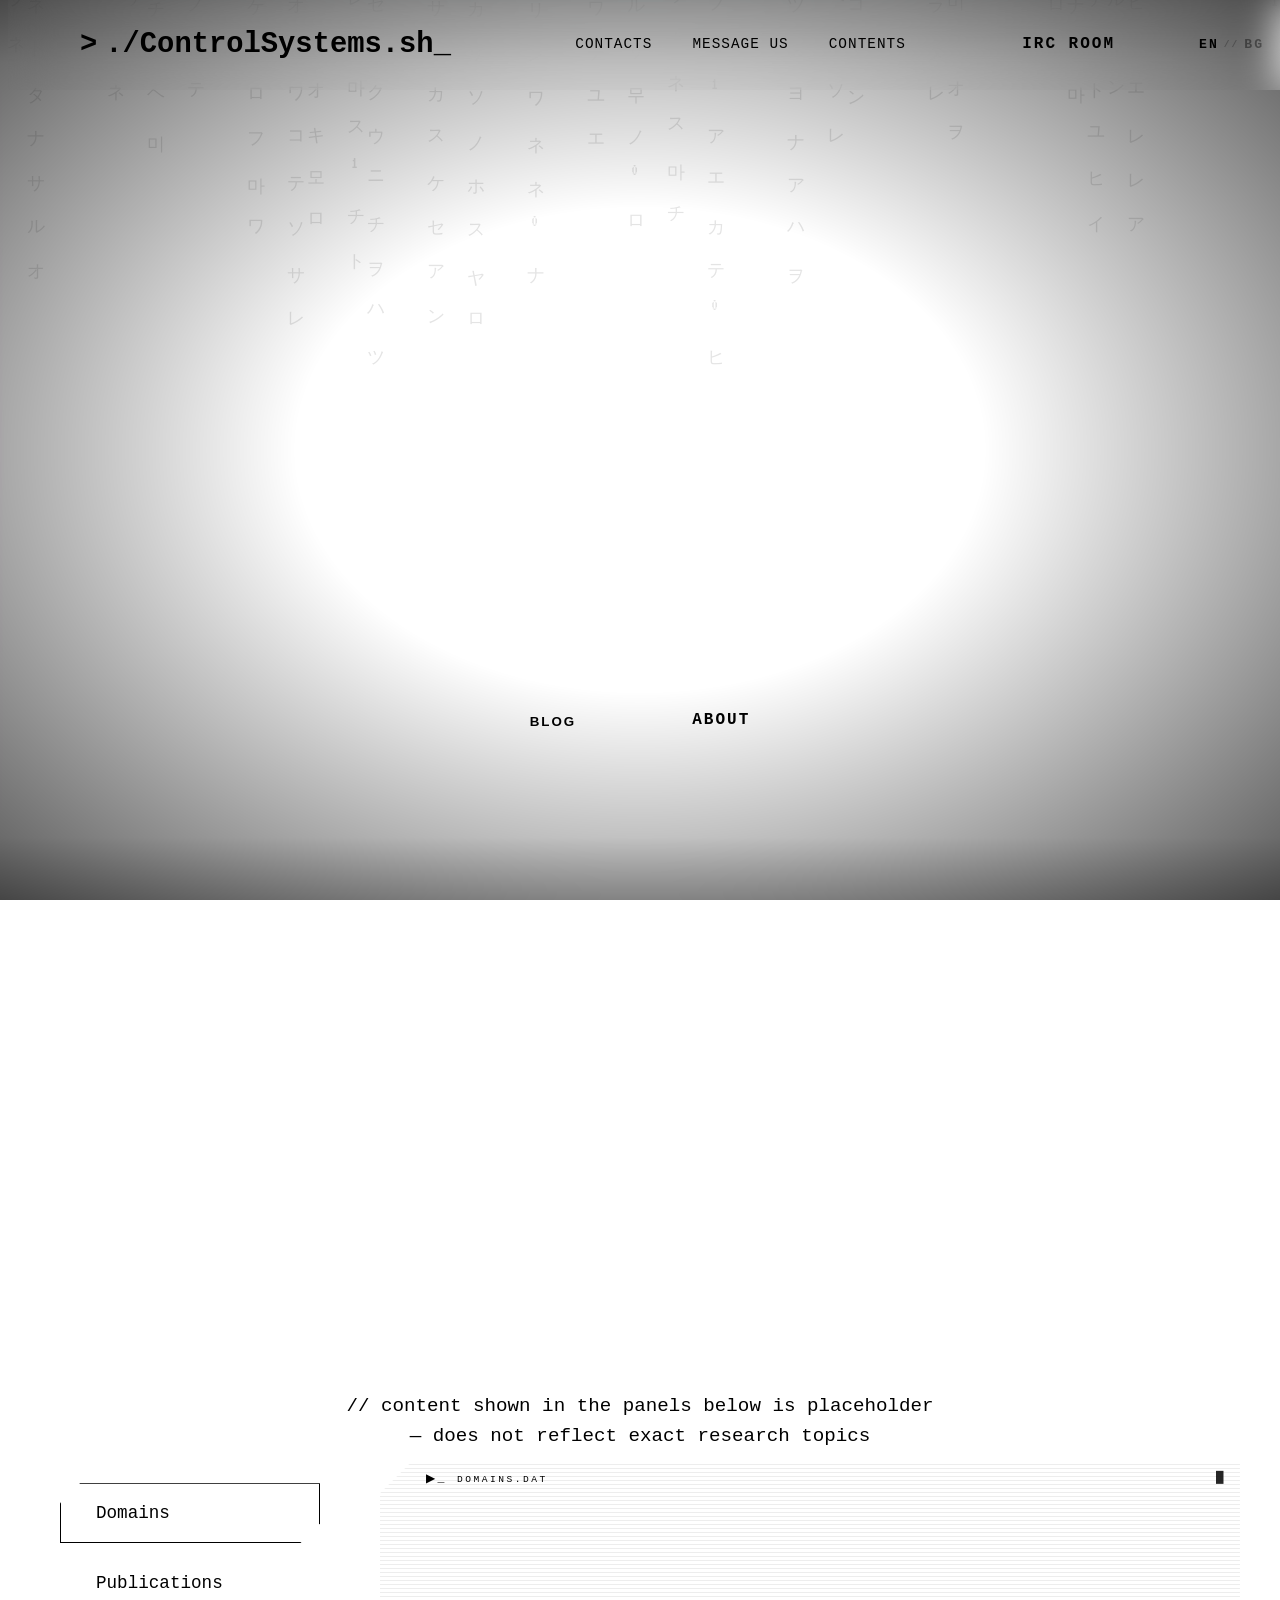
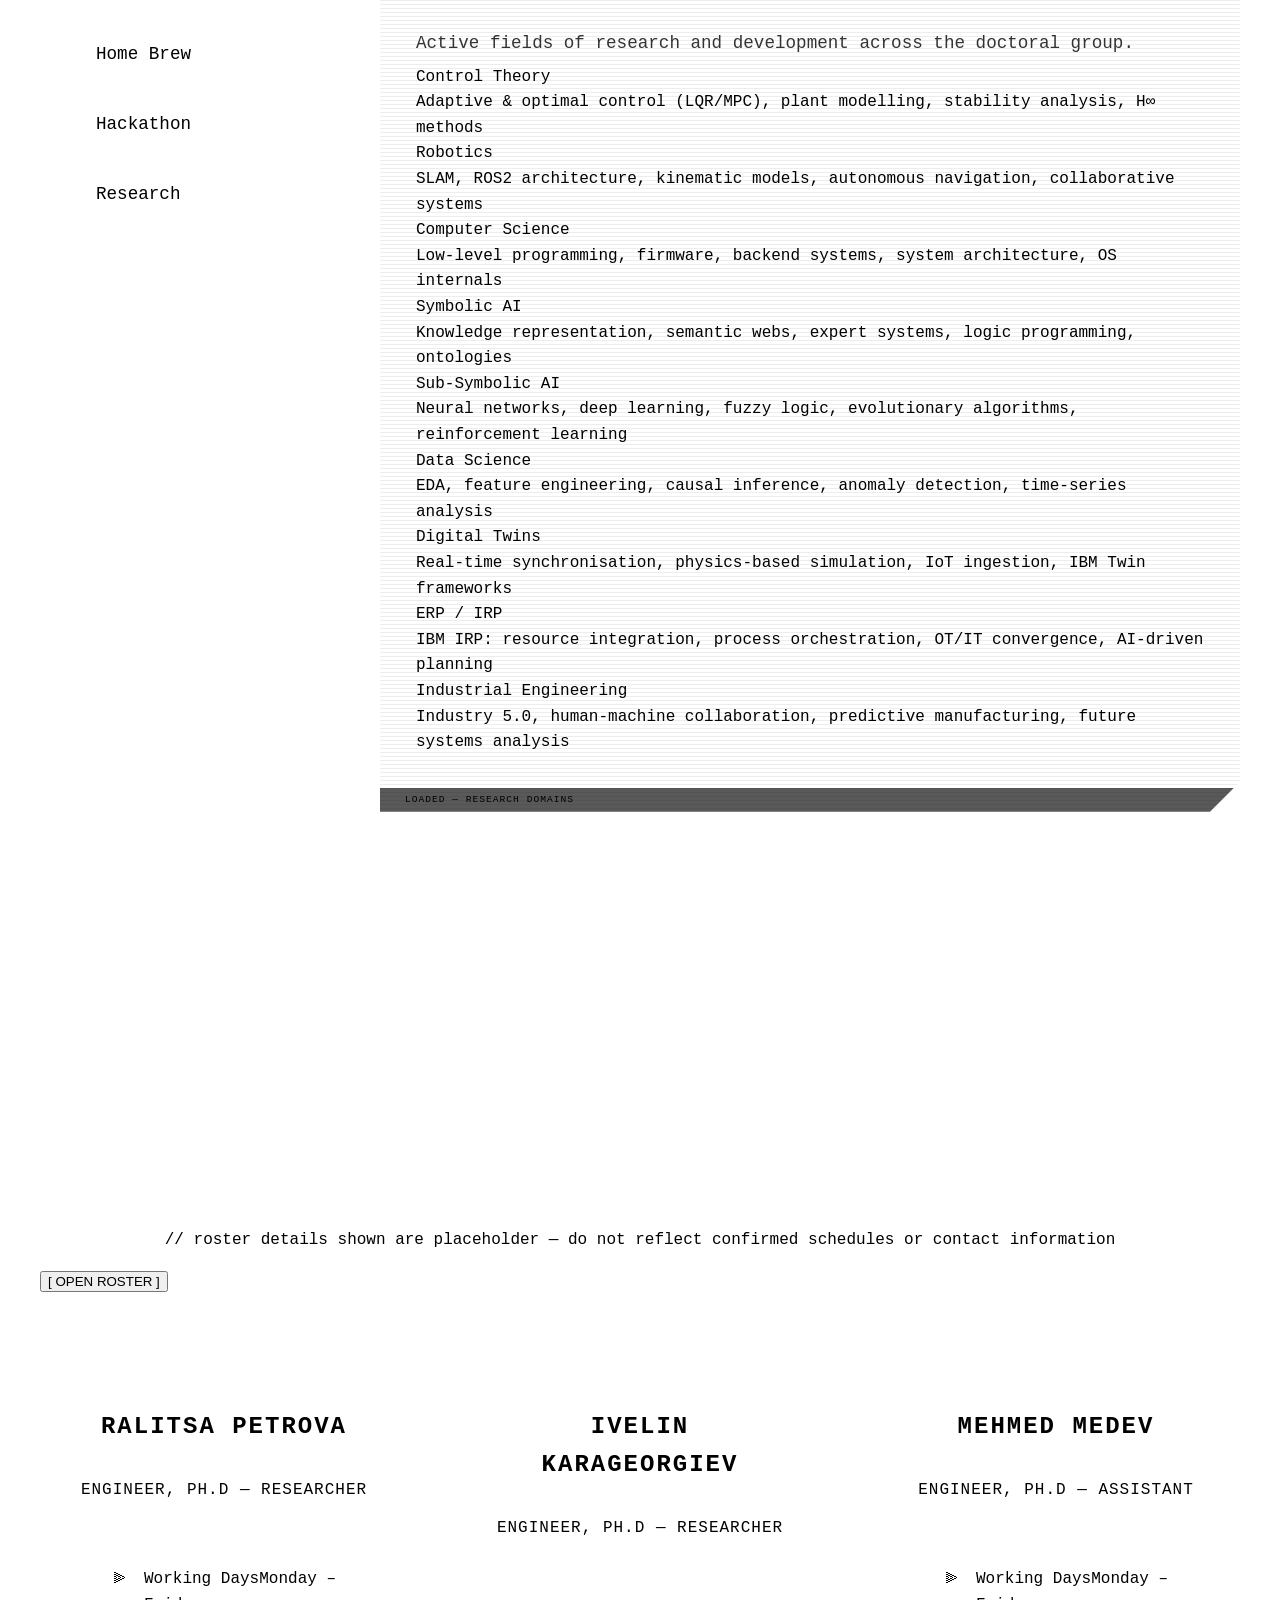
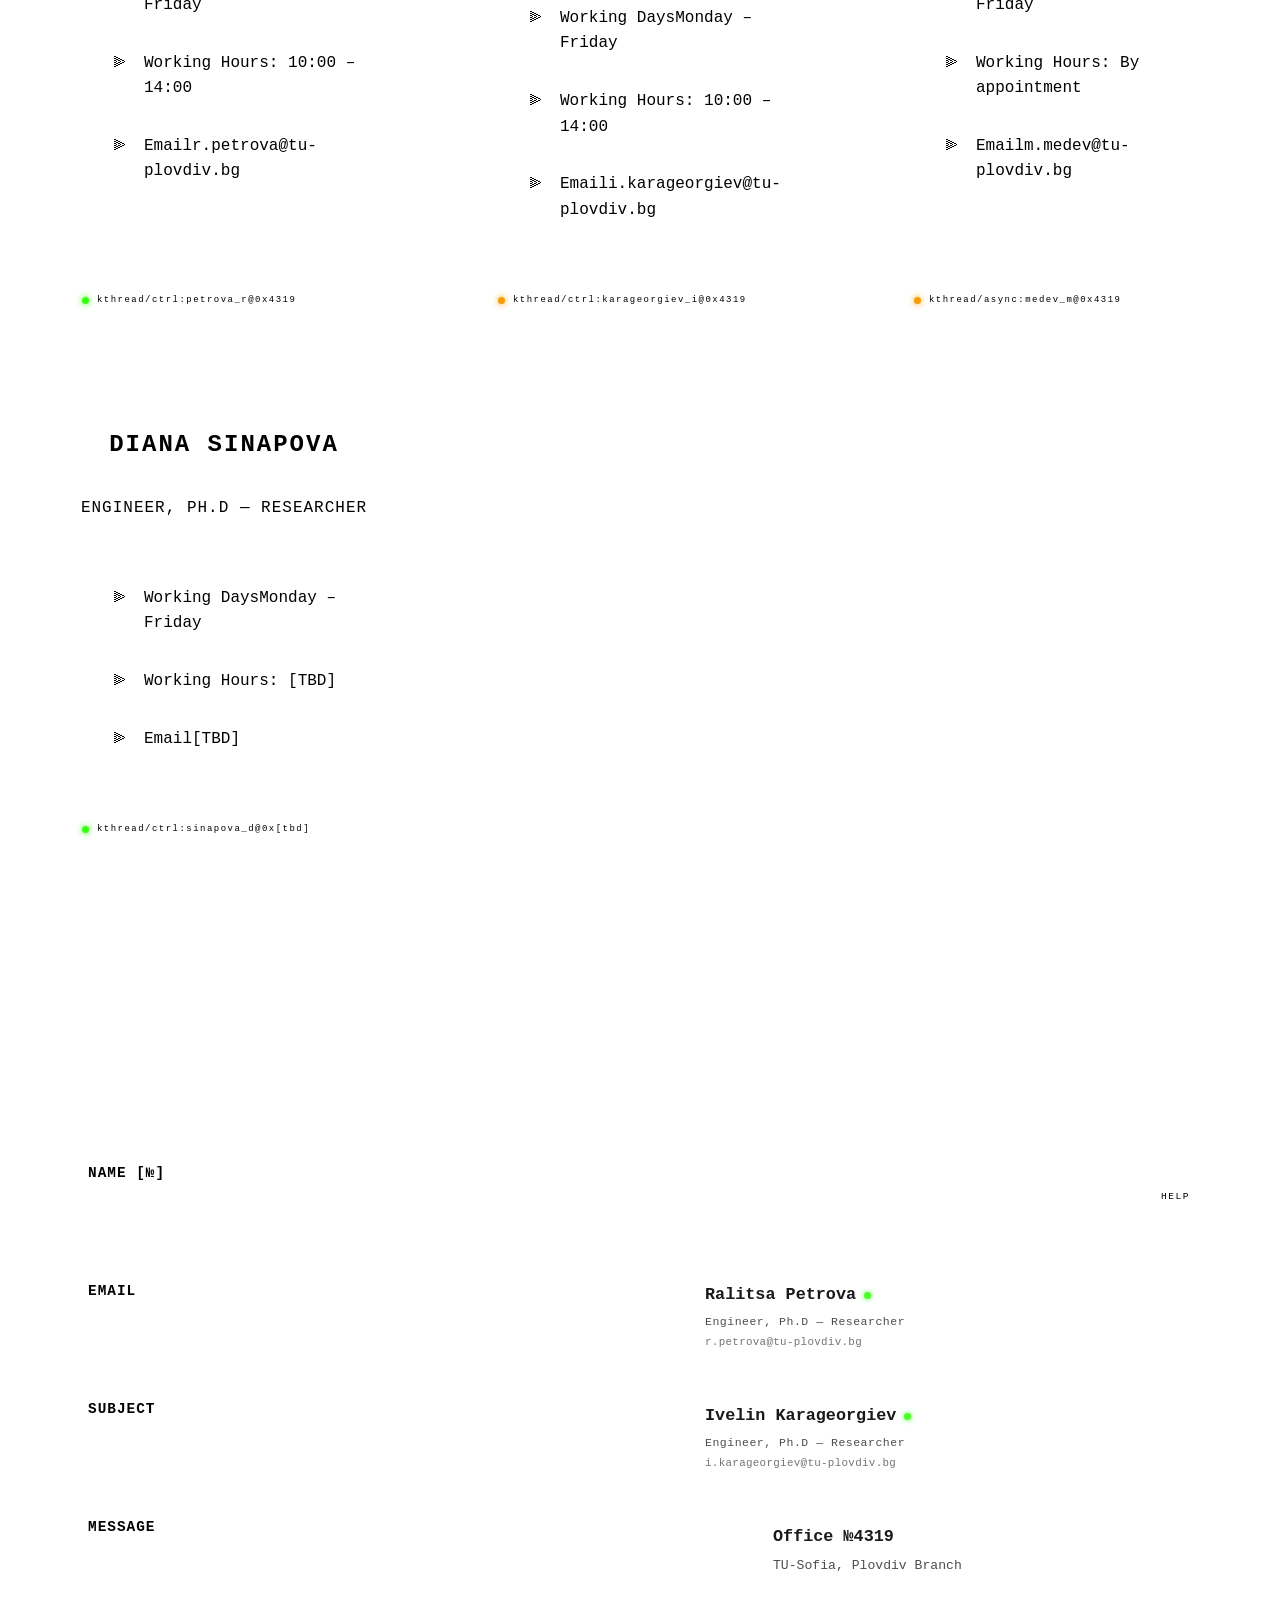
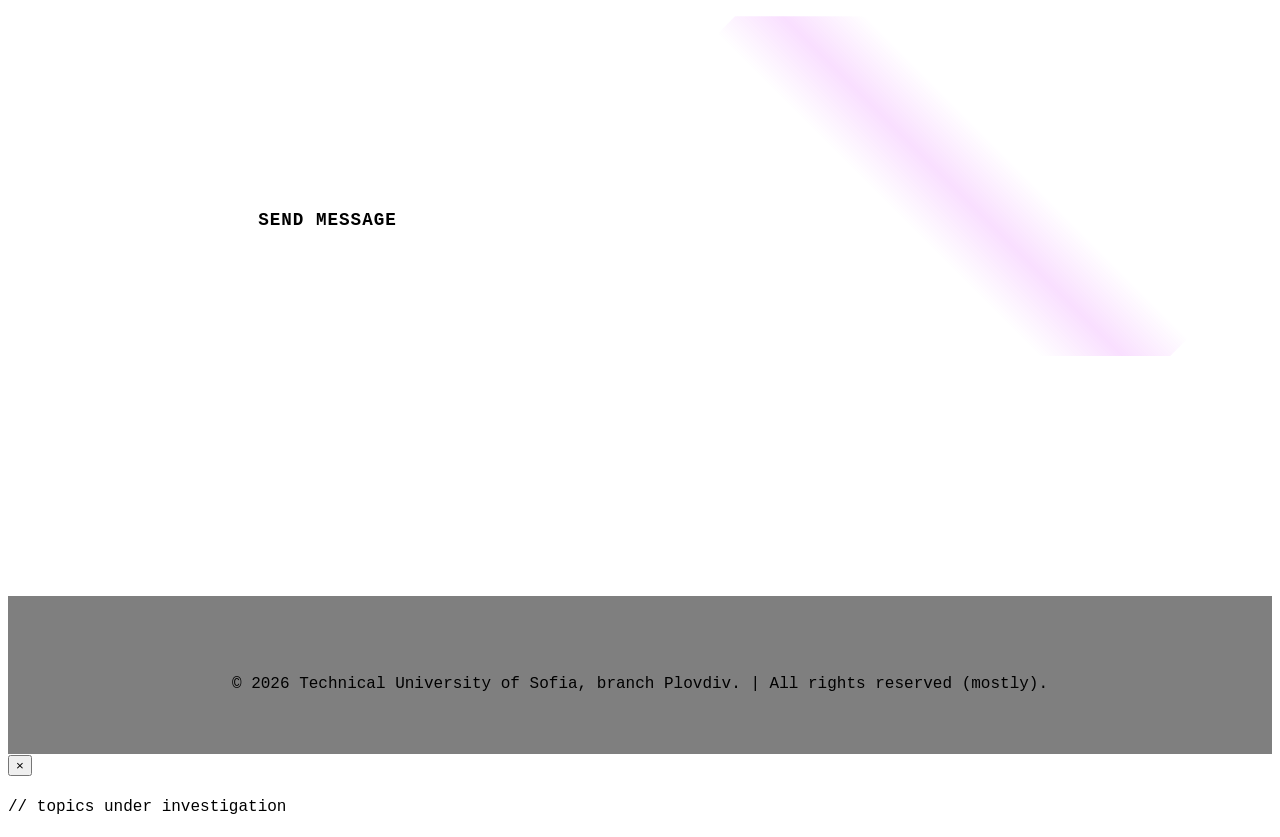
==== commit fca5e69e: "Add files via upload Signed-off-by: Molderon <Molderon@proton.me>" ====
--- a/index.html
+++ b/index.html
@@ -4,54 +4,16 @@
     <meta charset="UTF-8">
     <meta name="viewport" content="width=device-width, initial-scale=1.0">
     <title>Control Systems - Technical University of Sofia, branch Plovdiv</title>
+    <link href="css/variables.css" rel="stylesheet">
     <link href="ControlSystems.css" rel="stylesheet">
-    <style>
-        /* Targeted fixes for Spacing, Card Width, and Gaps */
-        section {
-            padding-bottom: 60px !important; 
-            padding-top: 60px !important;
-            margin-bottom: 0 !important;
-        }
-
-        #pricing {
-            padding-bottom: 120px !important; 
-        }
-
-        .pricing-grid {
-            display: flex;
-            justify-content: center;
-            gap: 30px;
-            flex-wrap: wrap;
-            max-width: 1400px;
-            margin: 0 auto;
-        }
-
-        .pricing-card {
-            min-width: 380px; 
-            min-height: 500px;
-            display: flex;
-            flex-direction: column;
-            justify-content: space-between;
-            padding: 40px 30px !important;
-        }
-
-        .plan-features li {
-            white-space: nowrap; 
-            font-size: 0.95rem;
-        }
-
-        .contact {
-            padding-top: 40px !important;
-            padding-bottom: 40px !important;
-        }
-
-        .footer {
-            margin-top: 0 !important;
-            padding: 30px 0 !important;
-            background: transparent !important;
-            border-top: 1px solid rgba(0,255,255,0.1);
-        }
-    </style>
+    <link href="css/features.css" rel="stylesheet">
+    <link rel="preconnect" href="https://fonts.googleapis.com">
+    <link rel="preconnect" href="https://fonts.gstatic.com" crossorigin>
+    <link href="https://fonts.googleapis.com/css2?family=VT323&display=swap" rel="stylesheet">
+    <link rel="stylesheet" href="https://cdn.jsdelivr.net/npm/@tabler/icons-webfont@3.34.0/dist/tabler-icons.min.css"
+          integrity="sha384-8zE3cHqgn3iJlsilASXr1IcXFP7TnplbXZSbvKuaUYjPUpcK7QhlyLE/cY7lIBTp" crossorigin="anonymous">
+    <link rel="stylesheet" href="https://unpkg.com/leaflet@1.9.4/dist/leaflet.css"
+          integrity="sha384-sHL9NAb7lN7rfvG5lfHpm643Xkcjzp4jFvuavGOndn6pjVqS6ny56CAt3nsEVT4H" crossorigin="anonymous" />
 </head>
 <body id="top">
     <div class="cyber-bg" aria-hidden="true">
@@ -63,7 +25,7 @@
     <div class="orb orb1" aria-hidden="true"></div>
     <div class="orb orb2" aria-hidden="true"></div>
     <div class="orb orb3" aria-hidden="true"></div>
-    <div class="grid-overlay" aria-hidden="true"><div class="grid-lines"></div><div class="grid-glow"></div></div>
+    <div class="grid-overlay" aria-hidden="true"><div class="grid-lines"></div><div class="grid-glow"></div><canvas id="grid-canvas" aria-hidden="true"></canvas></div>
     <div class="scanlines" aria-hidden="true"></div>
     <div class="noise-overlay" aria-hidden="true"></div>
     
@@ -76,12 +38,17 @@
                 <li><a href="#features">Contents</a></li>
             </ul>
             <div class="nav-bottom">
-                 <div class="has-tooltip" data-tooltip="ACCESS DENIED: Coming Soon">
-                    <a href="#" class="cyber-button">
+                <div class="has-tooltip" data-tooltip="[ECONNREFUSED] port 6697 offline — session pending">
+                    <a href="irc.html" class="cyber-button">
                         <span class="btn-content">IRC Room</span>
                         <span class="btn-glitch"></span>
                     </a>
                 </div>
+                <button class="lang-toggle" id="langToggle" aria-label="Switch language">
+                    <span class="lang-opt lang-active" id="langEN">EN</span>
+                    <span class="lang-sep">//</span>
+                    <span class="lang-opt" id="langBG">BG</span>
+                </button>
             </div>
             <button class="mobile-menu-button" id="mobileMenuBtn">
                 <div class="hamburger"><span></span><span></span><span></span></div>
@@ -89,20 +56,46 @@
         </div>
     </nav>
 
+    <!-- Mobile Menu (required by ControlSystems.js initializeMobileMenu) -->
+    <div class="mobile-menu" id="mobileMenu">
+        <div class="mobile-menu-header">
+            <a href="#top" class="mobile-menu-logo">ControlSystems</a>
+            <button class="mobile-menu-close" id="mobileMenuClose" aria-label="Close menu">×</button>
+        </div>
+        <nav class="mobile-menu-nav">
+            <ul>
+                <li><a href="#features">Contents</a></li>
+                <li><a href="#pricing">Staff</a></li>
+                <li><a href="#contact">Contact</a></li>
+            </ul>
+        </nav>
+        <div class="mobile-menu-cta">
+            <a href="irc.html" class="cyber-button">
+                <span class="btn-content">IRC Room</span>
+                <span class="btn-glitch"></span>
+            </a>
+        </div>
+    </div>
+    <div class="mobile-menu-overlay" id="mobileMenuOverlay"></div>
+
     <section class="hero">
         <div class="hero-container">
-            <h1 class="hero-title">
-                <span class="hero-nexus">Control</span><span class="hero-flow">Systems</span>
-            </h1>
+            <div class="hero-title-wrap" id="heroTitleWrap">
+                <h1 class="hero-title" id="heroTitle">
+                    <span class="hero-nexus">Control</span><span class="hero-flow">Systems</span>
+                </h1>
+                <img src="assets/good art/Control Systems.png"
+                     class="hero-logo" id="heroLogo"
+                     alt="Control Systems logo" aria-hidden="true">
+            </div>
             <div class="hero-buttons">
-                <a href="#" class="btn-primary">
-                    <span class="btn-content">Solution Hotline</span>
-                </a>
+                <button class="btn-primary blog-open-btn" id="blogOpenBtn">
+                    <span class="btn-content">Blog</span>
+                </button>
                 
-                <div class="has-tooltip" data-tooltip='->_{_%_}["->_{_%%_}[%p]"]''>
-                    <a href="#" class="btn-secondary">
+                <div class="has-tooltip" data-tooltip='->_{_%_}["->_{_%%_}[%p]"]'>
+                    <a href="about.html" class="btn-secondary">
                         <span class="btn-content">About</span>
-                        <span class="btn-glitch"></span>
                     </a>
                 </div>
             </div>
@@ -110,107 +103,431 @@
     </section>
 
     <section class="features" id="features">
-        <h2 class="section-title">Core Features</h2>
-        <p class="section-subtitle">"Welcome to the internet, have a look around."</p>
+        <h2 class="section-title">Laboratory</h2>
+        <p class="section-subtitle">// content shown in the panels below is placeholder — does not reflect exact research topics</p>
         <div class="features-container">
             <div class="feature-tabs">
-                <div class="tab-item active" data-tab="performance"><span class="tab-icon">⚙</span><span>Domains</span></div>
-                <div class="tab-item" data-tab="security"><span class="tab-icon">🔬</span><span>Publications</span></div>
-                <div class="tab-item" data-tab="network"><span class="tab-icon">🌐</span><span>Events</span></div>
-                <div class="tab-item" data-tab="analytics"><span class="tab-icon">>_</span><span>Hackathon</span></div>
-                <div class="tab-item" data-tab="integration"><span class="tab-icon">📊</span><span>Thesis</span></div>
+                <div class="tab-item active" data-tab="performance"><span class="tab-icon"><i class="ti ti-cpu icon-domains"></i></span><span>Domains</span></div>
+                <div class="tab-item" data-tab="security"><span class="tab-icon"><i class="ti ti-atom icon-publications"></i></span><span>Publications</span></div>
+                <div class="tab-item" data-tab="network"><span class="tab-icon"><i class="ti ti-code icon-events"></i></span><span>Home Brew</span></div>
+                <div class="tab-item" data-tab="analytics"><span class="tab-icon"><i class="ti ti-terminal-2 icon-hackathon"></i></span><span>Hackathon</span></div>
+                <div class="tab-item" data-tab="integration"><span class="tab-icon"><i class="ti ti-telescope icon-thesis"></i></span><span>Research</span></div>
             </div>
-            <div class="feature-content">
-                <div class="content-panel active" id="performance">
-                    <h3>Adaptive Existentialism</h3>
-                    <p>We optimize control loops so your machines can experience a mid-life crisis at 2 billion cycles per second. Total efficiency, zero purpose.</p>
-                    <ul class="feature-list">
-                        <li>PID controllers that feel "just okay."</li>
-                        <li>Automated regret-minimization algorithms.</li>
-                        <li>Non-linear feedback for non-linear trauma.</li>
-                        <li>Stability found only in the vacuum of space.</li>
-                    </ul>
-                </div>
-                <div class="content-panel" id="security">
-                    <h3>The Security Theater</h3>
-                    <p>We encrypt your data so thoroughly that even God can't see why you spent $14 on a digital avocado toast.</p>
-                    <ul class="feature-list">
-                        <li>256-bit encryption for your 4-bit problems.</li>
-                        <li>Firewalls thicker than your denial.</li>
-                        <li>Password strength: "DeeplyDepressed123!"</li>
-                        <li>Biometric locks for people who hate themselves.</li>
-                    </ul>
-                </div>
-                <div class="content-panel" id="network">
-                    <h3>Social Distance Networking</h3>
-                    <p>Connecting the world so we can all feel lonely together. Low-latency links to ensure you are ignored in real-time.</p>
-                    <ul class="feature-list">
-                        <li>High-speed fiber for low-speed conversations.</li>
-                        <li>Decentralized nodes (just like your friend group).</li>
-                        <li>Packet loss as a metaphor for missed connections.</li>
-                        <li>5G signal strong enough to melt your ego.</li>
-                    </ul>
-                </div>
-                <div class="content-panel" id="analytics">
-                    <h3>Predictive Disasters</h3>
-                    <p>Our AI analyzes your past mistakes to accurately predict exactly how you'll ruin next Tuesday.</p>
-                    <ul class="feature-list">
-                        <li>Machine learning that learns to be tired.</li>
-                        <li>Big Data for people with tiny attention spans.</li>
-                        <li>Stochastic modeling of your inevitable burnout.</li>
-                        <li>Deep learning... but not too deep, it’s scary.</li>
-                    </ul>
-                </div>
-                <div class="content-panel" id="integration">
-                    <h3>API (Anxiety Programming Interface)</h3>
-                    <p>Seamlessly integrate your remaining sanity with our cloud infrastructure. It's funny how the cloud is just someone's basement.</p>
-                    <ul class="feature-list">
-                        <li>RESTful APIs for restless developers.</li>
-                        <li>Universal Handshakes (without the eye contact).</li>
-                        <li>Legacy support for your outdated worldview.</li>
-                        <li>Websockets that leak more than your secrets.</li>
-                    </ul>
-                </div>
+            <div class="feature-content term-panel">
+                <div class="term-panel-header">
+                    <span class="term-prompt">▶_</span>
+                    <span class="win-title-text">DOMAINS.DAT</span>
+                    <span class="term-blink">█</span>
+                </div>
+                <div class="term-panel-body">
+                    <div class="content-panel active" id="performance">
+<pre class="term-art" aria-hidden="true">  ┌─────┐  ┌─────┐  ┌─────┐  ┌─────┐
+  │ CPU │──│ MEM │──│ I/O │──│ NET │
+  └──┬──┘  └──┬──┘  └──┬──┘  └──┬──┘
+     │         │         │         │
+═════╧═════════╧═════════╧═════════╧════
+║                                       ║
+║    ┌──────────────────────────────┐   ║
+║    │      CONTROL  MATRIX  v7     │   ║
+║    │   ░░░░░░░░░░░░░░░░░░░░░░░░   │   ║
+║    │   ▒▒▒▒▒▒▒▒▒▒▒▒▒▒▒▒▒▒▒▒▒▒▒▒   │   ║
+║    │   ░░░░░░░░░░░░░░░░░░░░░░░░   │   ║
+║    └──────────────────────────────┘   ║
+║                                       ║
+════════════════════════════════════════
+     │         │         │         │
+  ┌──┴──┐  ┌──┴──┐  ┌──┴──┐  ┌──┴──┐
+  │ ADC │  │ PWM │  │ SPI │  │ CAN │
+  └─────┘  └─────┘  └─────┘  └─────┘</pre>
+                        <div class="term-content-layer">
+                            <h3>Research Domains</h3>
+                            <p>Active fields of research and development across the doctoral group.</p>
+                            <div class="domain-grid">
+                                <div class="domain-card" data-domain="control-theory">
+                                    <i class="ti ti-settings-automation domain-icon"></i>
+                                    <div class="domain-info"><div class="domain-name">Control Theory</div><div class="domain-desc">Adaptive &amp; optimal control (LQR/MPC), plant modelling, stability analysis, H&#x221e; methods</div></div>
+                                </div>
+                                <div class="domain-card" data-domain="robotics">
+                                    <i class="ti ti-robot domain-icon"></i>
+                                    <div class="domain-info"><div class="domain-name">Robotics</div><div class="domain-desc">SLAM, ROS2 architecture, kinematic models, autonomous navigation, collaborative systems</div></div>
+                                </div>
+                                <div class="domain-card" data-domain="computer-science">
+                                    <i class="ti ti-terminal-2 domain-icon"></i>
+                                    <div class="domain-info"><div class="domain-name">Computer Science</div><div class="domain-desc">Low-level programming, firmware, backend systems, system architecture, OS internals</div></div>
+                                </div>
+                                <div class="domain-card" data-domain="symbolic-ai">
+                                    <i class="ti ti-hierarchy-2 domain-icon"></i>
+                                    <div class="domain-info"><div class="domain-name">Symbolic AI</div><div class="domain-desc">Knowledge representation, semantic webs, expert systems, logic programming, ontologies</div></div>
+                                </div>
+                                <div class="domain-card" data-domain="subsymbolic-ai">
+                                    <i class="ti ti-brain domain-icon"></i>
+                                    <div class="domain-info"><div class="domain-name">Sub-Symbolic AI</div><div class="domain-desc">Neural networks, deep learning, fuzzy logic, evolutionary algorithms, reinforcement learning</div></div>
+                                </div>
+                                <div class="domain-card" data-domain="data-science">
+                                    <i class="ti ti-chart-dots domain-icon"></i>
+                                    <div class="domain-info"><div class="domain-name">Data Science</div><div class="domain-desc">EDA, feature engineering, causal inference, anomaly detection, time-series analysis</div></div>
+                                </div>
+                                <div class="domain-card" data-domain="digital-twins">
+                                    <i class="ti ti-device-analytics domain-icon"></i>
+                                    <div class="domain-info"><div class="domain-name">Digital Twins</div><div class="domain-desc">Real-time synchronisation, physics-based simulation, IoT ingestion, IBM Twin frameworks</div></div>
+                                </div>
+                                <div class="domain-card" data-domain="erp-irp">
+                                    <i class="ti ti-building-factory-2 domain-icon"></i>
+                                    <div class="domain-info"><div class="domain-name">ERP / IRP</div><div class="domain-desc">IBM IRP: resource integration, process orchestration, OT/IT convergence, AI-driven planning</div></div>
+                                </div>
+                                <div class="domain-card" data-domain="industrial-engineering">
+                                    <i class="ti ti-trending-up domain-icon"></i>
+                                    <div class="domain-info"><div class="domain-name">Industrial Engineering</div><div class="domain-desc">Industry 5.0, human-machine collaboration, predictive manufacturing, future systems analysis</div></div>
+                                </div>
+                            </div>
+                        </div>
+                    </div>
+                    <div class="content-panel" id="security">
+<pre class="term-art" aria-hidden="true">                   ·
+         *    ·         ·    *
+      ·      ·   ┌─────┐   ·     ·
+    *    · ──────│  ◎  │──────·    *
+      ·      ·   └─────┘   ·     ·
+               ╱             ╲
+    ·          ╱      ◉        ╲          ·
+    ──────────────────────────────────────
+    ·          ╲      ◉        ╱          ·
+               ╲             ╱
+      ·      ·   ┌─────┐   ·     ·
+    *    · ──────│  ◎  │──────·    *
+      ·      ·   └─────┘   ·     ·
+         *    ·         ·    *
+                   ·</pre>
+                        <div class="term-content-layer">
+                            <h3>Publications</h3>
+                            <p>Peer-reviewed contributions from the doctoral group. Full articles available on the blog.</p>
+                            <div class="pub-list">
+                                <div class="pub-card">
+                                    <span class="pub-badge journal">Journal</span>
+                                    <div>
+                                        <a href="#" target="_blank" rel="noopener" class="pub-title">Adaptive PID Control via Reinforcement Learning for Nonlinear HVAC Systems</a>
+                                        <div class="pub-meta">R. Petrova &mdash; 2024 &mdash; <span class="pub-doi">DOI: 10.xxxx/placeholder</span></div>
+                                    </div>
+                                </div>
+                                <div class="pub-card">
+                                    <span class="pub-badge conference">Conference</span>
+                                    <div>
+                                        <a href="#" target="_blank" rel="noopener" class="pub-title">Neural Network Approximation for Nonlinear System Identification in Embedded Environments</a>
+                                        <div class="pub-meta">I. Karageorgiev &mdash; 2023 &mdash; <span class="pub-doi">arXiv: 2303.xxxxx</span></div>
+                                    </div>
+                                </div>
+                                <div class="pub-card">
+                                    <span class="pub-badge preprint">Preprint</span>
+                                    <div>
+                                        <a href="#" target="_blank" rel="noopener" class="pub-title">RL-Augmented Model Predictive Control for Autonomous Navigation on Constrained Hardware</a>
+                                        <div class="pub-meta">M. Medev &mdash; 2025 &mdash; <span class="pub-doi">arXiv: 2501.xxxxx</span></div>
+                                    </div>
+                                </div>
+                            </div>
+                            <a href="blog.html" class="pub-cta"><i class="ti ti-arrow-right"></i> Read all on the blog</a>
+                        </div>
+                    </div>
+                    <div class="content-panel" id="network">
+<pre class="term-art" aria-hidden="true">  ╔════════════════════════════════╗
+  ║    ◄     APRIL   2025    ►    ║
+  ╠═════╦═════╦═════╦═════╦══════╣
+  ║ MON ║ TUE ║ WED ║ THU ║ FRI  ║
+  ╠═════╬═════╬═════╬═════╬══════╣
+  ║  1  ║  2  ║  3  ║  4  ║  5   ║
+  ╠═════╬═════╬═════╬═════╬══════╣
+  ║  7  ║  8  ║  9  ║ 10  ║ [11] ║
+  ╠═════╬═════╬═════╬═════╬══════╣
+  ║ 14  ║ 15  ║ 16  ║ 17  ║  18  ║
+  ╠═════╬═════╬═════╬═════╬══════╣
+  ║ 21  ║ 22  ║ 23  ║ 24  ║  25  ║
+  ╚═════╩═════╩═════╩═════╩══════╝
+      ▲  SEMINAR  —  FRI 14:00  ▲</pre>
+                        <div class="term-content-layer hb-layer">
+                            <h3>Home Brew</h3>
+                            <p>Open source projects built by the group. Sorted by contributors.</p>
+                            <p class="hb-placeholder-note">// projects and descriptions below are placeholder — do not reflect actual repositories</p>
+                            <div id="homebrew-grid" class="hb-grid">
+                                <div class="hb-card" data-slug="pidlab">
+                                    <div class="hb-logo-bg hb-logo-default"></div>
+                                    <div class="hb-card-inner">
+                                        <div class="hb-card-header">
+                                            <span class="hb-name">PIDLab</span>
+                                            <span class="hb-contributors"><i class="ti ti-users"></i> 11</span>
+                                        </div>
+                                        <p class="hb-desc">Browser-based interactive PID controller simulator. Tune gains in real time and observe step response, Bode plots, and root locus with live feedback. Built for students and educators.</p>
+                                        <div class="hb-tags">
+                                            <span class="hb-tag">PID</span>
+                                            <span class="hb-tag">Simulation</span>
+                                            <span class="hb-tag">Browser</span>
+                                            <span class="hb-tag">Education</span>
+                                        </div>
+                                        <div class="hb-footer">
+                                            <div class="hb-stack">
+                                                <span class="hb-stack-badge">JavaScript</span>
+                                                <span class="hb-stack-badge">WebAssembly</span>
+                                                <span class="hb-stack-badge">SVG</span>
+                                            </div>
+                                            <a href="#" class="hb-github-link"><i class="ti ti-brand-github"></i> petrova</a>
+                                        </div>
+                                    </div>
+                                </div>
+                                <div class="hb-card" data-slug="openctrl">
+                                    <div class="hb-logo-bg hb-logo-default"></div>
+                                    <div class="hb-card-inner">
+                                        <div class="hb-card-header">
+                                            <span class="hb-name">OpenCTRL</span>
+                                            <span class="hb-contributors"><i class="ti ti-users"></i> 7</span>
+                                        </div>
+                                        <p class="hb-desc">Open-source PID tuning and analysis toolkit for embedded targets. Supports live parameter sweeps, step-response visualisation, and direct export to C header files ready for MCU flashing.</p>
+                                        <div class="hb-tags">
+                                            <span class="hb-tag">Embedded</span>
+                                            <span class="hb-tag">Control Theory</span>
+                                            <span class="hb-tag">PID</span>
+                                            <span class="hb-tag">Tooling</span>
+                                        </div>
+                                        <div class="hb-footer">
+                                            <div class="hb-stack">
+                                                <span class="hb-stack-badge">C++</span>
+                                                <span class="hb-stack-badge">Python</span>
+                                                <span class="hb-stack-badge">CMake</span>
+                                            </div>
+                                            <a href="#" class="hb-github-link"><i class="ti ti-brand-github"></i> karageorgiev</a>
+                                        </div>
+                                    </div>
+                                </div>
+                                <div class="hb-card" data-slug="neurofuzz">
+                                    <div class="hb-logo-bg hb-logo-default"></div>
+                                    <div class="hb-card-inner">
+                                        <div class="hb-card-header">
+                                            <span class="hb-name">NeuroFuzz</span>
+                                            <span class="hb-contributors"><i class="ti ti-users"></i> 4</span>
+                                        </div>
+                                        <p class="hb-desc">Fuzzy-neural hybrid inference engine for real-time classification on resource-constrained microcontrollers. Targets STM32 and ESP32. Includes a training pipeline and a model-to-C-array compiler.</p>
+                                        <div class="hb-tags">
+                                            <span class="hb-tag">Neural Networks</span>
+                                            <span class="hb-tag">Fuzzy Logic</span>
+                                            <span class="hb-tag">Embedded</span>
+                                            <span class="hb-tag">MCU</span>
+                                        </div>
+                                        <div class="hb-footer">
+                                            <div class="hb-stack">
+                                                <span class="hb-stack-badge">Python</span>
+                                                <span class="hb-stack-badge">C</span>
+                                                <span class="hb-stack-badge">PyTorch</span>
+                                            </div>
+                                            <a href="#" class="hb-github-link"><i class="ti ti-brand-github"></i> medev</a>
+                                        </div>
+                                    </div>
+                                </div>
+                            </div>
+                        </div>
+                    </div>
+                    <div class="content-panel" id="analytics">
+<pre class="term-art" aria-hidden="true">  ┌────────────────────────────────────┐
+  │  root@controlhack:~$ ./launch.sh  │
+  │  &gt; ENV CHECK .............. [OK]  │
+  │  &gt; MODULES LOADED ......... [OK]  │
+  │  &gt; COFFEE LEVEL ........ [EMPTY]  │
+  │  &gt; CAFFEINE OVERRIDE ...... [ON]  │
+  │                                    │
+  │  &gt; COMPILING CONTROLLER...        │
+  │  &gt; [████████████░░░░░░] 72%       │
+  │                                    │
+  │  &gt; ERRORS:         0              │
+  │  &gt; WARNINGS:       2              │
+  │  &gt; TIME ELAPSED: 29:14:07         │
+  │                                    │
+  │  root@controlhack:~$ █             │
+  └────────────────────────────────────┘</pre>
+                        <div class="term-content-layer">
+                            <h3>Hackathon</h3>
+                            <div class="hack-upcoming">
+                                <div class="hack-label">// upcoming event</div>
+                                <div class="hack-name">CTRL::HACK &mdash; 01</div>
+                                <div class="hack-theme">"Build a controller for a system that definitely does not need one."</div>
+                                <div class="hack-meta-row">
+                                    <div class="hack-meta-item">Date &nbsp;<span>14–15 Feb 2099</span></div>
+                                    <div class="hack-meta-item">Format &nbsp;<span>48h sprint</span></div>
+                                    <div class="hack-meta-item">Teams &nbsp;<span>2 – 4 members</span></div>
+                                    <div class="hack-meta-item">Venue &nbsp;<span>TU-Sofia, Plovdiv — Lab №4319</span></div>
+                                </div>
+                                <a href="#" class="hack-register-btn"><i class="ti ti-external-link"></i> Register via Google Form</a>
+                            </div>
+                            <div class="hack-past-label">// past events</div>
+                            <div class="hack-past-log">
+                                <span class="log-year">[2025]</span> CTRL::HACK &mdash; 00 &nbsp;&middot;&nbsp; 12 teams &nbsp;&middot;&nbsp; theme: signal from the void &nbsp;&middot;&nbsp; 3 survivors
+                            </div>
+                        </div>
+                    </div>
+                    <div class="content-panel" id="integration">
+<pre class="term-art" aria-hidden="true">     ★           ·      *       ·
+  ·      *            ★       ·
+      ·       ★    ·      *
+  *       ·       ·    ★
+      ·       *      ·
+
+            ╱──────╲
+           ╱  SCOPE ╲
+          ╱──────────╲
+         │  ·   ◎  · │
+          ╲──────────╱
+           ╲        ╱
+            ╲──────╱
+               ║ ║
+            ═══╧╧═══
+     ·       *       ★       ·</pre>
+                        <div class="term-content-layer">
+                            <h3>Research</h3>
+
+                            <div class="research-section-label">// active research areas — click to expand</div>
+                            <div class="research-cards-grid">
+                                <div class="research-card" data-research="kan">
+                                    <span class="research-cat research-cat--ml">Applied ML</span>
+                                    <div class="research-card-title">Kolmogorov Arnold Networks</div>
+                                    <p class="research-card-desc">Interpretable neural architectures for system identification and control.</p>
+                                    <div class="research-card-footer"><span class="research-status-dot"></span><span class="research-status-text">Active</span></div>
+                                </div>
+                                <div class="research-card" data-research="ml-icu">
+                                    <span class="research-cat research-cat--bio">Biomedical · ML</span>
+                                    <div class="research-card-title">ML in Intensive Care</div>
+                                    <p class="research-card-desc">Machine learning for clinical decision support in ICU environments.</p>
+                                    <div class="research-card-footer"><span class="research-status-dot"></span><span class="research-status-text">Active</span></div>
+                                </div>
+                                <div class="research-card" data-research="dt-care">
+                                    <span class="research-cat research-cat--bio">Biomedical · Simulation</span>
+                                    <div class="research-card-title">Digital Twins — Personalised Care</div>
+                                    <p class="research-card-desc">Patient-specific models for treatment simulation and protocol optimisation.</p>
+                                    <div class="research-card-footer"><span class="research-status-dot"></span><span class="research-status-text">Active</span></div>
+                                </div>
+                                <div class="research-card" data-research="autonomous">
+                                    <span class="research-cat research-cat--robotics">Robotics · Control</span>
+                                    <div class="research-card-title">Autonomous Robotics</div>
+                                    <p class="research-card-desc">Full autonomy stacks for platforms in unstructured environments.</p>
+                                    <div class="research-card-footer"><span class="research-status-dot"></span><span class="research-status-text">Active</span></div>
+                                </div>
+                                <div class="research-card" data-research="neuromorphic">
+                                    <span class="research-cat research-cat--hw">Hardware · ML</span>
+                                    <div class="research-card-title">Neuromorphic Architectures</div>
+                                    <p class="research-card-desc">Spike-based computing for embedded control inference at the edge.</p>
+                                    <div class="research-card-footer"><span class="research-status-dot"></span><span class="research-status-text">Active</span></div>
+                                </div>
+                            </div>
+
+                        </div>
+                    </div>
+                </div>
+                <div class="win-status-bar">LOADED — RESEARCH DOMAINS</div>
             </div>
         </div>
     </section>
  
     <section class="pricing fade-up" id="pricing">
         <div class="pricing-container">
-            <div class="section-header"><h2 class="section-title">Working Hours</h2></div>
+            <div class="section-header"><h2 class="section-title">Ph.D Students</h2></div>
+            <p class="roster-placeholder-note" style="text-align:center;">// roster details shown are placeholder — do not reflect confirmed schedules or contact information</p>
+            <div class="roster-open-wrap">
+                <button class="roster-open-btn" id="rosterOpenBtn">[ OPEN ROSTER ]</button>
+            </div>
             <div class="pricing-grid">
-                <div class="pricing-card">
+                <div class="pricing-card" data-profile="petrova">
                     <div class="plan-name">Ralitsa Petrova</div>
-                    <div class="Enterity Name">Engineer, Ph.D</div>
-                    <div class="plan-period">Researcher</div>
+                    <div class="plan-period">Engineer, Ph.D &mdash; Researcher</div>
                     <ul class="plan-features">
-                        <li>Working Days: Monday - Friday</li>
-                        <li>Working Hours: 10:00 - 14:00</li>
-                        <li>Status: Pretending to be busy</li>
-                        <li>Consulting: №4319</li>                    
+                        <li><span class="pf-lbl">Working Days</span><span class="pf-val">Monday &ndash; Friday</span></li>
+                        <li>Working Hours: 10:00 &ndash; 14:00</li>
+                        <li><span class="pf-lbl">Email</span><span class="pf-val">r.petrova@tu-plovdiv.bg</span></li>
                     </ul>
-                </div>
-                <div class="pricing-card">
+                    <div class="card-proc-footer">
+                        <div class="card-proc-bar">
+                            <span class="card-status-dot active"></span>
+                            <span class="card-proc-name">kthread/ctrl:petrova_r@0x4319</span>
+                        </div>
+                        <div class="card-proc-legend">
+                            <div class="card-legend-row">
+                                <span class="card-legend-dot green"></span>
+                                <span class="card-legend-text">available &mdash; office hours active</span>
+                            </div>
+                            <div class="card-legend-row">
+                                <span class="card-legend-dot amber"></span>
+                                <span class="card-legend-text">on vacation &mdash; async only</span>
+                            </div>
+                        </div>
+                    </div>
+                </div>
+                <div class="pricing-card" data-profile="karageorgiev">
                     <div class="plan-name">Ivelin Karageorgiev</div>
-                    <div class="Enterity Name">Engineer, Ph.D</div>
-                    <div class="plan-period">Researcher</div>
+                    <div class="plan-period">Engineer, Ph.D &mdash; Researcher</div>
                     <ul class="plan-features">
-                        <li>Working Days: Monday - Friday</li>
-                        <li>Working Hours: 10:00 - 14:00</li>
-                        <li>Status: Stuck in a loop</li>
-                        <li>Consulting: №4319</li>                    
+                        <li><span class="pf-lbl">Working Days</span><span class="pf-val">Monday &ndash; Friday</span></li>
+                        <li>Working Hours: 10:00 &ndash; 14:00</li>
+                        <li><span class="pf-lbl">Email</span><span class="pf-val">i.karageorgiev@tu-plovdiv.bg</span></li>
                     </ul>
-                </div>
-                <div class="pricing-card">
+                    <div class="card-proc-footer">
+                        <div class="card-proc-bar">
+                            <span class="card-status-dot idle"></span>
+                            <span class="card-proc-name">kthread/ctrl:karageorgiev_i@0x4319</span>
+                        </div>
+                        <div class="card-proc-legend">
+                            <div class="card-legend-row">
+                                <span class="card-legend-dot green"></span>
+                                <span class="card-legend-text">available &mdash; office hours active</span>
+                            </div>
+                            <div class="card-legend-row">
+                                <span class="card-legend-dot amber"></span>
+                                <span class="card-legend-text">on vacation &mdash; async only</span>
+                            </div>
+                        </div>
+                    </div>
+                </div>
+                <div class="pricing-card" data-profile="medev">
                     <div class="plan-name">Mehmed Medev</div>
-                    <div class="Enterity Name">Engineer, Ph.D</div>
-                    <div class="plan-period">Assistant</div>
+                    <div class="plan-period">Engineer, Ph.D &mdash; Assistant</div>
                     <ul class="plan-features">
-                        <li>Working Days: Monday - Friday</li>
-                        <li>Working Hours: Flexible (Chaos)</li>
-                        <li>Status: Out of Coffee</li>
-                        <li>Consulting: №4319</li>                    
+                        <li><span class="pf-lbl">Working Days</span><span class="pf-val">Monday &ndash; Friday</span></li>
+                        <li>Working Hours: By appointment</li>
+                        <li><span class="pf-lbl">Email</span><span class="pf-val">m.medev@tu-plovdiv.bg</span></li>
                     </ul>
+                    <div class="card-proc-footer">
+                        <div class="card-proc-bar">
+                            <span class="card-status-dot idle"></span>
+                            <span class="card-proc-name">kthread/async:medev_m@0x4319</span>
+                        </div>
+                        <div class="card-proc-legend">
+                            <div class="card-legend-row">
+                                <span class="card-legend-dot green"></span>
+                                <span class="card-legend-text">available &mdash; office hours active</span>
+                            </div>
+                            <div class="card-legend-row">
+                                <span class="card-legend-dot amber"></span>
+                                <span class="card-legend-text">on vacation &mdash; async only</span>
+                            </div>
+                        </div>
+                    </div>
+                </div>
+                <div class="pricing-card" data-profile="sinapova">
+                    <div class="plan-name">Diana Sinapova</div>
+                    <div class="plan-period">Engineer, Ph.D &mdash; Researcher</div>
+                    <ul class="plan-features">
+                        <li><span class="pf-lbl">Working Days</span><span class="pf-val">Monday &ndash; Friday</span></li>
+                        <li>Working Hours: [TBD]</li>
+                        <li><span class="pf-lbl">Email</span><span class="pf-val">[TBD]</span></li>
+                    </ul>
+                    <div class="card-proc-footer">
+                        <div class="card-proc-bar">
+                            <span class="card-status-dot active"></span>
+                            <span class="card-proc-name">kthread/ctrl:sinapova_d@0x[TBD]</span>
+                        </div>
+                        <div class="card-proc-legend">
+                            <div class="card-legend-row">
+                                <span class="card-legend-dot green"></span>
+                                <span class="card-legend-text">available &mdash; office hours active</span>
+                            </div>
+                            <div class="card-legend-row">
+                                <span class="card-legend-dot amber"></span>
+                                <span class="card-legend-text">on vacation &mdash; async only</span>
+                            </div>
+                        </div>
+                    </div>
                 </div>
             </div>
         </div>
@@ -223,55 +540,56 @@
                     <p style="display:none;"><label>Bot Field: <input name="bot-field" /></label></p>
                     <div class="form-group">
                         <label for="name">Name [№]</label>
-                        <input type="text" id="name" name="name" required>
+                        <input type="text" id="name" name="name" required maxlength="100">
                     </div>
                     <div class="form-group">
                         <label for="email">Email</label>
-                        <input type="email" id="email" name="email" required>
+                        <input type="email" id="email" name="email" required maxlength="254">
                     </div>
                     <div class="form-group">
                         <label for="subject">Subject</label>
-                        <input type="text" id="subject" name="subject" required>
+                        <input type="text" id="subject" name="subject" required maxlength="200">
                     </div>
                     <div class="form-group">
                         <label for="message">Message</label>
-                        <textarea id="message" name="message" required></textarea>
+                        <textarea id="message" name="message" required maxlength="2000"></textarea>
                     </div>
                     <button type="submit" class="submit-btn">Send Message</button>
                 </form>
             </div>
             <div class="contact-info">
-                <h3>Connect Feedback</h3>
+                <div class="staff-dir-header">
+                    <h3>Maintenance</h3>
+                    <button class="staff-help-btn" id="staffHelpBtn" aria-label="Help">
+                        <i class="ti ti-help-circle"></i> Help
+                    </button>
+                </div>
                 <div class="info-item">
                     <div class="info-details">
-                        <h4>Ralitsa Petrova</h4>
-                        <p>r.petrova@tu-plovdiv.bg</p>
+                        <h4>Ralitsa Petrova <span class="staff-dot green"></span></h4>
+                        <p class="staff-role">Engineer, Ph.D &mdash; Researcher</p>
+                        <p class="staff-email">r.petrova@tu-plovdiv.bg</p>
                     </div>
                 </div>
                 <div class="info-item">
                     <div class="info-details">
-                        <h4>Ivelin karageorgiev</h4>
-                        <p>i.karageorgiev@tu-plovdiv.bg</p>
-                    </div>
-                </div>
-                <div class="info-item">
-                    <div class="info-details">
-                        <h4>Mehmed Medev</h4>
-                        <p>m.medev@tu-plovdiv.bg</p>
-                    </div>
-                </div>
-                <div class="info-item">
-                    <div class="info-icon">📍</div>
+                        <h4>Ivelin Karageorgiev <span class="staff-dot green"></span></h4>
+                        <p class="staff-role">Engineer, Ph.D &mdash; Researcher</p>
+                        <p class="staff-email">i.karageorgiev@tu-plovdiv.bg</p>
+                    </div>
+                </div>
+                <div class="info-item info-item--location">
+                    <div class="info-icon">
+                        <i class="ti ti-map-pin"></i>
+                    </div>
                     <div class="info-details">
                         <h4>Office №4319</h4>
                         <p>TU-Sofia, Plovdiv Branch</p>
                     </div>
                 </div>
                 <div class="map-container">
-                    <div class="map-placeholder">
-                        <p>Interactive Map</p>
-                        <p style="font-size: 0.8rem; margin-top: 5px;">Plovdiv, Sector 7</p>
-                    </div>
+                    <div id="campus-map"></div>
+                    <div class="map-overlay"></div>
                 </div>
             </div>
         </div>
@@ -283,6 +601,382 @@
         </div>
     </footer>
 
+    <!-- Blog Portal Modal -->
+    <div class="blog-portal-overlay" id="blogPortalOverlay" aria-hidden="true"></div>
+    <div class="blog-portal" id="blogPortal" role="dialog" aria-modal="true" aria-label="Blog Portal" aria-hidden="true">
+        <div class="blog-portal-header">
+            <span class="blog-portal-prompt">▶_</span>
+            <span class="blog-portal-title">SIGNAL_CHANNEL://blog.init</span>
+            <button class="blog-portal-close" id="blogPortalClose" aria-label="Close">×</button>
+        </div>
+        <div class="blog-portal-body">
+            <div class="blog-portal-sub">
+                <p class="blog-sub-label">// Subscribe for new publications</p>
+                <div class="blog-sub-form">
+                    <input type="email" id="blogSubEmail" class="blog-sub-input" placeholder="your@email.address" autocomplete="email">
+                    <button class="blog-sub-btn" id="blogSubBtn">SYNC</button>
+                </div>
+                <p class="blog-sub-status" id="blogSubStatus"></p>
+            </div>
+            <div class="blog-portal-divider">──────────────────────────────</div>
+            <a href="blog.html" class="blog-open-link">
+                <span class="blog-open-link-text">OPEN BLOG</span>
+                <span class="blog-open-link-arrow">──────────────────────────────►</span>
+            </a>
+        </div>
+    </div>
+
+    <!-- Research Portal -->
+    <div class="rp-overlay" id="rpOverlay" aria-hidden="true"></div>
+    <div class="rp-panel" id="rpPanel" role="dialog" aria-modal="true" aria-hidden="true">
+        <div class="rp-header">
+            <span class="rp-cat" id="rpCat"></span>
+            <button class="rp-close" id="rpClose" aria-label="Close">×</button>
+        </div>
+        <div class="rp-body">
+            <div class="rp-title" id="rpTitle"></div>
+            <p class="rp-overview" id="rpOverview"></p>
+            <div class="rp-topics-label">// topics under investigation</div>
+            <ul class="rp-topics" id="rpTopics"></ul>
+        </div>
+    </div>
+
+    <!-- Set to the Cloudflare Tunnel backend URL before deploying (used by the blog portal subscribe form): -->
+    <!-- <script>window.__BLOG_API_URL__ = 'https://api.your-domain.com';</script> -->
     <script src="ControlSystems.js"></script>
+    <script src="ui-enhancements.js"></script>
+    <script src="grid-fx.js"></script>
+    <script src="homebrew.js"></script>
+    <script>
+    (function () {
+        const DATA = {
+            'kan': {
+                cat: 'Applied ML', catClass: 'research-cat--ml',
+                title: 'Kolmogorov Arnold Networks',
+                overview: 'KANs are a neural architecture grounded in the Kolmogorov-Arnold representation theorem — any multivariate continuous function can be expressed as a superposition of univariate functions. Unlike MLPs which fix activation functions on nodes, KANs place learnable activations on edges, making them more interpretable and often more parameter-efficient for scientific and engineering tasks.',
+                topics: [
+                    'Function approximation for nonlinear system identification',
+                    'Interpretable surrogate models for control synthesis',
+                    'KAN vs MLP benchmarking on engineering datasets',
+                    'Integration with physics-informed learning frameworks',
+                    'Deployment on resource-constrained embedded targets'
+                ]
+            },
+            'ml-icu': {
+                cat: 'Biomedical · ML', catClass: 'research-cat--bio',
+                title: 'ML in Intensive Care',
+                overview: 'Intensive care units generate continuous, high-dimensional physiological data that overwhelm clinical staff. Machine learning offers tools to extract actionable signals — predicting deterioration before it becomes critical, optimising dosing, and identifying patterns invisible to the human eye. The group investigates the reliability, fairness, and clinical deployability of such systems.',
+                topics: [
+                    'Early sepsis and organ failure prediction',
+                    'Ventilator weaning decision support',
+                    'Adaptive drug dosing via reinforcement learning',
+                    'Clinical time-series modelling with transformers',
+                    'Uncertainty quantification for safety-critical predictions'
+                ]
+            },
+            'dt-care': {
+                cat: 'Biomedical · Simulation', catClass: 'research-cat--bio',
+                title: 'Digital Twins — Personalised Care',
+                overview: 'A patient digital twin is a continuously updated computational model mirroring an individual\'s physiological state. By coupling real-time sensor data with mechanistic and data-driven models, clinicians can simulate interventions before applying them — opening a path toward truly personalised medicine and proactive rather than reactive care.',
+                topics: [
+                    'Pharmacokinetic / pharmacodynamic (PK/PD) twin modelling',
+                    'Real-time model updating from wearable sensor streams',
+                    'Treatment protocol simulation and optimisation',
+                    'Integration with hospital ERP and electronic health records',
+                    'Validation frameworks for digital twin fidelity'
+                ]
+            },
+            'autonomous': {
+                cat: 'Robotics · Control', catClass: 'research-cat--robotics',
+                title: 'Autonomous Robotics',
+                overview: 'Full autonomy requires a closed loop from perception to action — a robot must sense its environment, build a model of it, plan a course of action, and execute that plan robustly under uncertainty. The group studies each layer of this stack, with particular interest in how classical control theory can anchor and stabilise learned behaviours.',
+                topics: [
+                    'Simultaneous localisation and mapping (SLAM)',
+                    'Motion planning in dynamic and cluttered environments',
+                    'Learning-based perception with safety guarantees',
+                    'Multi-agent coordination and task allocation',
+                    'Hardware-in-the-loop testing with ROS2 and STM32'
+                ]
+            },
+            'neuromorphic': {
+                cat: 'Hardware · ML', catClass: 'research-cat--hw',
+                title: 'Neuromorphic Architectures',
+                overview: 'Biological brains perform remarkable inference at milliwatt power levels. Neuromorphic computing replicates this efficiency using spike-based processing — information encoded in the timing of discrete events rather than continuous values. For embedded control systems this offers a path to ultra-low-latency, energy-efficient inference at the edge.',
+                topics: [
+                    'Spiking neural networks (SNNs) for temporal pattern recognition',
+                    'Spike-timing dependent plasticity (STDP) learning rules',
+                    'Mapping control policies to neuromorphic hardware (Intel Loihi)',
+                    'Energy efficiency vs conventional MCU inference benchmarking',
+                    'Hybrid architectures combining SNNs with classical controllers'
+                ]
+            }
+        };
+
+        const overlay = document.getElementById('rpOverlay');
+        const panel   = document.getElementById('rpPanel');
+        const catEl   = document.getElementById('rpCat');
+        const titleEl = document.getElementById('rpTitle');
+        const overEl  = document.getElementById('rpOverview');
+        const topicsEl= document.getElementById('rpTopics');
+        const closeBtn= document.getElementById('rpClose');
+
+        function openPortal(id) {
+            const d = DATA[id];
+            if (!d) return;
+            catEl.textContent = d.cat;
+            catEl.className   = 'rp-cat ' + d.catClass;
+            titleEl.textContent = d.title;
+            overEl.textContent  = d.overview;
+            topicsEl.innerHTML  = d.topics.map(t => `<li>${t}</li>`).join('');
+            overlay.setAttribute('aria-hidden', 'false');
+            panel.setAttribute('aria-hidden', 'false');
+            overlay.classList.add('rp-visible');
+            panel.classList.add('rp-visible');
+            document.body.style.overflow = 'hidden';
+        }
+
+        function closePortal() {
+            overlay.classList.remove('rp-visible');
+            panel.classList.remove('rp-visible');
+            overlay.setAttribute('aria-hidden', 'true');
+            panel.setAttribute('aria-hidden', 'true');
+            document.body.style.overflow = '';
+        }
+
+        document.querySelectorAll('.research-card[data-research]').forEach(card => {
+            card.addEventListener('click', () => openPortal(card.dataset.research));
+        });
+
+        closeBtn.addEventListener('click', closePortal);
+        overlay.addEventListener('click', closePortal);
+        document.addEventListener('keydown', e => { if (e.key === 'Escape') closePortal(); });
+    })();
+    </script>
+    <script>
+    (function () {
+        /* ── Domain hover panel ──────────────────────────────────────────── */
+        const DOMAIN_DATA = {
+            'control-theory': {
+                title: 'Control Theory',
+                desc: 'Control theory underpins all engineered dynamical systems — the mathematical framework for specifying desired behaviour and designing controllers that enforce it under uncertainty, disturbances, and parameter variation. From classical PID synthesis to modern H∞ robust control and MPC, the field spans linear, nonlinear, and adaptive domains.',
+                ascii:
+`     ┌────────┐      ┌──────────┐
+  r ─┤  C(s)  ├─────►│  Plant   ├─► y
+     └────────┘      └────┬─────┘
+          ▲               │
+          └───────────────┘
+              feedback`,
+                topics: ['Adaptive & self-tuning controllers', 'Optimal control — LQR · H∞ · MPC', 'Plant modelling & system identification', 'Stability — Lyapunov · Bode · Nyquist', 'Nonlinear control & feedback linearisation']
+            },
+            'robotics': {
+                title: 'Robotics',
+                desc: 'Modern robotics integrates perception, planning, and control into a unified autonomy stack. Robots must localise in unknown environments, build maps from sensor data, plan collision-free paths, and execute those plans under actuation imperfection — in real time. Collaborative systems extend this to multi-robot coordination and human-robot interaction.',
+                ascii:
+`  ┌──────┐   ┌──────┐   ┌──────┐
+  │  MAP │   │ PLAN │   │ CTRL │
+  └──┬───┘   └──┬───┘   └──┬───┘
+     └──────────┴───────────┘
+             ROS2 NODE
+         SLAM · PATH · ACT`,
+                topics: ['Simultaneous Localisation and Mapping (SLAM)', 'ROS2 architecture and node graphs', 'Forward / inverse kinematics and Jacobian methods', 'Autonomous navigation in unstructured environments', 'Collaborative robots (cobots) and task allocation']
+            },
+            'computer-science': {
+                title: 'Computer Science',
+                desc: 'Systems engineering in software spans the entire stack from bare-metal firmware to distributed backends. It requires understanding how hardware abstractions layer into OS primitives, how primitives enable reliable services, and how to design architectures that are correct, efficient, and maintainable under the constraints of real deployments.',
+                ascii:
+`  ┌───────────────────────┐
+  │   Application Layer   │
+  ├───────────────────────┤
+  │  OS · RTOS · syscall  │
+  ├───────────────────────┤
+  │  Firmware · HAL · ABI │
+  └───────────────────────┘`,
+                topics: ['Bare-metal C/C++ and firmware development', 'RTOS internals — FreeRTOS · Zephyr', 'Backend API design and service architecture', 'Systems programming — memory models, ABI, syscalls', 'Performance profiling and real-time constraints']
+            },
+            'symbolic-ai': {
+                title: 'Symbolic AI',
+                desc: 'Symbolic AI operates on explicit representations of knowledge — formal structures that can be inspected, reasoned over, and explained. Rule-based expert systems, description logic, and semantic web technologies encode domain expertise in a form machines can query and formally infer from, offering consistency guarantees and support for formal verification.',
+                ascii:
+`  [Entity]──type──►[Class]
+       │                │
+  has_value       subClassOf
+       ▼                ▼
+  [Value]       [Superclass]
+   RDF: {subject, predicate, object}`,
+                topics: ['Ontologies and description logic — OWL · RDF · SPARQL', 'Expert systems and production rule engines', 'Constraint satisfaction and logic programming', 'Knowledge representation and automated reasoning', 'Semantic web technologies and linked data']
+            },
+            'subsymbolic-ai': {
+                title: 'Sub-Symbolic AI',
+                desc: 'Sub-symbolic AI discovers structure from data rather than encoding it explicitly. Neural networks approximate functions from examples; fuzzy inference handles imprecise linguistic rules; evolutionary algorithms optimise by simulating natural selection — powerful where rules are unknown, data is noisy, or the search space is intractable.',
+                ascii:
+`  x₁ ──┐
+  x₂ ──┤ W ──► σ(Wx+b) ──► ŷ
+  x₃ ──┘
+  ∇L = ∂L/∂W  ← backprop
+  IF x is HIGH THEN y is LOW`,
+                topics: ['Deep learning — CNNs · RNNs · Transformers · KANs', 'Reinforcement learning and policy optimisation', 'Fuzzy inference systems and neuro-fuzzy hybrids', 'Evolutionary algorithms — GA · GP · DE · PSO', 'Uncertainty quantification in learned models']
+            },
+            'data-science': {
+                title: 'Data Science',
+                desc: 'Data science extracts meaning from empirical observations through rigorous statistical methodology. From exploratory analysis to causal inference and model selection, the discipline builds predictive and explanatory models. Close contact with probability theory and Bayesian reasoning distinguishes scientific data work from ad-hoc pattern matching.',
+                ascii:
+`  X ~ N(μ, σ²)
+  ──────────────────────────
+  EDA → outliers → skew
+  corr(X, Y) → causality?
+  ARIMA / SSM → forecast
+  p-value: 0.0032  **`,
+                topics: ['Exploratory data analysis and data quality assessment', 'Feature engineering and dimensionality reduction', 'Causal inference and structural equation models', 'Time-series — ARIMA · SSM · spectral methods', 'Anomaly detection and statistical process control']
+            },
+            'digital-twins': {
+                title: 'Digital Twins',
+                desc: 'A digital twin is a living virtual replica of a physical asset, updated continuously from real sensor data. IBM defines digital twins as virtual representations that span the full lifecycle of a product or system — integrating IoT streams, physics-based models, and data-driven refinement to enable simulation, optimisation, and prediction without disrupting the physical system.',
+                ascii:
+`  [Physical Plant]
+       │ ← sensor stream
+  [State Estimator]
+       │ ── synchronise
+  [DT Model] ─► [Simulation]
+              ─► [Prediction]`,
+                topics: ['Real-time state estimation and sensor fusion', 'Physics-informed neural networks (PINNs)', 'IoT data ingestion and twin synchronisation', 'Simulation-based testing and virtual commissioning', 'IBM Watson IoT and Digital Twin Exchange frameworks']
+            },
+            'erp-irp': {
+                title: 'ERP / IRP',
+                desc: 'IBM defines the Intelligent Resource Planning (IRP) system as an evolution of ERP that infuses AI, analytics, and automation into enterprise resource management. Where traditional ERP records transactions, IRP anticipates demand, optimises resource allocation in real time, and connects operational technology (OT) with information technology (IT) across the full production stack.',
+                ascii:
+`  ┌──────┐  ┌───────┐  ┌────┐
+  │ SCM  │  │  MFG  │  │ QA │
+  └──┬───┘  └──┬────┘  └──┬─┘
+     └─────────┼───────────┘
+               ▼
+       ┌──────────────┐
+       │   IRP Hub    │
+       │  AI · OT/IT  │
+       └──────────────┘`,
+                topics: ['IBM IRP architecture and AI-driven resource planning', 'OT/IT convergence and industrial IoT integration', 'Supply chain optimisation and demand forecasting', 'MES (Manufacturing Execution System) integration', 'Real-time process orchestration and workflow automation']
+            },
+            'industrial-engineering': {
+                title: 'Industrial Engineering',
+                desc: 'Industrial engineering analyses, designs, and optimises complex production systems at the intersection of people, machines, materials, and energy. In the Industry 5.0 paradigm — as defined by the European Commission — the focus shifts from pure automation to resilient, human-centric, sustainable production. The engineer\'s role becomes analytical and predictive: modelling the industrial future before it arrives.',
+                ascii:
+`  2020──── 2025 ──── 2030 ──► ?
+  Ind4.0  │ Ind5.0 transition
+          │ HRC · sustainable
+  ────────┼────────────────────
+  FMEA    │ forecast · simulate
+  queuing │ optimise · predict`,
+                topics: ['Industry 5.0 — resilient and sustainable manufacturing', 'Human-robot collaboration (HRC) and ergonomics', 'Predictive maintenance and failure mode analysis (FMEA)', 'Operations research — queuing · scheduling · optimisation', 'Technology forecasting and future systems analysis']
+            }
+        };
+
+        const panel = document.createElement('div');
+        panel.id = 'domainHoverPanel';
+        panel.className = 'domain-hover-panel';
+        panel.innerHTML = '<pre class="dhp-ascii"></pre><div class="dhp-content"><div class="dhp-title"></div><p class="dhp-desc"></p><ul class="dhp-topics"></ul></div>';
+        document.body.appendChild(panel);
+
+        const panelAscii  = panel.querySelector('.dhp-ascii');
+        const panelTitle  = panel.querySelector('.dhp-title');
+        const panelDesc   = panel.querySelector('.dhp-desc');
+        const panelTopics = panel.querySelector('.dhp-topics');
+
+        let hideTimeout = null;
+
+        function showPanel(card, data) {
+            clearTimeout(hideTimeout);
+            panelAscii.textContent  = data.ascii;
+            panelTitle.textContent  = data.title;
+            panelDesc.textContent   = data.desc;
+            panelTopics.innerHTML   = data.topics.map(t => '<li>' + t + '</li>').join('');
+
+            const rect = card.getBoundingClientRect();
+            const W    = 318;
+            let left   = rect.right + 14;
+            if (left + W > window.innerWidth - 8) left = rect.left - W - 14;
+            if (left < 8) left = 8;
+            const H  = panel.offsetHeight || 320;
+            let top  = rect.top;
+            if (top + H > window.innerHeight - 8) top = window.innerHeight - H - 8;
+            if (top < 8) top = 8;
+            panel.style.top  = top + 'px';
+            panel.style.left = left + 'px';
+            panel.classList.add('dhp-visible');
+        }
+
+        function hidePanel() {
+            hideTimeout = setTimeout(function () { panel.classList.remove('dhp-visible'); }, 80);
+        }
+
+        document.querySelectorAll('.domain-card[data-domain]').forEach(function (card) {
+            var data = DOMAIN_DATA[card.dataset.domain];
+            if (!data) return;
+            card.addEventListener('mouseenter', function () { showPanel(card, data); });
+            card.addEventListener('mouseleave', hidePanel);
+        });
+
+        panel.addEventListener('mouseenter', function () { clearTimeout(hideTimeout); });
+        panel.addEventListener('mouseleave', hidePanel);
+
+        /* ── Open Roster button ─────────────────────────────────────────── */
+        var rosterBtn   = document.getElementById('rosterOpenBtn');
+        var pricingGrid = document.querySelector('.pricing-grid');
+
+        if (rosterBtn && pricingGrid) {
+            pricingGrid.classList.add('roster-sealed');
+
+            rosterBtn.addEventListener('click', function () {
+                if (this.classList.contains('roster-active')) return;
+                this.classList.add('roster-active');
+                this.textContent = '[ ROSTER ACTIVE ]';
+
+                var container = document.getElementById('pricing');
+                container.style.position = 'relative';
+                var sweep = document.createElement('div');
+                sweep.className = 'pricing-scan-line';
+                container.appendChild(sweep);
+                setTimeout(function () { sweep.remove(); }, 900);
+
+                pricingGrid.classList.remove('roster-sealed');
+                var cards = pricingGrid.querySelectorAll('.pricing-card');
+                cards.forEach(function (card, i) {
+                    setTimeout(function () { card.classList.add('roster-revealed'); }, 150 * i + 180);
+                });
+            });
+        }
+    })();
+    </script>
+    <script src="https://unpkg.com/leaflet@1.9.4/dist/leaflet.js"
+            integrity="sha384-cxOPjt7s7Iz04uaHJceBmS+qpjv2JkIHNVcuOrM+YHwZOmJGBXI00mdUXEq65HTH" crossorigin="anonymous"></script>
+    <script>
+    (function () {
+        var LAT = 42.13813, LNG = 24.74912;
+        var map = L.map('campus-map', {
+            center: [LAT, LNG],
+            zoom: 17,
+            scrollWheelZoom: false
+        });
+        L.tileLayer('https://{s}.basemaps.cartocdn.com/dark_all/{z}/{x}/{y}{r}.png', {
+            attribution: '',
+            subdomains: 'abcd',
+            maxZoom: 19
+        }).addTo(map);
+        var pin = L.divIcon({
+            html: '<div style="width:12px;height:12px;background:#00ffff;border:2px solid #fff;border-radius:50%;box-shadow:0 0 10px #00ffff,0 0 4px #00ffff;"></div>',
+            iconSize: [12, 12],
+            iconAnchor: [6, 6],
+            popupAnchor: [0, -12],
+            className: ''
+        });
+        L.marker([LAT, LNG], { icon: pin })
+            .addTo(map)
+            .bindPopup(
+                '<strong style="color:#00ffff;letter-spacing:1px;">TU-Sofia, Plovdiv Branch</strong><br>' +
+                'Office №4319<br>' +
+                '<span style="opacity:0.7;font-style:italic;">Across the Robotics Club</span><br><br>' +
+                '<a href="https://maps.google.com/?q=' + LAT + ',' + LNG + '" target="_blank" rel="noopener">&#x1F4CD; Open in Google Maps</a>'
+            )
+            .openPopup();
+    })();
+    </script>
 </body>
-</html>+</html>
--- a/ControlSystems.css
+++ b/ControlSystems.css
@@ -1,27 +1,3 @@
-@charset "utf-8";
-/* CSS Document */
-
- * {
-            margin: 0;
-            padding: 0;
-            box-sizing: border-box;
-        }
-
-        :root {
-            --primary-grey: #e5e7eb;
-            --primary-orange: #f97316;
-            --primary-purple: #7c3aed;
-            --secondary-amber: #fbbf24;
-            --dark-bg: #1a0b2e;
-            --darker-bg: #0f051a;
-            --card-bg: rgba(229, 231, 235, 0.03);
-            --border-color: rgba(229, 231, 235, 0.2);
-            --text-primary: #ffffff;
-            --text-secondary: #a1a1aa;
-            --primary-cyan: #00ffff;
-            --primary-pink: #ff00ff;
-        }
-
         body {
             font-family: 'JetBrains Mono', 'Fira Code', monospace;
             background: var(--darker-bg);
@@ -41,6 +17,14 @@
             overflow: hidden;
             z-index: -5;
         }
+        .metaphor-quote {
+    font-size: 0.9em;          /* Makes the text a bit smaller */
+    font-style: italic;        /* Gives it that narrative quote feel */
+    border-left: 3px solid #888; /* Adds a vertical line to the left */
+    padding-left: 15px;        /* Pushes the text away from the line */
+    margin: 20px 0;            /* Adds breathing room above and below */
+    opacity: 0.9;              /* Softens the text color slightly */
+}
 
         /* Animated gradient background */
         .cyber-gradient {
@@ -49,13 +33,14 @@
             left: -50%;
             width: 200%;
             height: 200%;
-            background: 
-                radial-gradient(circle at 20% 30%, rgba(0, 255, 255, 0.15) 0%, transparent 50%),
-                radial-gradient(circle at 80% 70%, rgba(255, 0, 255, 0.15) 0%, transparent 50%),
+            background:
+                radial-gradient(circle at 20% 30%, rgba(var(--accent-r), var(--accent-g), var(--accent-b), 0.15) 0%, transparent 50%),
+                radial-gradient(circle at 80% 70%, rgba(var(--accent2-r), var(--accent2-g), var(--accent2-b), 0.15) 0%, transparent 50%),
                 radial-gradient(circle at 40% 80%, rgba(124, 58, 237, 0.15) 0%, transparent 50%),
                 radial-gradient(circle at 60% 20%, rgba(249, 115, 22, 0.15) 0%, transparent 50%);
-            animation: gradientRotate 30s linear infinite;
+            animation: gradientRotate 50s linear infinite;
             filter: blur(40px);
+            will-change: transform;
         }
 
         @keyframes gradientRotate {
@@ -78,29 +63,26 @@
         .matrix-column {
             position: absolute;
             top: -100vh;
-            font-family: 'Courier New', monospace;
-            font-size: 14px;
+            font-family: 'VT323', 'Courier New', monospace;
+            font-size: 18px;
+            letter-spacing: 3px;
             color: var(--primary-cyan);
-            text-shadow: 0 0 5px var(--primary-cyan);
+            text-shadow: 0 0 8px var(--primary-cyan);
             animation: matrixFall linear infinite;
             writing-mode: vertical-rl;
             text-orientation: upright;
-            background: linear-gradient(to bottom, transparent 0%, var(--primary-cyan) 50%, transparent 100%);
-            -webkit-background-clip: text;
-            background-clip: text;
-            -webkit-text-fill-color: transparent;
+            white-space: nowrap;
+            opacity: 0.7;
         }
 
         .matrix-column:nth-child(3n) {
             color: var(--primary-pink);
-            text-shadow: 0 0 5px var(--primary-pink);
-            background: linear-gradient(to bottom, transparent 0%, var(--primary-pink) 50%, transparent 100%);
-        }
-
-        .matrix-column:nth-child(5n) {
+            text-shadow: 0 0 8px var(--primary-pink);
+        }
+
+        .matrix-column:nth-child(4n) {
             color: var(--primary-purple);
-            text-shadow: 0 0 5px var(--primary-purple);
-            background: linear-gradient(to bottom, transparent 0%, var(--primary-purple) 50%, transparent 100%);
+            text-shadow: 0 0 8px var(--primary-purple);
         }
 
         @keyframes matrixFall {
@@ -118,17 +100,53 @@
             z-index: -2;
         }
 
+        #grid-canvas {
+            position: absolute;
+            inset: 0;
+            pointer-events: none;
+        }
+
         .grid-lines {
             position: absolute;
             top: 0;
             left: 0;
             width: 100%;
             height: 100%;
-            background-image: 
-                linear-gradient(rgba(0, 255, 255, 0.05) 1px, transparent 1px),
-                linear-gradient(90deg, rgba(0, 255, 255, 0.05) 1px, transparent 1px);
+            overflow: hidden;
+            background-image:
+                linear-gradient(rgba(var(--accent-r), var(--accent-g), var(--accent-b), 0.030) 1px, transparent 1px),
+                linear-gradient(90deg, rgba(var(--accent-r), var(--accent-g), var(--accent-b), 0.030) 1px, transparent 1px);
             background-size: 50px 50px;
-            animation: gridMove 20s linear infinite;
+            animation: gridMove 33s linear infinite;
+            transition: opacity 1.2s ease;
+        }
+
+        /* Horizontal electric scan beam — rare surge, sweeps top → bottom */
+        .grid-lines::after {
+            content: '';
+            position: absolute;
+            left: -10%;
+            top: 0;
+            width: 120%;
+            height: 2px;
+            background: linear-gradient(90deg,
+                transparent 0%,
+                rgba(0,255,255,0.012) 20%,
+                rgba(0,255,255,0.032) 50%,
+                rgba(0,255,255,0.012) 80%,
+                transparent 100%
+            );
+            filter: blur(1px);
+            animation: electricScanDown 35s linear infinite;
+            pointer-events: none;
+            will-change: transform, opacity;
+        }
+
+        @keyframes electricScanDown {
+            0%   { transform: translateY(-3px); opacity: 1; }
+            26%  { transform: translateY(100vh); opacity: 0.7; }
+            27%  { transform: translateY(-3px); opacity: 0; }
+            100% { transform: translateY(-3px); opacity: 0; }
         }
 
         .grid-glow {
@@ -137,11 +155,42 @@
             left: 0;
             width: 100%;
             height: 100%;
-            background-image: 
-                linear-gradient(rgba(255, 0, 255, 0.03) 2px, transparent 2px),
-                linear-gradient(90deg, rgba(255, 0, 255, 0.03) 2px, transparent 2px);
+            overflow: hidden;
+            background-image:
+                linear-gradient(rgba(var(--accent2-r), var(--accent2-g), var(--accent2-b), 0.016) 2px, transparent 2px),
+                linear-gradient(90deg, rgba(var(--accent2-r), var(--accent2-g), var(--accent2-b), 0.016) 2px, transparent 2px);
             background-size: 100px 100px;
-            animation: gridMove 30s linear infinite reverse;
+            animation: gridMove 50s linear infinite reverse;
+            transition: opacity 1.2s ease;
+        }
+
+        /* Vertical electric scan beam — rare surge, sweeps left → right */
+        .grid-glow::after {
+            content: '';
+            position: absolute;
+            top: -10%;
+            left: 0;
+            width: 2px;
+            height: 120%;
+            background: linear-gradient(180deg,
+                transparent 0%,
+                rgba(255,0,255,0.010) 20%,
+                rgba(255,0,255,0.026) 50%,
+                rgba(255,0,255,0.010) 80%,
+                transparent 100%
+            );
+            filter: blur(1px);
+            animation: electricScanRight 42s linear infinite;
+            animation-delay: -17s;
+            pointer-events: none;
+            will-change: transform, opacity;
+        }
+
+        @keyframes electricScanRight {
+            0%   { transform: translateX(-3px); opacity: 1; }
+            19%  { transform: translateX(100vw); opacity: 0.7; }
+            20%  { transform: translateX(-3px); opacity: 0; }
+            100% { transform: translateX(-3px); opacity: 0; }
         }
 
         @keyframes gridMove {
@@ -167,15 +216,15 @@
             background: var(--primary-cyan);
             border-radius: 50%;
             box-shadow: 0 0 10px var(--primary-cyan);
-            animation: float 20s infinite;
+            animation: float 50s infinite;
             opacity: 0;
-            transition: transform 0.3s ease, box-shadow 0.3s ease;
+            will-change: transform, opacity;
         }
 
         .particle:nth-child(odd) {
             background: var(--primary-pink);
             box-shadow: 0 0 10px var(--primary-pink);
-            animation-duration: 25s;
+            animation-duration: 39s;
         }
 
         @keyframes float {
@@ -184,10 +233,10 @@
                 opacity: 0;
             }
             10% {
-                opacity: 1;
+                opacity: 0.64;
             }
             90% {
-                opacity: 1;
+                opacity: 0.64;
             }
             100% {
                 transform: translateY(-100vh) translateX(100px);
@@ -200,10 +249,11 @@
             position: fixed;
             border-radius: 50%;
             filter: blur(80px);
-            opacity: 0.5;
-            animation: orbFloat 20s ease-in-out infinite;
+            opacity: 0.32;
+            animation: orbFloat 50s ease-in-out infinite;
             pointer-events: none;
             z-index: -4;
+            will-change: transform;
         }
 
         .orb1 {
@@ -265,11 +315,11 @@
             height: 100%;
             background: linear-gradient(
                 transparent 0%,
-                rgba(0, 255, 255, 0.03) 50%,
+                rgba(var(--accent-r), var(--accent-g), var(--accent-b), 0.03) 50%,
                 transparent 100%
             );
             background-size: 100% 4px;
-            animation: scanline 8s linear infinite;
+            animation: scanline 13s linear infinite;
         }
 
         .scanlines::after {
@@ -295,7 +345,7 @@
             pointer-events: none;
             background-image: 
                 repeating-linear-gradient(45deg, transparent, transparent 2px, rgba(255, 255, 255, 0.03) 2px, rgba(255, 255, 255, 0.03) 4px),
-                repeating-linear-gradient(-45deg, transparent, transparent 2px, rgba(0, 255, 255, 0.02) 2px, rgba(0, 255, 255, 0.02) 4px);
+                repeating-linear-gradient(-45deg, transparent, transparent 2px, rgba(var(--accent-r), var(--accent-g), var(--accent-b), 0.02) 2px, rgba(var(--accent-r), var(--accent-g), var(--accent-b), 0.02) 4px);
         }
 
         @keyframes scanline {
@@ -309,7 +359,7 @@
             top: 0;
             width: 100%;
             padding: 1rem 2rem;
-            background: rgba(15, 15, 35, 0.9);
+            background: var(--nav-bg);
             backdrop-filter: blur(20px);
             border-bottom: 1px solid var(--border-color);
             z-index: 10000;
@@ -527,7 +577,7 @@
 
         .mobile-menu-nav a:hover {
             color: var(--primary-cyan);
-            background: rgba(0, 255, 255, 0.05);
+            background: rgba(var(--accent-r), var(--accent-g), var(--accent-b),0.05);
             padding-left: 3rem;
             text-shadow: 0 0 10px var(--primary-cyan);
         }
@@ -568,14 +618,14 @@
             letter-spacing: 2px;
             transition: all 0.3s ease;
             clip-path: polygon(15px 0%, 100% 0%, calc(100% - 15px) 100%, 0% 100%);
-            box-shadow: 0 0 20px rgba(0, 255, 255, 0.3);
+            box-shadow: 0 0 20px rgba(var(--accent-r), var(--accent-g), var(--accent-b),0.3);
             width: 100%;
             text-align: center;
         }
 
         .cyber-button:hover {
             transform: translateY(-2px);
-            box-shadow: 0 0 30px rgba(0, 255, 255, 0.5);
+            box-shadow: 0 0 30px rgba(var(--accent-r), var(--accent-g), var(--accent-b),0.5);
         }
 
         /* Animation keyframes for mobile menu */
@@ -785,23 +835,23 @@
         }
 
         @keyframes cyanPulse {
-            0%, 100% { 
-                filter: brightness(1) drop-shadow(0 0 15px rgba(0, 255, 255, 0.6));
+            0%, 100% {
+                filter: brightness(1) drop-shadow(0 0 15px rgba(var(--accent-r), var(--accent-g), var(--accent-b), 0.6));
                 transform: translateY(0) scale(1);
             }
-            50% { 
-                filter: brightness(1.1) drop-shadow(0 0 25px rgba(0, 255, 255, 0.8));
+            50% {
+                filter: brightness(1.1) drop-shadow(0 0 25px rgba(var(--accent-r), var(--accent-g), var(--accent-b), 0.8));
                 transform: translateY(-2px) scale(1.01);
             }
         }
 
         @keyframes purplePulse {
-            0%, 100% { 
-                filter: brightness(1) drop-shadow(0 0 15px rgba(255, 0, 255, 0.6));
+            0%, 100% {
+                filter: brightness(1) drop-shadow(0 0 15px rgba(var(--accent2-r), var(--accent2-g), var(--accent2-b), 0.6));
                 transform: translateY(0) scale(1);
             }
-            50% { 
-                filter: brightness(1.1) drop-shadow(0 0 25px rgba(255, 0, 255, 0.8));
+            50% {
+                filter: brightness(1.1) drop-shadow(0 0 25px rgba(var(--accent2-r), var(--accent2-g), var(--accent2-b), 0.8));
                 transform: translateY(-2px) scale(1.01);
             }
         }
@@ -809,12 +859,12 @@
         /* Clean hover effect */
         .hero-title:hover .hero-nexus {
             transform: translateX(-3px) scale(1.02);
-            filter: brightness(1.2) drop-shadow(0 0 30px rgba(0, 255, 255, 0.9));
+            filter: brightness(1.2) drop-shadow(0 0 30px rgba(var(--accent-r), var(--accent-g), var(--accent-b), 0.9));
         }
 
         .hero-title:hover .hero-flow {
             transform: translateX(3px) scale(1.02);
-            filter: brightness(1.2) drop-shadow(0 0 30px rgba(255, 0, 255, 0.9));
+            filter: brightness(1.2) drop-shadow(0 0 30px rgba(var(--accent2-r), var(--accent2-g), var(--accent2-b), 0.9));
         }
 
         /* Subtle background glow for each word */
@@ -826,7 +876,7 @@
             transform: translate(-50%, -50%);
             width: 200%;
             height: 200%;
-            background: radial-gradient(circle, rgba(0, 255, 255, 0.08) 0%, transparent 60%);
+            background: radial-gradient(circle, rgba(var(--accent-r), var(--accent-g), var(--accent-b), 0.08) 0%, transparent 60%);
             filter: blur(50px);
             z-index: -1;
             animation: glowPulse 4s ease-in-out infinite;
@@ -841,7 +891,7 @@
             transform: translate(-50%, -50%);
             width: 200%;
             height: 200%;
-            background: radial-gradient(circle, rgba(255, 0, 255, 0.08) 0%, transparent 60%);
+            background: radial-gradient(circle, rgba(var(--accent2-r), var(--accent2-g), var(--accent2-b), 0.08) 0%, transparent 60%);
             filter: blur(50px);
             z-index: -1;
             animation: glowPulse 4s ease-in-out infinite;
@@ -940,7 +990,7 @@
 
         .btn-primary:hover {
             transform: translateY(-3px);
-            box-shadow: 0 15px 40px rgba(0, 255, 255, 0.4);
+            box-shadow: 0 15px 40px rgba(var(--accent-r), var(--accent-g), var(--accent-b),0.4);
         }
 
         .btn-secondary {
@@ -984,7 +1034,7 @@
             text-transform: uppercase;
         }
 
-        .section-subtitleе {
+        .section-subtitle {
             font-size: 1.25rem;
             color: var(--text-primary);
             max-width: 800px;
@@ -1000,7 +1050,7 @@
         }
 
         .feature-tabs {
-            background: rgba(0, 255, 255, 0.02);
+            background: rgba(var(--accent-r), var(--accent-g), var(--accent-b),0.02);
             border: 1px solid var(--border-color);
             color: var(--text-primary);
             padding: 20px;
@@ -1028,17 +1078,68 @@
         }
 
         .tab-item.active {
-            background: linear-gradient(-45deg, #6c22eb15, #ff00ff1c);
+            background: linear-gradient(-45deg, rgba(var(--accent2-r), var(--accent2-g), var(--accent2-b), 0.08), rgba(var(--accent-r), var(--accent-g), var(--accent-b), 0.11));
             border-color: var(--border-color);
-            box-shadow: 0 0 30px rgba(0, 255, 255, 0.1);
+            box-shadow: 0 0 30px rgba(var(--accent-r), var(--accent-g), var(--accent-b), 0.1);
         }
 
         .tab-icon {
             font-size: 1.5rem;
+            line-height: 1;
+            display: flex;
+            align-items: center;
+        }
+
+        /* Per-icon colors */
+        .icon-domains      { color: #00ffff; }
+        .icon-publications { color: #4ade80; }
+        .icon-events       { color: #f59e0b; }
+        .icon-hackathon    { color: #ff00ff; }
+        .icon-thesis       { color: #a78bfa; }
+
+        /* Keyframes */
+        @keyframes iconPulseCyan {
+            0%, 100% { filter: drop-shadow(0 0 3px #00ffff88); transform: scale(1); }
+            50%       { filter: drop-shadow(0 0 8px #00ffffcc); transform: scale(1.12); }
+        }
+        @keyframes iconSpin {
+            from { transform: rotate(0deg); }
+            to   { transform: rotate(360deg); }
+        }
+        @keyframes iconBounce {
+            0%, 100% { transform: translateY(0); }
+            45%      { transform: translateY(-4px); }
+            65%      { transform: translateY(-2px); }
+        }
+        @keyframes iconBlink {
+            0%, 49%, 100% { opacity: 1; filter: drop-shadow(0 0 4px #ff00ffaa); }
+            50%, 99%      { opacity: 0.35; filter: none; }
+        }
+        @keyframes iconFloat {
+            0%, 100% { transform: translateY(0)   rotate(-4deg); }
+            50%      { transform: translateY(-5px) rotate(4deg); }
+        }
+
+        /* Apply animations */
+        .icon-domains      { animation: iconPulseCyan 2.4s ease-in-out infinite; }
+        .icon-publications { animation: iconSpin 6s linear infinite; }
+        .icon-events       { animation: iconBounce 2s ease-in-out infinite; }
+        .icon-hackathon    { animation: iconBlink 1.2s step-end infinite; }
+        .icon-thesis       { animation: iconFloat 3.5s ease-in-out infinite; }
+
+        /* Pause animations on inactive tabs to avoid distraction */
+        .tab-item:not(.active) .tab-icon i {
+            animation-play-state: paused;
+            opacity: 0.55;
+        }
+        .tab-item.active .tab-icon i,
+        .tab-item:hover .tab-icon i {
+            animation-play-state: running;
+            opacity: 1;
         }
 
         .feature-content {
-            background: rgba(0, 255, 255, 0.05);
+            background: rgba(var(--accent-r), var(--accent-g), var(--accent-b),0.05);
             border: 1px solid var(--border-color);
             padding: 40px;
             backdrop-filter: blur(10px);
@@ -1046,13 +1147,199 @@
             clip-path: polygon(30px 0%, 100% 0%, 100% calc(100% - 30px), calc(100% - 30px) 100%, 0% 100%, 0% 30px);
         }
 
+        /* ── Terminal content panel ─────────────────────────── */
+        .term-panel {
+            padding: 0 !important;
+            background: var(--card-bg) !important;
+            border: 1px solid var(--border-color) !important;
+            clip-path: polygon(30px 0%, 100% 0%, 100% calc(100% - 30px), calc(100% - 30px) 100%, 0% 100%, 0% 30px) !important;
+            backdrop-filter: blur(10px) !important;
+            box-shadow: 0 0 30px rgba(var(--accent-r), var(--accent-g), var(--accent-b), 0.1);
+            display: flex;
+            flex-direction: column;
+            overflow: hidden;
+            position: relative;
+        }
+
+        /* CRT horizontal scanlines */
+        .term-panel::before {
+            content: '';
+            position: absolute;
+            inset: 0;
+            background: repeating-linear-gradient(
+                0deg,
+                transparent,
+                transparent 3px,
+                rgba(0, 0, 0, 0.07) 3px,
+                rgba(0, 0, 0, 0.07) 4px
+            );
+            pointer-events: none;
+            z-index: 8;
+        }
+
+        /* Sweeping phosphor glow line */
+        .term-panel::after {
+            content: '';
+            position: absolute;
+            left: 0; right: 0;
+            top: -80px;
+            height: 80px;
+            background: linear-gradient(
+                to bottom,
+                transparent,
+                rgba(var(--accent-r), var(--accent-g), var(--accent-b), 0.022),
+                transparent
+            );
+            animation: termSweepGlow 6s linear infinite;
+            pointer-events: none;
+            z-index: 9;
+            will-change: transform;
+        }
+
+        @keyframes termSweepGlow {
+            0%   { transform: translateY(0); }
+            100% { transform: translateY(calc(100vh + 80px)); }
+        }
+
+        /* Terminal header bar */
+        .term-panel-header {
+            display: flex;
+            align-items: center;
+            gap: 10px;
+            padding: 6px 14px;
+            background: rgba(var(--accent-r), var(--accent-g), var(--accent-b), 0.09);
+            border-bottom: 1px solid rgba(var(--accent-r), var(--accent-g), var(--accent-b), 0.35);
+            font-size: 0.6rem;
+            letter-spacing: 2.5px;
+            text-transform: uppercase;
+            position: relative;
+            z-index: 10;
+            flex-shrink: 0;
+        }
+
+        .term-prompt {
+            color: rgba(var(--accent-r), var(--accent-g), var(--accent-b), 0.5);
+            font-size: 0.72rem;
+            margin-left: 2rem;
+        }
+
+        .term-panel-header .win-title-text {
+            flex: 1;
+            color: var(--primary-cyan);
+            font-size: 0.6rem;
+            letter-spacing: 2.5px;
+            text-shadow: 0 0 10px rgba(var(--accent-r), var(--accent-g), var(--accent-b), 0.7);
+        }
+
+        .term-blink {
+            color: var(--primary-cyan);
+            animation: termBlink 1.1s step-end infinite;
+            font-size: 0.78rem;
+            opacity: 0.85;
+        }
+
+        @keyframes termBlink {
+            0%, 100% { opacity: 0.85; }
+            50%       { opacity: 0; }
+        }
+
+        /* Body containing the content panels */
+        .term-panel-body {
+            flex: 1;
+            position: relative;
+            min-height: 380px;
+        }
+
+        .term-panel .content-panel {
+            position: relative;
+            height: 100%;
+        }
+
+        /* ASCII art background layer — centered, glow-pulse-fade */
+        .term-art {
+            position: absolute;
+            top: 50%;
+            left: 50%;
+            transform: translate(-50%, -50%);
+            margin: 0;
+            padding: 0;
+            font-family: 'JetBrains Mono', 'Courier New', monospace;
+            font-size: 0.64rem;
+            line-height: 1.48;
+            color: rgba(var(--accent-r), var(--accent-g), var(--accent-b), 1);
+            white-space: pre;
+            overflow: hidden;
+            pointer-events: none;
+            z-index: 0;
+            user-select: none;
+            animation: artReveal 3.2s ease-out both;
+        }
+
+        @keyframes artReveal {
+            0%   { opacity: 0;    text-shadow: none;                                                                                    filter: blur(4px); }
+            18%  { opacity: 0.18; text-shadow: 0 0 10px rgba(var(--accent-r), var(--accent-g), var(--accent-b), 0.5);                  filter: blur(0); }
+            32%  { opacity: 0.28; text-shadow: 0 0 18px rgba(var(--accent-r), var(--accent-g), var(--accent-b), 0.85), 0 0 40px rgba(var(--accent-r), var(--accent-g), var(--accent-b), 0.4); }
+            48%  { opacity: 0.08; text-shadow: none; }
+            62%  { opacity: 0.22; text-shadow: 0 0 14px rgba(var(--accent-r), var(--accent-g), var(--accent-b), 0.7); }
+            82%  { opacity: 0.04; text-shadow: none; }
+            100% { opacity: 0;    text-shadow: none; }
+        }
+
+        /* Actual content floats above the art */
+        .term-content-layer {
+            position: relative;
+            z-index: 2;
+            padding: 32px 36px;
+        }
+
+        /* Status bar inherits existing win-status-bar styling */
+        .term-panel .win-status-bar {
+            position: relative;
+            z-index: 10;
+            flex-shrink: 0;
+        }
+
         .content-panel {
             display: none;
-            animation: fadeIn 0.5s ease;
         }
 
         .content-panel.active {
             display: block;
+            animation: panelEnter 0.28s cubic-bezier(0.25, 0.46, 0.45, 0.94) both;
+        }
+
+        .content-panel.panel-exit {
+            display: block;
+            animation: panelExit 0.18s ease forwards;
+        }
+
+        @keyframes panelEnter {
+            from { opacity: 0; transform: translateX(12px); }
+            to   { opacity: 1; transform: translateX(0); }
+        }
+
+        @keyframes panelExit {
+            from { opacity: 1; transform: translateX(0); }
+            to   { opacity: 0; transform: translateX(-12px); }
+        }
+
+        .term-panel-body { position: relative; }
+
+        .term-sweep {
+            position: absolute;
+            left: 0; top: 0;
+            width: 100%; height: 2px;
+            background: rgba(var(--accent-r), var(--accent-g), var(--accent-b), 0.55);
+            box-shadow: 0 0 8px rgba(var(--accent-r), var(--accent-g), var(--accent-b), 0.4);
+            pointer-events: none;
+            animation: termSweep 0.3s linear forwards;
+            z-index: 10;
+            will-change: transform, opacity;
+        }
+
+        @keyframes termSweep {
+            from { transform: translateY(0); opacity: 1; }
+            to   { transform: translateY(100vh); opacity: 0; }
         }
 
         .content-panel h3 {
@@ -1115,7 +1402,7 @@
             letter-spacing: 2px;
             margin-bottom: 1rem;
             position: relative;
-            text-shadow: 0 0 20px rgba(0, 255, 255, 0.5);
+            text-shadow: 0 0 20px rgba(var(--accent-r), var(--accent-g), var(--accent-b),0.5);
         }
 
         .section-title::after {
@@ -1168,7 +1455,7 @@
 
         .feature-card:hover {
             transform: translateY(-10px);
-            box-shadow: 0 20px 50px rgba(0, 255, 255, 0.2);
+            box-shadow: 0 20px 50px rgba(var(--accent-r), var(--accent-g), var(--accent-b),0.2);
         }
 
         .feature-card:hover::before {
@@ -1185,7 +1472,7 @@
             margin-bottom: 2rem;
             font-size: 2rem;
             clip-path: polygon(15px 0%, 100% 0%, 100% calc(100% - 15px), calc(100% - 15px) 100%, 0% 100%, 0% 15px);
-            box-shadow: 0 0 30px rgba(0, 255, 255, 0.5);
+            box-shadow: 0 0 30px rgba(var(--accent-r), var(--accent-g), var(--accent-b),0.5);
         }
 
         .feature-card h3 {
@@ -1205,7 +1492,7 @@
         /* Stats Section */
         .stats {
             padding: 80px 2rem;
-            background: rgba(0, 255, 255, 0.02);
+            background: rgba(var(--accent-r), var(--accent-g), var(--accent-b),0.02);
             border-top: 1px solid var(--border-color);
             border-bottom: 1px solid var(--border-color);
         }
@@ -1235,7 +1522,7 @@
             -webkit-text-fill-color: transparent;
             display: block;
             margin-bottom: 0.5rem;
-            filter: drop-shadow(0 0 20px rgba(0, 255, 255, 0.3));
+            filter: drop-shadow(0 0 20px rgba(var(--accent-r), var(--accent-g), var(--accent-b),0.3));
         }
 
         .stat-label {
@@ -1271,13 +1558,16 @@
             transition: all 0.4s ease;
             backdrop-filter: blur(10px);
             clip-path: polygon(30px 0%, 100% 0%, 100% calc(100% - 30px), calc(100% - 30px) 100%, 0% 100%, 0% 30px);
+            display: flex;
+            flex-direction: column;
+            cursor: pointer;
         }
 
         .pricing-card.featured {
             border-color: var(--primary-cyan);
-            background: rgba(0, 255, 255, 0.05);
+            background: rgba(var(--accent-r), var(--accent-g), var(--accent-b),0.05);
             transform: scale(1.05);
-            box-shadow: 0 0 50px rgba(0, 255, 255, 0.3);
+            box-shadow: 0 0 50px rgba(var(--accent-r), var(--accent-g), var(--accent-b),0.3);
         }
 
         .pricing-card.featured::before {
@@ -1297,7 +1587,7 @@
 
         .pricing-card:hover {
             transform: translateY(-10px);
-            box-shadow: 0 20px 50px rgba(0, 255, 255, 0.2);
+            box-shadow: 0 20px 50px rgba(var(--accent-r), var(--accent-g), var(--accent-b),0.2);
         }
 
         .pricing-card.featured:hover {
@@ -1311,7 +1601,7 @@
             text-transform: uppercase;
             letter-spacing: 2px;
             margin-bottom: 2rem;
-            text-shadow: 0 0 15px rgba(0, 255, 255, 0.5);
+            text-shadow: 0 0 15px rgba(var(--accent-r), var(--accent-g), var(--accent-b),0.5);
         }
 
         .plan-price {
@@ -1340,7 +1630,7 @@
             color: var(--text-secondary);
             position: relative;
             padding-left: 2rem;
-            border-bottom: 1px solid rgba(0, 255, 255, 0.1);
+            border-bottom: 1px solid rgba(var(--accent-r), var(--accent-g), var(--accent-b),0.1);
         }
 
         .plan-features li::before {
@@ -1351,10 +1641,114 @@
             font-size: 1rem;
         }
 
+        /* Kernel process card footer */
+        .card-proc-footer {
+            margin-top: auto;
+            padding-top: 16px;
+        }
+
+        .card-proc-bar {
+            display: flex;
+            align-items: center;
+            gap: 8px;
+            padding: 6px 10px;
+            border: 1px solid var(--border-color);
+            background: rgba(var(--accent-r), var(--accent-g), var(--accent-b), 0.04);
+            clip-path: polygon(8px 0%, 100% 0%, calc(100% - 8px) 100%, 0% 100%);
+            transition: background 0.25s ease;
+        }
+
+        .pricing-card:hover .card-proc-bar {
+            background: rgba(var(--accent-r), var(--accent-g), var(--accent-b), 0.09);
+        }
+
+        .card-status-dot {
+            width: 7px;
+            height: 7px;
+            border-radius: 50%;
+            flex-shrink: 0;
+            animation: dotBlink 2.4s ease-in-out infinite;
+        }
+
+        .card-status-dot.active {
+            background: #39ff14;
+            box-shadow: 0 0 6px #39ff14;
+        }
+
+        .card-status-dot.idle {
+            background: #f59e0b;
+            box-shadow: 0 0 6px #f59e0b;
+        }
+
+        @keyframes dotBlink {
+            0%, 100% { opacity: 1; }
+            45%       { opacity: 0.15; }
+            55%       { opacity: 0.15; }
+        }
+
+        .card-proc-name {
+            font-size: 0.56rem;
+            letter-spacing: 1.5px;
+            text-transform: lowercase;
+            color: var(--text-secondary);
+            white-space: nowrap;
+            overflow: hidden;
+            text-overflow: ellipsis;
+        }
+
+        .card-proc-legend {
+            max-height: 0;
+            overflow: hidden;
+            transition: max-height 0.38s cubic-bezier(0.4, 0, 0.2, 1),
+                        opacity 0.30s ease;
+            opacity: 0;
+        }
+
+        .pricing-card:hover .card-proc-legend {
+            max-height: 80px;
+            opacity: 1;
+        }
+
+        .card-legend-row {
+            display: flex;
+            align-items: center;
+            gap: 8px;
+            padding: 4px 10px;
+        }
+
+        .card-legend-row:last-child {
+            padding-bottom: 6px;
+        }
+
+        .card-legend-dot {
+            width: 6px;
+            height: 6px;
+            border-radius: 50%;
+            flex-shrink: 0;
+        }
+
+        .card-legend-dot.green {
+            background: #39ff14;
+            box-shadow: 0 0 5px #39ff14;
+        }
+
+        .card-legend-dot.amber {
+            background: #f59e0b;
+            box-shadow: 0 0 5px #f59e0b;
+        }
+
+        .card-legend-text {
+            font-size: 0.52rem;
+            letter-spacing: 1.2px;
+            text-transform: lowercase;
+            color: var(--text-secondary);
+            font-family: inherit;
+        }
+
         /* Contact Section */
         .contact {
             padding: 120px 2rem;
-            background: rgba(0, 255, 255, 0.02);
+            background: rgba(var(--accent-r), var(--accent-g), var(--accent-b),0.02);
             border-top: 1px solid var(--border-color);
         }
 
@@ -1378,7 +1772,7 @@
             padding: 3rem;
             backdrop-filter: blur(10px);
             clip-path: polygon(30px 0%, 100% 0%, 100% calc(100% - 30px), calc(100% - 30px) 100%, 0% 100%, 0% 30px);
-            box-shadow: 0 0 30px rgba(0, 255, 255, 0.1);
+            box-shadow: 0 0 30px rgba(var(--accent-r), var(--accent-g), var(--accent-b),0.1);
         }
 
         .form-group {
@@ -1401,7 +1795,7 @@
         .form-group textarea {
             width: 100%;
             padding: 1rem 1.5rem;
-            background: rgba(0, 255, 255, 0.05);
+            background: rgba(var(--accent-r), var(--accent-g), var(--accent-b),0.05);
             border: 1px solid var(--border-color);
             color: var(--text-primary);
             font-family: inherit;
@@ -1420,8 +1814,8 @@
         .form-group textarea:focus {
             outline: none;
             border-color: var(--primary-cyan);
-            background: rgba(0, 255, 255, 0.08);
-            box-shadow: 0 0 20px rgba(0, 255, 255, 0.3);
+            background: rgba(var(--accent-r), var(--accent-g), var(--accent-b),0.08);
+            box-shadow: 0 0 20px rgba(var(--accent-r), var(--accent-g), var(--accent-b),0.3);
         }
 
         .form-group textarea {
@@ -1430,8 +1824,10 @@
         }
 
         .submit-btn {
-            width: 100%;
-            padding: 15px;
+            display: block;
+            margin: 30px auto 0;
+            width: fit-content;
+            padding: 15px 48px;
             background: linear-gradient(135deg, var(--primary-cyan), var(--primary-purple));
             color: var(--darker-bg);
             border: none;
@@ -1485,13 +1881,185 @@
 
         .info-details h4 {
             color: var(--primary-cyan);
-            opacity: 0.7;            
-            margin-bottom: 5px;
-            font-size: 1.2rem;
+            opacity: 0.9;
+            margin-bottom: 4px;
+            font-size: 1.05rem;
+            display: flex;
+            align-items: center;
+            gap: 8px;
         }
 
         .info-details p {
             opacity: 0.7;
+            font-size: 0.82rem;
+            margin: 0;
+        }
+
+        .staff-dir-header {
+            display: flex;
+            align-items: center;
+            justify-content: space-between;
+            margin-bottom: 1.4rem;
+            gap: 12px;
+        }
+
+        .staff-dir-header h3 { margin-bottom: 0; }
+
+        .staff-help-btn {
+            display: inline-flex;
+            align-items: center;
+            gap: 5px;
+            font-family: inherit;
+            font-size: 0.6rem;
+            letter-spacing: 1.5px;
+            text-transform: uppercase;
+            color: rgba(var(--accent-r), var(--accent-g), var(--accent-b), 0.7);
+            background: transparent;
+            border: 1px solid rgba(var(--accent-r), var(--accent-g), var(--accent-b), 0.3);
+            padding: 4px 10px;
+            cursor: pointer;
+            clip-path: polygon(6px 0%, 100% 0%, calc(100% - 6px) 100%, 0% 100%);
+            transition: background 0.2s, color 0.2s;
+            flex-shrink: 0;
+        }
+
+        .staff-help-btn:hover {
+            background: rgba(var(--accent-r), var(--accent-g), var(--accent-b), 0.12);
+            color: rgba(var(--accent-r), var(--accent-g), var(--accent-b), 1);
+        }
+
+        .staff-dot {
+            display: inline-block;
+            width: 7px;
+            height: 7px;
+            border-radius: 50%;
+            flex-shrink: 0;
+            animation: dotBlink 2.4s ease-in-out infinite;
+        }
+
+        .staff-dot.green {
+            background: #39ff14;
+            box-shadow: 0 0 5px #39ff14;
+        }
+
+        .staff-dot.amber {
+            background: #f59e0b;
+            box-shadow: 0 0 5px #f59e0b;
+        }
+
+        .staff-role {
+            color: var(--text-secondary);
+            font-size: 0.72rem !important;
+            letter-spacing: 0.5px;
+            margin-bottom: 2px !important;
+        }
+
+        .staff-email {
+            font-size: 0.68rem !important;
+            opacity: 0.55 !important;
+            letter-spacing: 0.3px;
+        }
+
+        .info-item--location { margin-top: 10px; }
+
+        .info-icon {
+            width: 48px;
+            height: 48px;
+            background: linear-gradient(135deg, rgba(var(--accent-r), var(--accent-g), var(--accent-b), 0.2), rgba(var(--accent2-r), var(--accent2-g), var(--accent2-b), 0.2));
+            border: 1px solid rgba(var(--accent-r), var(--accent-g), var(--accent-b), 0.35);
+            border-radius: 50%;
+            display: flex;
+            align-items: center;
+            justify-content: center;
+            font-size: 1.4rem;
+            color: rgba(var(--accent-r), var(--accent-g), var(--accent-b), 0.9);
+            flex-shrink: 0;
+        }
+
+        /* Help panel popup */
+        .help-panel {
+            position: fixed;
+            z-index: 9999;
+            background: var(--card-bg);
+            border: 1px solid rgba(var(--accent-r), var(--accent-g), var(--accent-b), 0.4);
+            backdrop-filter: blur(20px);
+            width: 340px;
+            max-width: calc(100vw - 32px);
+            clip-path: polygon(20px 0%, 100% 0%, 100% calc(100% - 20px), calc(100% - 20px) 100%, 0% 100%, 0% 20px);
+            opacity: 0;
+            transform: translateY(-10px);
+            pointer-events: none;
+            transition: opacity 0.25s ease, transform 0.25s ease;
+        }
+
+        .help-panel.visible {
+            opacity: 1;
+            transform: translateY(0);
+            pointer-events: auto;
+        }
+
+        .help-panel-bar {
+            display: flex;
+            align-items: center;
+            justify-content: space-between;
+            padding: 6px 12px;
+            background: linear-gradient(90deg,
+                rgba(var(--chrome-r), var(--chrome-g), var(--chrome-b), 0.85),
+                rgba(0,0,0,0.95)
+            );
+            border-bottom: 1px solid rgba(var(--accent-r), var(--accent-g), var(--accent-b), 0.3);
+        }
+
+        .help-panel-title {
+            font-size: 0.55rem;
+            letter-spacing: 2.5px;
+            text-transform: uppercase;
+            color: var(--text-primary);
+        }
+
+        .help-panel-close {
+            background: none;
+            border: none;
+            cursor: pointer;
+            font-family: inherit;
+            font-size: 0.7rem;
+            color: rgba(var(--accent-r), var(--accent-g), var(--accent-b), 0.6);
+            padding: 0 2px;
+            line-height: 1;
+            transition: color 0.15s;
+        }
+
+        .help-panel-close:hover { color: rgba(var(--accent-r), var(--accent-g), var(--accent-b), 1); }
+
+        .help-panel-body {
+            padding: 16px 18px;
+            font-size: 0.7rem;
+            color: var(--text-secondary);
+            line-height: 2;
+        }
+
+        .help-panel-body .help-line {
+            display: block;
+            overflow: hidden;
+            white-space: nowrap;
+            max-width: 0;
+            transition: max-width 0s;
+        }
+
+        .help-panel-body .help-line.revealed {
+            max-width: 100%;
+            transition: max-width 0.5s steps(40, end);
+        }
+
+        .help-panel-body .help-prompt {
+            color: rgba(var(--accent-r), var(--accent-g), var(--accent-b), 0.65);
+        }
+
+        .help-panel-body .help-heading {
+            color: var(--text-primary);
+            font-size: 0.65rem;
+            letter-spacing: 1px;
+            margin-top: 4px;
         }
 
         /* Map Section */
@@ -1508,7 +2076,7 @@
             position: relative;
             overflow: hidden;
             clip-path: polygon(30px 0%, 100% 0%, 100% calc(100% - 30px), calc(100% - 30px) 100%, 0% 100%, 0% 30px);
-            box-shadow: 0 0 30px rgba(0, 255, 255, 0.1);
+            box-shadow: 0 0 30px rgba(var(--accent-r), var(--accent-g), var(--accent-b),0.1);
         }
 
         .map-placeholder {
@@ -1629,33 +2197,37 @@
             .mobile-menu-button {
                 display: block !important;
             }
-            
+
             .nav-links {
                 display: none;
             }
-            
+
             .nav-bottom .cyber-button {
                 display: none;
             }
-            
+
             .hero-title {
                 font-size: 2.5rem;
             }
-            
+
             .hero-buttons {
                 flex-direction: column;
                 align-items: center;
             }
-            
+
             .btn-primary, .btn-secondary {
                 width: 100%;
                 max-width: 300px;
             }
-            
+
             .features-grid {
                 grid-template-columns: 1fr;
             }
-            
+
+            .features-container {
+                grid-template-columns: 1fr;
+            }
+
             .pricing-grid {
                 grid-template-columns: 1fr;
             }
@@ -1832,39 +2404,39 @@
 
         /* Custom scrollbar */
         ::-webkit-scrollbar {
-            width: 8px;
+            width: 6px;
         }
 
         ::-webkit-scrollbar-track {
-            background: var(--darker-bg);
+            background: #000;
+            border-left: 1px solid rgba(var(--accent-r), var(--accent-g), var(--accent-b),0.08);
         }
 
         ::-webkit-scrollbar-thumb {
-            background: linear-gradient(var(--primary-cyan), var(--primary-pink));
-            border-radius: 4px;
+            background: var(--primary-cyan);
+            border-radius: 0;
         }
 
         ::-webkit-scrollbar-thumb:hover {
-            background: linear-gradient(var(--primary-pink), var(--primary-cyan));
-        }
-
-        /* ... (The end of your existing scrollbar code) ... */
-
-::-webkit-scrollbar-thumb:hover {
-    background: linear-gradient(var(--primary-pink), var(--primary-cyan));
-}
+            background: var(--primary-pink);
+        }
+
+        html {
+            scrollbar-color: var(--primary-cyan) #000;
+            scrollbar-width: thin;
+        }
 
 /* ============================= */
 /* Button Transparent Annimation */
 /* ============================= */
 
-/* --- Cyberpunk Tooltip System --- */
-[data-tooltip] {
+/* --- Cyberpunk Tooltip System (upward, for non-has-tooltip elements) --- */
+[data-tooltip]:not(.has-tooltip) {
     position: relative;
     cursor: help;
 }
 
-[data-tooltip]::before {
+[data-tooltip]:not(.has-tooltip)::before {
     content: attr(data-tooltip);
     position: absolute;
     bottom: 125%;
@@ -1878,7 +2450,7 @@
     font-size: 0.8rem;
     white-space: nowrap;
     z-index: 1000;
-    box-shadow: 0 0 10px rgba(0, 255, 255, 0.2);
+    box-shadow: 0 0 10px rgba(var(--accent-r), var(--accent-g), var(--accent-b),0.2);
     backdrop-filter: blur(4px);
     clip-path: polygon(0% 0%, 100% 0%, 100% 85%, 90% 100%, 0% 100%);
     opacity: 0;
@@ -1887,15 +2459,14 @@
     pointer-events: none;
 }
 
-[data-tooltip]:hover::before {
+[data-tooltip]:not(.has-tooltip):hover::before {
     opacity: 1;
     visibility: visible;
     transform: translateX(-50%) translateY(0);
     text-shadow: 0 0 5px var(--primary-cyan);
 }
 
-/* Optional Arrow */
-[data-tooltip]::after {
+[data-tooltip]:not(.has-tooltip)::after {
     content: '';
     position: absolute;
     bottom: 115%;
@@ -1909,12 +2480,12 @@
     transition: all 0.3s cubic-bezier(0.4, 0, 0.2, 1);
 }
 
-[data-tooltip]:hover::after {
+[data-tooltip]:not(.has-tooltip):hover::after {
     opacity: 1;
     visibility: visible;
     transform: translateX(-50%) translateY(0);
 }
-/* --- Dedicated IRC Tooltip (Downwards) --- */
+/* ── Tooltip (single clean definition) ─────────────────────────────────── */
 .has-tooltip {
     position: relative;
     display: inline-block;
@@ -1923,92 +2494,118 @@
 .has-tooltip::before {
     content: attr(data-tooltip);
     position: absolute;
-    top: 110%;
+    top: calc(100% + 26px);
     left: 50%;
-    transform: translateX(-50%) translateY(-5px); 
-    width: 180px;
-    padding: 15px 10px;
-    
-    /* Centering */
+    transform: translateX(-50%) translateY(10px);
+    width: max-content;
+    max-width: 260px;
+    padding: 9px 18px;
     display: flex;
     align-items: center;
     justify-content: center;
     text-align: center;
-
-    background: rgba(15, 5, 26, 0.98);
+    line-height: 1.3;
+    background: rgba(6, 1, 14, 0.92);
+    border: 1px solid rgba(var(--accent-r), var(--accent-g), var(--accent-b), 0.52);
     color: var(--primary-cyan);
-    border: 1px solid var(--primary-cyan);
     font-family: 'JetBrains Mono', monospace;
-    font-size: 0.75rem;
+    font-size: 0.68rem;
+    letter-spacing: 1.6px;
+    text-transform: uppercase;
     z-index: 1000;
-    
-    clip-path: none; 
-    
-    box-shadow: 0 0 15px rgba(0, 255, 255, 0.3);
-    backdrop-filter: blur(8px);
+    backdrop-filter: blur(14px);
+    box-shadow:
+        0 0 0 1px rgba(var(--accent-r), var(--accent-g), var(--accent-b), 0.10),
+        0 0 28px rgba(var(--accent-r), var(--accent-g), var(--accent-b), 0.15),
+        inset 0 0 14px rgba(var(--accent-r), var(--accent-g), var(--accent-b), 0.04);
     opacity: 0;
     visibility: hidden;
-    transition: all 0.2s ease-out;
+    transition: opacity 0.22s ease-out, visibility 0.22s ease-out, transform 0.22s ease-out;
     pointer-events: none;
 }
-/* Hover State */
+
 .has-tooltip:hover::before {
     opacity: 1;
     visibility: visible;
     transform: translateX(-50%) translateY(0);
 }
 
-/* About Button annimation */
-
-/* --- Hero Tooltip: Spacing & Width Fix --- */.has-tooltip {
-    position: relative;
-    display: inline-block;
-}
-
-.has-tooltip::before {
-    content: attr(data-tooltip);
+/* small tick connecting tooltip to button */
+.has-tooltip::after {
+    content: '';
     position: absolute;
-    
-    top: calc(100% + 30px); 
+    top: calc(100% + 18px);
     left: 50%;
-    
-    transform: translateX(-50%) translateY(10px); 
-    
-    width: max-content;
-    padding: 12px 24px;
-    
-    display: flex;
-    align-items: center;
-    justify-content: center;
-    text-align: center;
-    line-height: 1;
-
-    background: rgba(15, 5, 26, 0.85); 
-    border: 1px solid rgba(0, 255, 255, 0.5); 
-    color: var(--primary-cyan); 
-    
-    /* Typography */
-    font-family: 'JetBrains Mono', monospace;
-    font-size: 0.75rem;
-    letter-spacing: 1.5px;
-    text-transform: uppercase;
-    z-index: 1000;
-    
-    /* Visuals */
-    backdrop-filter: blur(10px);
-    box-shadow: 0 0 20px rgba(0, 255, 255, 0.15);
-    
-    /* Transition */
+    transform: translateX(-50%) translateY(4px);
+    width: 0;
+    height: 0;
+    border-left: 5px solid transparent;
+    border-right: 5px solid transparent;
+    border-bottom: 6px solid rgba(var(--accent-r), var(--accent-g), var(--accent-b), 0.45);
     opacity: 0;
     visibility: hidden;
-    transition: all 0.3s ease-out;
+    transition: opacity 0.22s ease-out, visibility 0.22s ease-out, transform 0.22s ease-out;
     pointer-events: none;
-}
-
-.has-tooltip:hover::before {
+    z-index: 1000;
+}
+
+.has-tooltip:hover::after {
     opacity: 1;
     visibility: visible;
     transform: translateX(-50%) translateY(0);
+}
+
+
+/* ── Hero title wrap + logo swap animations ─────────────────────────────── */
+.hero-title-wrap {
+    position: relative;
+    display: block;
+    cursor: crosshair;
+    overflow: visible;
+}
+
+.hero-logo {
+    position: absolute;
+    top: -12%;
+    left: -6%;
+    width: 112%;
+    height: 124%;
+    object-fit: contain;
+    opacity: 0;
+    pointer-events: none;
+    filter: drop-shadow(0 0 20px rgba(var(--accent-r), var(--accent-g), var(--accent-b), 0.40));
+}
+
+
+@keyframes heroTitleOut {
+    0%   { opacity: 1; transform: translateX(0);  filter: none; }
+    14%  { opacity: 0.88; transform: translateX(-4px); filter: hue-rotate(55deg); }
+    28%  { opacity: 0.68; transform: translateX(6px);  filter: hue-rotate(110deg) brightness(1.35); }
+    46%  { opacity: 0.38; transform: translateX(-3px); filter: blur(1px); }
+    68%  { opacity: 0.10; filter: blur(5px); }
+    100% { opacity: 0;   filter: blur(12px); transform: translateX(0); }
+}
+
+@keyframes heroTitleIn {
+    0%   { opacity: 0; filter: blur(10px); transform: scale(0.90); }
+    38%  { opacity: 0.45; filter: blur(4px);  transform: scale(0.96); }
+    68%  { opacity: 0.88; filter: blur(1px);  transform: scale(1.008); }
+    100% { opacity: 1;   filter: blur(0);    transform: scale(1); }
+}
+
+@keyframes heroLogoIn {
+    0%   { opacity: 0; filter: blur(22px) brightness(3.5) drop-shadow(0 0 50px rgba(var(--accent-r), var(--accent-g), var(--accent-b), 1)); }
+    32%  { opacity: 0.78; filter: blur(6px) brightness(1.6) drop-shadow(0 0 32px rgba(var(--accent-r), var(--accent-g), var(--accent-b), 0.70)); }
+    62%  { opacity: 0.96; filter: blur(1px) drop-shadow(0 0 22px rgba(var(--accent-r), var(--accent-g), var(--accent-b), 0.50)); }
+    100% { opacity: 1;   filter: blur(0)   drop-shadow(0 0 18px rgba(var(--accent-r), var(--accent-g), var(--accent-b), 0.38)); }
+}
+
+@keyframes heroLogoOut {
+    0%   { opacity: 1; filter: none; transform: translateX(0); }
+    20%  { opacity: 0.82; filter: hue-rotate(35deg) brightness(1.35); transform: translateX(5px); }
+    42%  { opacity: 0.52; filter: blur(2px) hue-rotate(70deg);        transform: translateX(-7px); }
+    68%  { opacity: 0.18; filter: blur(6px); transform: translateX(0); }
+    100% { opacity: 0;   filter: blur(14px); }
 }
 
 .hero-buttons {
@@ -2016,4 +2613,710 @@
     gap: 20px;
     justify-content: center;
     align-items: center;
-}+}
+
+/* ============================================================ */
+/* FEATURE 1 — RETRO OS WINDOW CHROME                          */
+/* ============================================================ */
+
+.win-panel {
+    position: relative;
+    padding: 0 !important;
+    clip-path: none !important;
+    border-radius: 0 !important;
+    overflow: hidden;
+    border: 1px solid rgba(var(--accent-r), var(--accent-g), var(--accent-b),0.3) !important;
+    box-shadow:
+        inset 1px 1px 0 rgba(var(--accent-r), var(--accent-g), var(--accent-b),0.18),
+        inset -1px -1px 0 rgba(0, 0, 0, 0.8),
+        0 0 30px rgba(0, 0, 0, 0.4),
+        0 0 14px rgba(var(--accent-r), var(--accent-g), var(--accent-b),0.07) !important;
+    display: flex !important;
+    flex-direction: column !important;
+    backdrop-filter: blur(10px);
+}
+
+
+.win-title-bar {
+    height: 28px;
+    min-height: 28px;
+    flex-shrink: 0;
+    display: flex;
+    align-items: center;
+    justify-content: space-between;
+    padding: 0 8px 0 10px;
+    background: linear-gradient(90deg,
+        rgba(var(--chrome-r), var(--chrome-g), var(--chrome-b), 0.88) 0%,
+        rgba(var(--chrome-r), var(--chrome-g), var(--chrome-b), 0.55) 45%,
+        rgba(0, 0, 0, 0.97) 100%
+    );
+    border-bottom: 1px solid rgba(var(--accent-r), var(--accent-g), var(--accent-b), 0.4);
+    box-shadow: inset 0 1px 0 rgba(var(--accent-r), var(--accent-g), var(--accent-b), 0.1), 0 1px 5px rgba(0, 0, 0, 0.6);
+}
+
+.win-title-text {
+    font-family: 'JetBrains Mono', 'Courier New', monospace;
+    font-size: 0.67rem;
+    color: var(--text-primary);
+    letter-spacing: 1.5px;
+    text-transform: uppercase;
+    text-shadow: 0 0 8px rgba(var(--accent-r), var(--accent-g), var(--accent-b), 0.5);
+    white-space: nowrap;
+    overflow: hidden;
+    text-overflow: ellipsis;
+}
+
+.win-controls {
+    display: flex;
+    gap: 3px;
+    flex-shrink: 0;
+    margin-left: 8px;
+}
+
+.win-btn {
+    width: 16px;
+    height: 14px;
+    display: flex;
+    align-items: center;
+    justify-content: center;
+    font-size: 0.55rem;
+    font-family: 'JetBrains Mono', monospace;
+    color: rgba(var(--accent-r), var(--accent-g), var(--accent-b), 0.65);
+    background: rgba(0, 0, 0, 0.75);
+    border: 1px solid rgba(var(--accent-r), var(--accent-g), var(--accent-b), 0.28);
+    box-shadow: inset 1px 1px 0 rgba(255, 255, 255, 0.04), inset -1px -1px 0 rgba(0, 0, 0, 0.7);
+    cursor: default;
+    user-select: none;
+    transition: background 0.12s, color 0.12s, border-color 0.12s;
+    flex-shrink: 0;
+    line-height: 1;
+}
+
+.win-btn:hover {
+    background: rgba(var(--accent-r), var(--accent-g), var(--accent-b), 0.14);
+    color: var(--primary-cyan);
+    border-color: rgba(var(--accent-r), var(--accent-g), var(--accent-b), 0.6);
+}
+
+.win-btn.win-close:hover {
+    background: rgba(200, 20, 40, 0.45);
+    border-color: rgba(255, 50, 80, 0.7);
+    color: #ff5060;
+}
+
+.win-body {
+    flex: 1;
+    padding: 24px 28px;
+}
+
+
+.win-status-bar {
+    height: 24px;
+    min-height: 24px;
+    flex-shrink: 0;
+    display: flex;
+    align-items: center;
+    padding: 0 10px;
+    gap: 8px;
+    border-top: 1px solid rgba(var(--accent-r), var(--accent-g), var(--accent-b), 0.18);
+    background: rgba(0, 0, 0, 0.65);
+    font-family: 'JetBrains Mono', 'Courier New', monospace;
+    font-size: 0.6rem;
+    color: var(--text-secondary);
+    letter-spacing: 1px;
+    text-transform: uppercase;
+}
+
+.win-status-bar::before {
+    content: '';
+    width: 7px;
+    height: 7px;
+    min-width: 7px;
+    background: var(--primary-cyan);
+    box-shadow: 0 0 5px var(--primary-cyan);
+    animation: statusBlink 2.4s step-start infinite;
+}
+
+@keyframes statusBlink {
+    0%, 48%  { opacity: 1; }
+    49%, 100% { opacity: 0.15; }
+}
+
+/* ============================================================ */
+/* FEATURE 5 — CRT PHOSPHOR FLICKER                            */
+/* ============================================================ */
+
+@keyframes phosphorFlicker {
+    0%,  91% { opacity: 1; }
+    92%       { opacity: 0.96; }
+    93%       { opacity: 1; }
+    95%       { opacity: 0.975; }
+    96%       { opacity: 1; }
+}
+
+.scanlines {
+    animation: phosphorFlicker 7s step-end infinite;
+}
+
+.scanlines::after {
+    background:
+        radial-gradient(ellipse at center, transparent 38%, rgba(0, 0, 0, 0.65) 100%),
+        linear-gradient(180deg,
+            rgba(0, 0, 0, 0.18) 0%,
+            transparent 7%,
+            transparent 93%,
+            rgba(0, 0, 0, 0.22) 100%
+        );
+}
+
+/* ============================================================ */
+/* MOBILE MENU — contact-container stack fix                    */
+/* ============================================================ */
+
+@media (max-width: 768px) {
+    .contact-container {
+        grid-template-columns: 1fr;
+    }
+
+    .win-panel {
+        min-width: unset !important;
+    }
+
+    .pricing-card.featured {
+        transform: none;
+    }
+}
+
+/* ============================================================ */
+/* ENHANCED TAB LEFT-EDGE INDICATOR                            */
+/* ============================================================ */
+
+.tab-item {
+    position: relative;
+    overflow: hidden;
+}
+
+.tab-item::after {
+    content: '';
+    position: absolute;
+    left: 0;
+    top: 0;
+    width: 3px;
+    height: 0;
+    background: var(--primary-cyan);
+    box-shadow: 0 0 8px var(--primary-cyan);
+    transition: height 0.25s ease;
+    pointer-events: none;
+}
+
+.tab-item.active::after {
+    height: 100%;
+}
+
+/* Scan flash on tab click */
+@keyframes tabScanFlash {
+    from { left: -100%; opacity: 0.8; }
+    to   { left: 120%;  opacity: 0; }
+}
+
+.tab-item .tab-scan {
+    position: absolute;
+    top: 0;
+    left: -100%;
+    width: 60%;
+    height: 100%;
+    background: linear-gradient(90deg, transparent, rgba(0,255,255,0.25), transparent);
+    pointer-events: none;
+    z-index: 2;
+}
+
+.tab-item.scanning .tab-scan {
+    animation: tabScanFlash 0.4s ease-out forwards;
+}
+
+/* ============================================================ */
+/* ANIMATIONS — HERO GLITCH, WIN BOOT, NAV FLASH, SECTION      */
+/* ============================================================ */
+
+/* Hero title ambient glitch */
+@keyframes heroGlitch {
+    0%, 92%  { transform: none; filter: none; }
+    93%      { transform: skewX(-1deg) translateX(-3px); filter: brightness(1.2) hue-rotate(15deg); }
+    94%      { transform: skewX(1deg)  translateX(3px);  filter: brightness(0.9) hue-rotate(-15deg); }
+    95%      { transform: skewX(-0.5deg); filter: none; }
+    96%, 100% { transform: none; filter: none; }
+}
+
+.hero-title {
+    animation: heroGlitch 8s step-end infinite;
+}
+
+/* Sweep bar across hero on hover */
+@keyframes heroSweep {
+    from { left: -100%; }
+    to   { left: 110%; }
+}
+
+.hero-container::after {
+    content: '';
+    position: absolute;
+    top: 0;
+    left: -100%;
+    width: 40%;
+    height: 100%;
+    background: linear-gradient(90deg, transparent, rgba(0,255,255,0.04), transparent);
+    pointer-events: none;
+    animation: heroSweep 6s ease-in-out infinite;
+}
+
+/* Win-panel boot entrance */
+@keyframes winBoot {
+    0%   { opacity: 0; transform: translateY(18px) scaleY(0.96); }
+    50%  { opacity: 0.7; transform: translateY(3px) scaleY(0.99); }
+    100% { opacity: 1; transform: translateY(0) scaleY(1); }
+}
+
+.win-panel.booted {
+    animation: winBoot 0.55s cubic-bezier(0.22, 1, 0.36, 1) both;
+}
+
+/* Stagger for panels in a row */
+.win-panel.booted:nth-child(2) { animation-delay: 0.08s; }
+.win-panel.booted:nth-child(3) { animation-delay: 0.16s; }
+
+/* Nav click flash line */
+@keyframes navFlashAnim {
+    0%   { transform: scaleX(0); opacity: 1; }
+    60%  { transform: scaleX(1); opacity: 1; }
+    100% { transform: scaleX(1); opacity: 0; }
+}
+
+.nav-flash-line {
+    position: fixed;
+    top: 72px;
+    left: 0;
+    width: 100%;
+    height: 2px;
+    background: linear-gradient(90deg,
+        transparent 0%,
+        var(--primary-cyan) 30%,
+        var(--primary-pink) 70%,
+        transparent 100%
+    );
+    transform-origin: left center;
+    transform: scaleX(0);
+    pointer-events: none;
+    z-index: 99999;
+    box-shadow: 0 0 8px var(--primary-cyan);
+    animation: navFlashAnim 0.5s ease-out forwards;
+}
+
+/* Section targeted glow pulse */
+@keyframes sectionTargetPulse {
+    0%   { outline-color: rgba(0,255,255,0); }
+    25%  { outline-color: rgba(0,255,255,0.4); }
+    100% { outline-color: rgba(0,255,255,0); }
+}
+
+.section-targeted {
+    animation: sectionTargetPulse 1.2s ease-out forwards;
+    outline: 2px solid transparent;
+    outline-offset: 8px;
+}
+
+/* Spinning theme icon */
+@keyframes spinSlow {
+    from { transform: rotate(0deg); }
+    to   { transform: rotate(360deg); }
+}
+
+/* ============================================================ */
+/* RESPONSIVE — tablet + mobile layout fixes                   */
+/* ============================================================ */
+
+/* Tablet: narrow the tab column so content area gets more room */
+@media (min-width: 769px) and (max-width: 1100px) {
+    .features-container {
+        grid-template-columns: 220px 1fr;
+        gap: 24px;
+    }
+    .tab-item {
+        padding: 12px 14px;
+        font-size: 0.95rem;
+        gap: 10px;
+    }
+    .feature-content {
+        padding: 24px;
+    }
+    .features-grid2 {
+        grid-template-columns: repeat(auto-fit, minmax(280px, 1fr));
+        gap: 2rem;
+    }
+}
+
+/* Mobile font & padding scale-down */
+@media (max-width: 768px) {
+    .section-title {
+        font-size: 1.9rem;
+        letter-spacing: 1px;
+    }
+    .section-subtitle {
+        font-size: 1rem;
+    }
+    .feature-content {
+        padding: 16px;
+        min-height: auto;
+    }
+    .term-panel-body {
+        min-height: 260px;
+    }
+    .features-grid2 {
+        grid-template-columns: 1fr;
+        gap: 1.5rem;
+    }
+    .feature-card {
+        padding: 1.8rem;
+    }
+    #grid-canvas {
+        width: 100% !important;
+        max-width: 100vw;
+    }
+    .contact-container {
+        gap: 24px;
+    }
+    .contact-form {
+        padding: 1.5rem;
+    }
+}
+
+@media (max-width: 480px) {
+    .section-title {
+        font-size: 1.5rem;
+    }
+    .section-header {
+        margin-bottom: 2.5rem;
+    }
+    .tab-item {
+        padding: 10px 14px;
+        font-size: 0.88rem;
+        gap: 10px;
+    }
+    .tab-icon {
+        font-size: 1.2rem;
+    }
+    .pricing-grid {
+        gap: 1rem;
+    }
+    .pricing-card {
+        padding: 1.5rem 1.2rem;
+    }
+    .hero {
+        padding: 100px 1rem 60px;
+    }
+    .hero-stats {
+        flex-direction: column;
+        gap: 1rem;
+    }
+}
+
+/* ============================================================ */
+
+/* ── Language Toggle ─────────────────────────────────────────── */
+.nav-bottom {
+    display: flex;
+    align-items: center;
+    gap: 12px;
+}
+
+.lang-toggle {
+    background: transparent;
+    border: 1px solid rgba(var(--accent-r), var(--accent-g), var(--accent-b), 0.35);
+    color: var(--text-secondary);
+    font-family: inherit;
+    margin-left: 1.5rem;
+    font-size: 0.82rem;
+    font-weight: 700;
+    letter-spacing: 2px;
+    text-transform: uppercase;
+    padding: 0.5rem 1rem;
+    cursor: pointer;
+    display: flex;
+    align-items: center;
+    gap: 5px;
+    clip-path: polygon(8px 0%, 100% 0%, calc(100% - 8px) 100%, 0% 100%);
+    transition: border-color 0.3s ease, box-shadow 0.3s ease;
+    position: relative;
+    overflow: hidden;
+}
+
+.lang-toggle:hover {
+    border-color: rgba(var(--accent-r), var(--accent-g), var(--accent-b), 0.7);
+    box-shadow: 0 0 12px rgba(var(--accent-r), var(--accent-g), var(--accent-b), 0.18);
+}
+
+.lang-opt {
+    transition: color 0.2s ease, opacity 0.2s ease, text-shadow 0.2s ease;
+    opacity: 0.4;
+}
+
+.lang-opt.lang-active {
+    color: var(--primary-cyan);
+    opacity: 1;
+    text-shadow: 0 0 8px var(--primary-cyan);
+}
+
+.lang-sep {
+    opacity: 0.25;
+    font-size: 0.6rem;
+}
+
+@keyframes langGlitch {
+    0%   { opacity: 1;   transform: none; }
+    15%  { opacity: 0;   transform: translateX(3px) skewX(5deg); }
+    30%  { opacity: 0.7; transform: translateX(-2px); }
+    50%  { opacity: 0;   transform: translateX(1px); }
+    70%  { opacity: 0.9; transform: translateX(-1px); }
+    85%  { opacity: 1;   transform: none; }
+    100% { opacity: 1;   transform: none; }
+}
+
+.lang-toggle.glitching {
+    animation: langGlitch 0.32s ease forwards;
+}
+
+/* ── Blog Portal Modal ───────────────────────────────────────── */
+.blog-open-btn {
+    cursor: pointer;
+}
+
+.blog-portal-overlay {
+    position: fixed;
+    inset: 0;
+    background: rgba(0, 0, 0, 0.78);
+    z-index: 11000;
+    opacity: 0;
+    visibility: hidden;
+    transition: opacity 0.3s ease, visibility 0.3s ease;
+    backdrop-filter: blur(4px);
+}
+
+.blog-portal-overlay.open {
+    opacity: 1;
+    visibility: visible;
+}
+
+.blog-portal {
+    position: fixed;
+    top: 50%;
+    left: 50%;
+    transform: translate(-50%, -46%) scale(0.94);
+    z-index: 11001;
+    width: min(480px, calc(100vw - 2rem));
+    background: var(--darker-bg);
+    border: 1px solid rgba(var(--accent-r), var(--accent-g), var(--accent-b), 0.45);
+    box-shadow:
+        0 0 50px rgba(var(--accent-r), var(--accent-g), var(--accent-b), 0.12),
+        inset 0 0 40px rgba(0, 0, 0, 0.3);
+    clip-path: polygon(20px 0%, 100% 0%, 100% calc(100% - 20px), calc(100% - 20px) 100%, 0% 100%, 0% 20px);
+    opacity: 0;
+    visibility: hidden;
+    transition: all 0.35s cubic-bezier(0.23, 1, 0.32, 1);
+}
+
+.blog-portal.open {
+    opacity: 1;
+    visibility: visible;
+    transform: translate(-50%, -50%) scale(1);
+}
+
+.blog-portal::before {
+    content: '';
+    position: absolute;
+    inset: 0;
+    background: repeating-linear-gradient(
+        0deg, transparent, transparent 3px,
+        rgba(0, 0, 0, 0.06) 3px, rgba(0, 0, 0, 0.06) 4px
+    );
+    pointer-events: none;
+    z-index: 0;
+}
+
+.blog-portal-header {
+    display: flex;
+    align-items: center;
+    gap: 10px;
+    padding: 8px 16px;
+    background: rgba(var(--accent-r), var(--accent-g), var(--accent-b), 0.09);
+    border-bottom: 1px solid rgba(var(--accent-r), var(--accent-g), var(--accent-b), 0.3);
+    position: relative;
+    z-index: 1;
+    flex-shrink: 0;
+}
+
+.blog-portal-prompt {
+    color: rgba(var(--accent-r), var(--accent-g), var(--accent-b), 0.45);
+    font-size: 0.68rem;
+}
+
+.blog-portal-title {
+    flex: 1;
+    font-size: 0.62rem;
+    letter-spacing: 2px;
+    text-transform: uppercase;
+    color: var(--primary-cyan);
+    text-shadow: 0 0 8px var(--primary-cyan);
+}
+
+.blog-portal-close {
+    background: none;
+    border: none;
+    color: var(--text-secondary);
+    font-size: 1.25rem;
+    cursor: pointer;
+    width: 26px;
+    height: 26px;
+    display: flex;
+    align-items: center;
+    justify-content: center;
+    transition: color 0.2s ease, transform 0.25s ease;
+    line-height: 1;
+    padding: 0;
+}
+
+.blog-portal-close:hover {
+    color: var(--primary-orange);
+    transform: rotate(90deg);
+}
+
+.blog-portal-body {
+    padding: 26px;
+    display: flex;
+    flex-direction: column;
+    gap: 20px;
+    position: relative;
+    z-index: 1;
+}
+
+.blog-sub-label {
+    font-size: 0.72rem;
+    color: var(--text-secondary);
+    letter-spacing: 1.5px;
+    text-transform: uppercase;
+    margin-bottom: 12px;
+}
+
+.blog-sub-form {
+    display: flex;
+    gap: 8px;
+}
+
+.blog-sub-input {
+    flex: 1;
+    background: rgba(var(--accent-r), var(--accent-g), var(--accent-b), 0.04);
+    border: 1px solid rgba(var(--accent-r), var(--accent-g), var(--accent-b), 0.22);
+    color: var(--text-primary);
+    font-family: inherit;
+    font-size: 0.85rem;
+    padding: 0.6rem 1rem;
+    outline: none;
+    transition: border-color 0.25s ease, box-shadow 0.25s ease;
+    clip-path: polygon(8px 0%, 100% 0%, calc(100% - 8px) 100%, 0% 100%);
+}
+
+.blog-sub-input:focus {
+    border-color: rgba(var(--accent-r), var(--accent-g), var(--accent-b), 0.6);
+    box-shadow: 0 0 14px rgba(var(--accent-r), var(--accent-g), var(--accent-b), 0.1);
+}
+
+.blog-sub-input::placeholder {
+    color: var(--text-secondary);
+    opacity: 0.45;
+}
+
+.blog-sub-btn {
+    background: rgba(var(--accent-r), var(--accent-g), var(--accent-b), 0.1);
+    border: 1px solid rgba(var(--accent-r), var(--accent-g), var(--accent-b), 0.4);
+    color: var(--primary-cyan);
+    font-family: inherit;
+    font-size: 0.72rem;
+    font-weight: 700;
+    letter-spacing: 2px;
+    padding: 0.6rem 1.1rem;
+    cursor: pointer;
+    text-transform: uppercase;
+    clip-path: polygon(8px 0%, 100% 0%, calc(100% - 8px) 100%, 0% 100%);
+    transition: background 0.25s ease, box-shadow 0.25s ease;
+    white-space: nowrap;
+}
+
+.blog-sub-btn:hover {
+    background: rgba(var(--accent-r), var(--accent-g), var(--accent-b), 0.2);
+    box-shadow: 0 0 16px rgba(var(--accent-r), var(--accent-g), var(--accent-b), 0.18);
+}
+
+.blog-sub-status {
+    font-size: 0.68rem;
+    letter-spacing: 1px;
+    min-height: 1.1em;
+    transition: color 0.3s ease;
+}
+
+.blog-sub-status.ok  { color: #4ade80; text-shadow: 0 0 8px rgba(74, 222, 128, 0.5); }
+.blog-sub-status.err { color: var(--primary-orange); }
+
+.blog-portal-divider {
+    text-align: center;
+    color: rgba(var(--accent-r), var(--accent-g), var(--accent-b), 0.18);
+    font-size: 0.62rem;
+    letter-spacing: 1px;
+    overflow: hidden;
+    white-space: nowrap;
+}
+
+.blog-open-link {
+    display: flex;
+    align-items: center;
+    justify-content: space-between;
+    gap: 12px;
+    background: linear-gradient(
+        135deg,
+        rgba(var(--accent-r), var(--accent-g), var(--accent-b), 0.07),
+        rgba(var(--accent2-r), var(--accent2-g), var(--accent2-b), 0.04)
+    );
+    border: 1px solid rgba(var(--accent-r), var(--accent-g), var(--accent-b), 0.3);
+    color: var(--primary-cyan);
+    text-decoration: none;
+    padding: 1rem 1.4rem;
+    font-size: 0.82rem;
+    font-weight: 700;
+    letter-spacing: 2px;
+    text-transform: uppercase;
+    clip-path: polygon(12px 0%, 100% 0%, calc(100% - 12px) 100%, 0% 100%);
+    transition: background 0.3s ease, box-shadow 0.3s ease, transform 0.3s ease;
+    overflow: hidden;
+}
+
+.blog-open-link:hover {
+    background: linear-gradient(
+        135deg,
+        rgba(var(--accent-r), var(--accent-g), var(--accent-b), 0.16),
+        rgba(var(--accent2-r), var(--accent2-g), var(--accent2-b), 0.09)
+    );
+    box-shadow: 0 0 28px rgba(var(--accent-r), var(--accent-g), var(--accent-b), 0.18);
+    transform: translateX(4px);
+}
+
+.blog-open-link-arrow {
+    font-size: 0.6rem;
+    opacity: 0.5;
+    transition: opacity 0.3s ease, text-shadow 0.3s ease;
+    white-space: nowrap;
+    overflow: hidden;
+    max-width: 180px;
+}
+
+.blog-open-link:hover .blog-open-link-arrow {
+    opacity: 1;
+    text-shadow: 0 0 8px var(--primary-cyan);
+}
+
